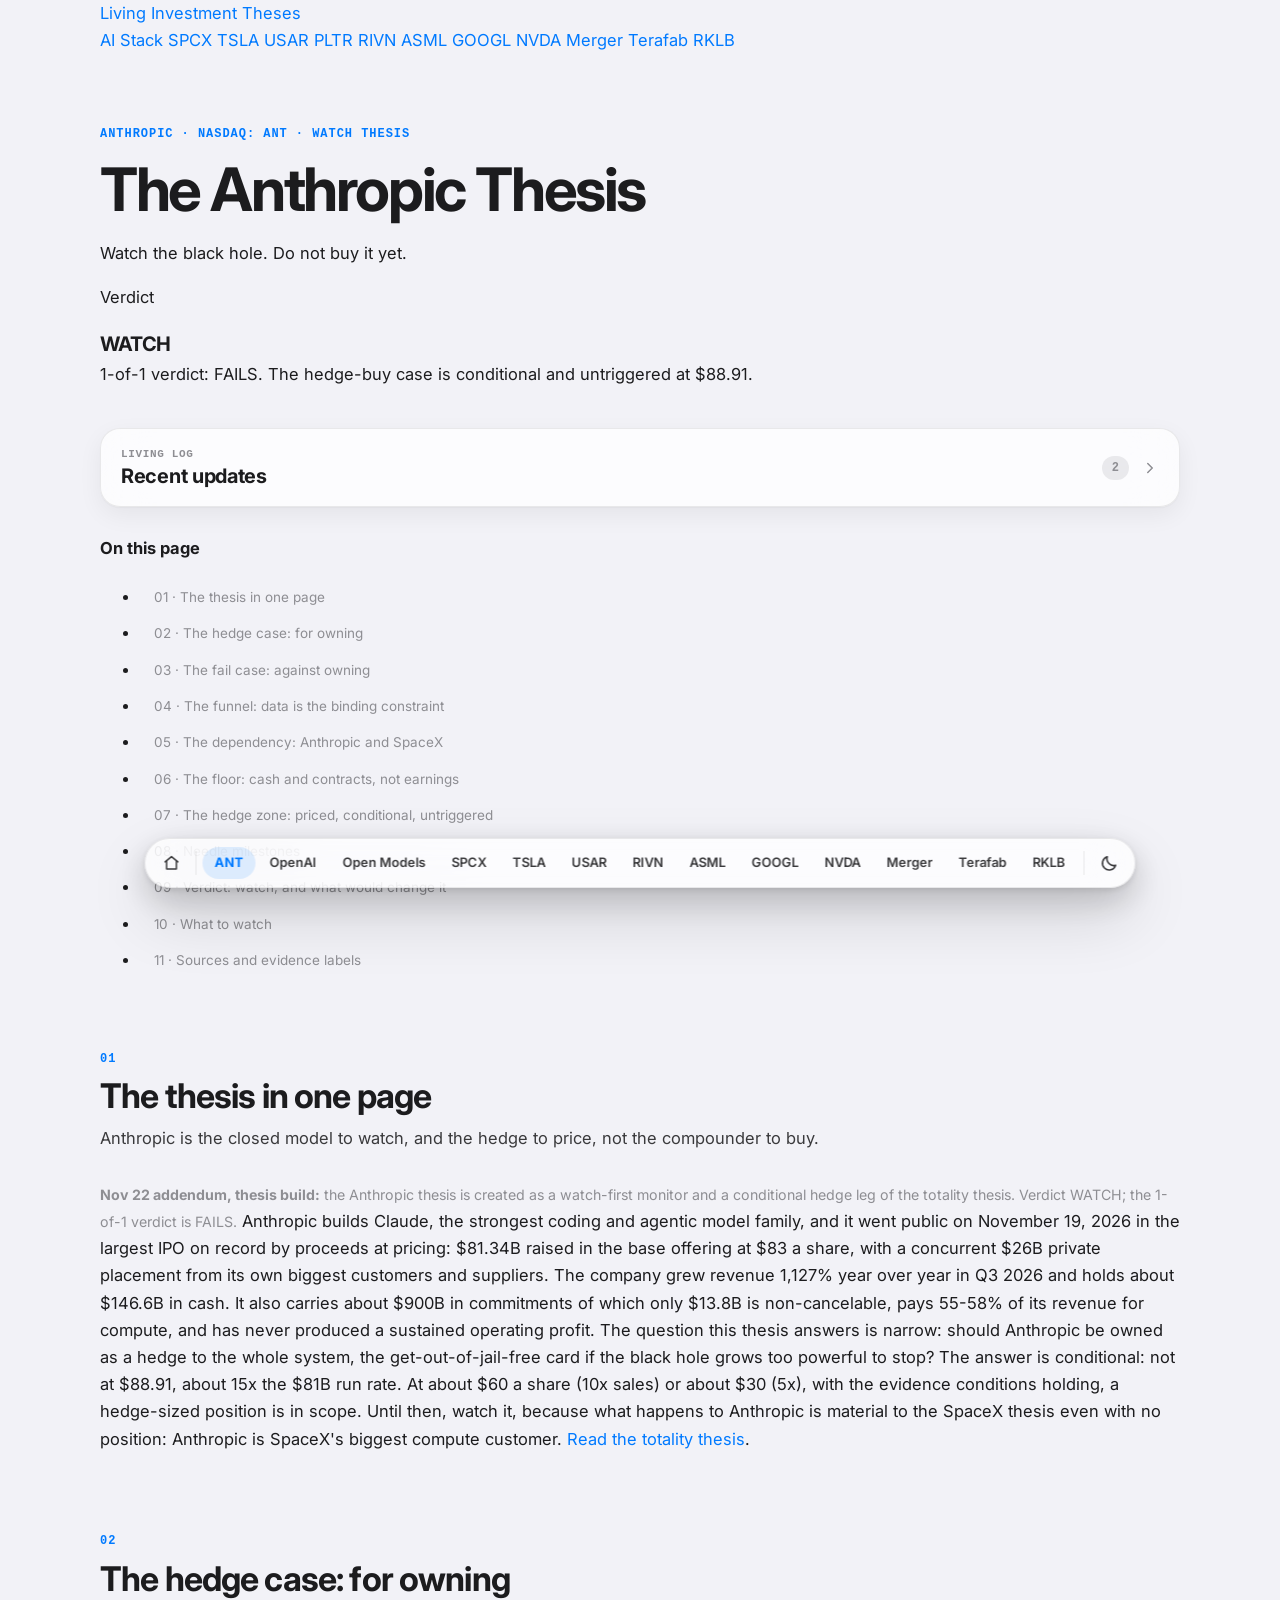
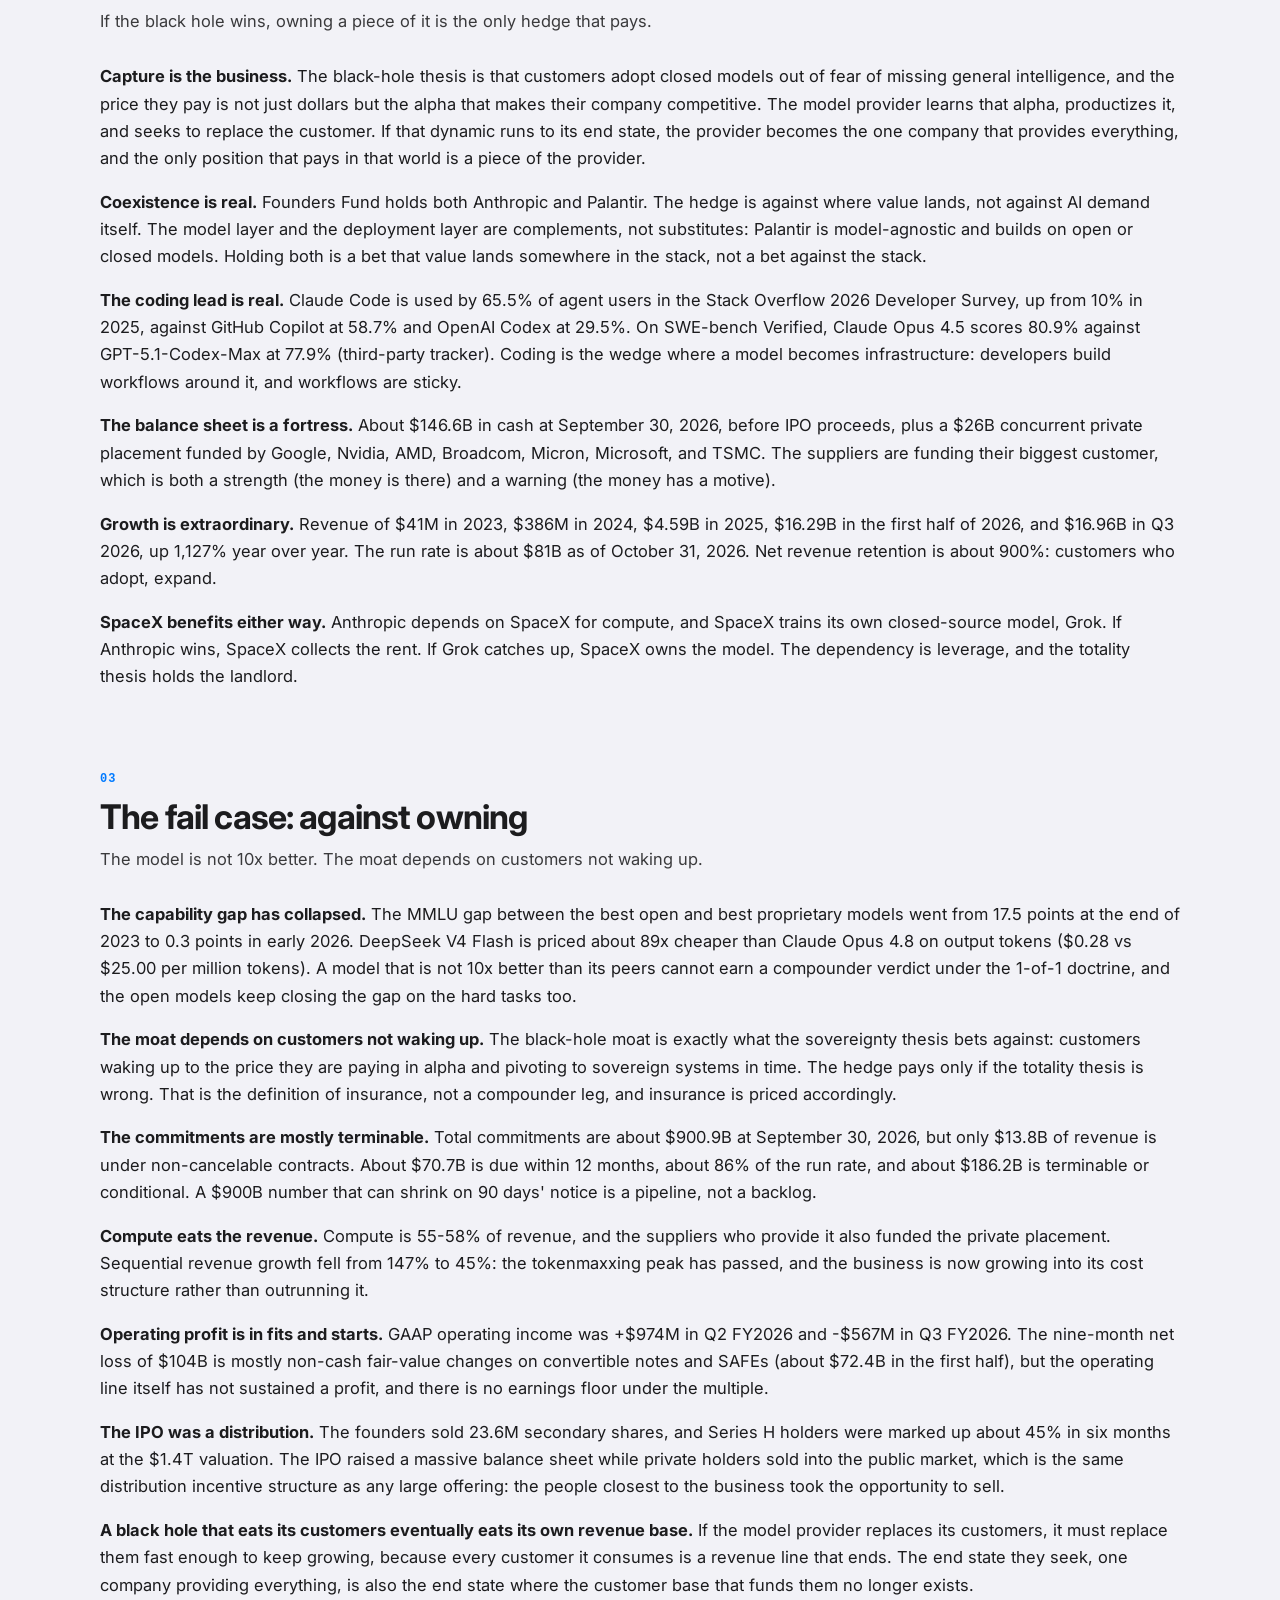
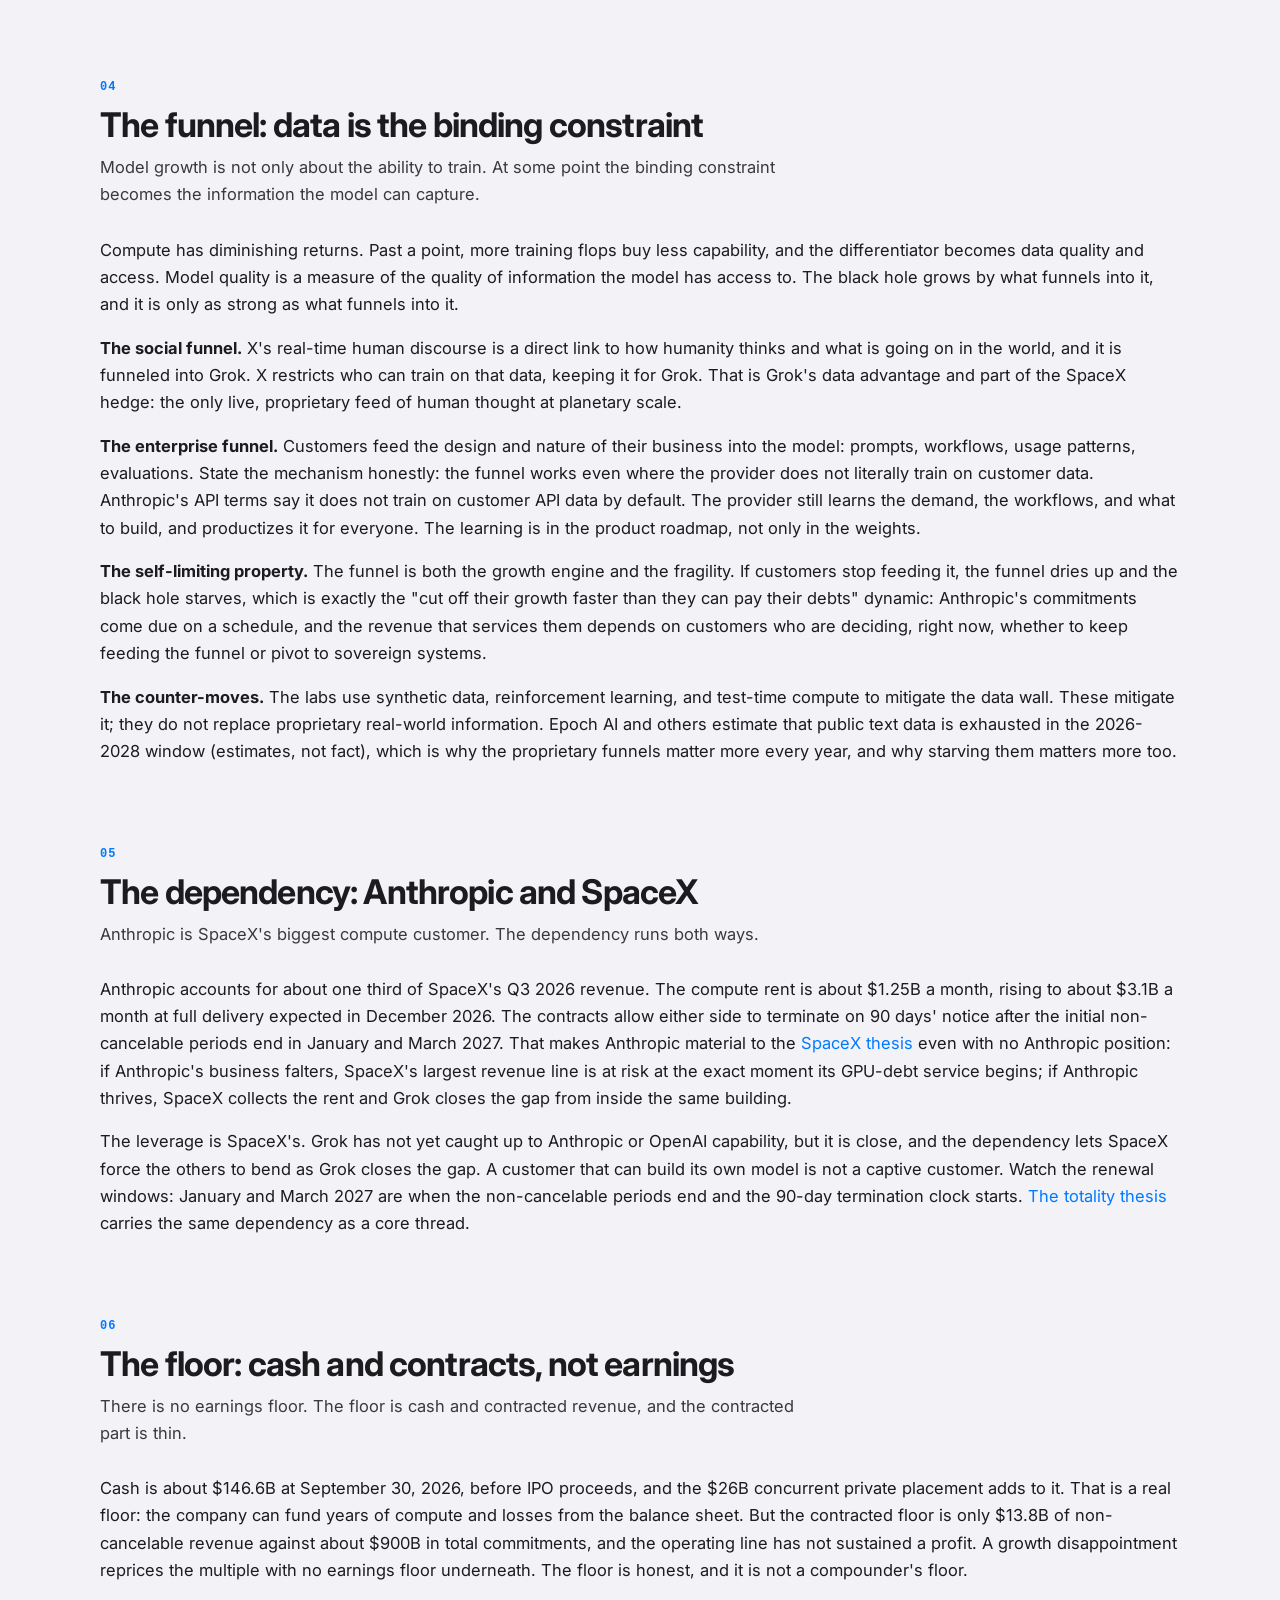
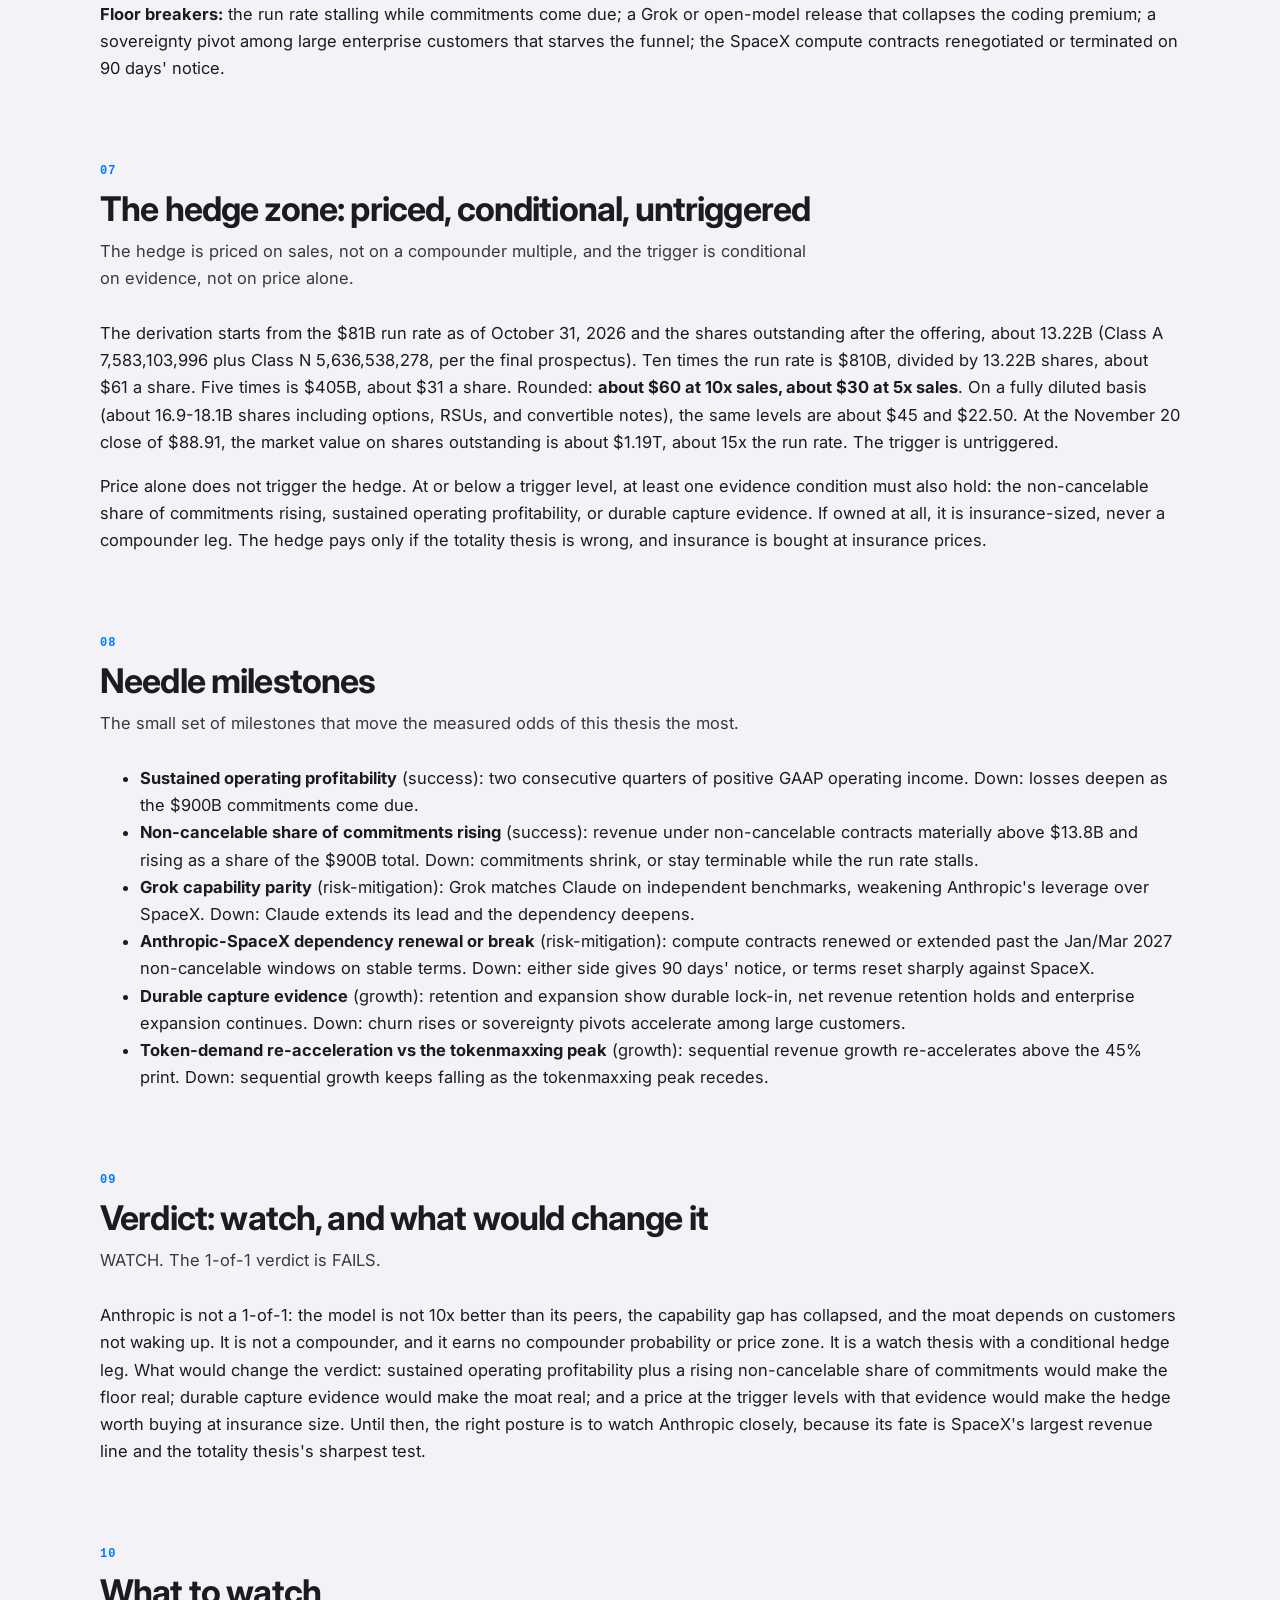
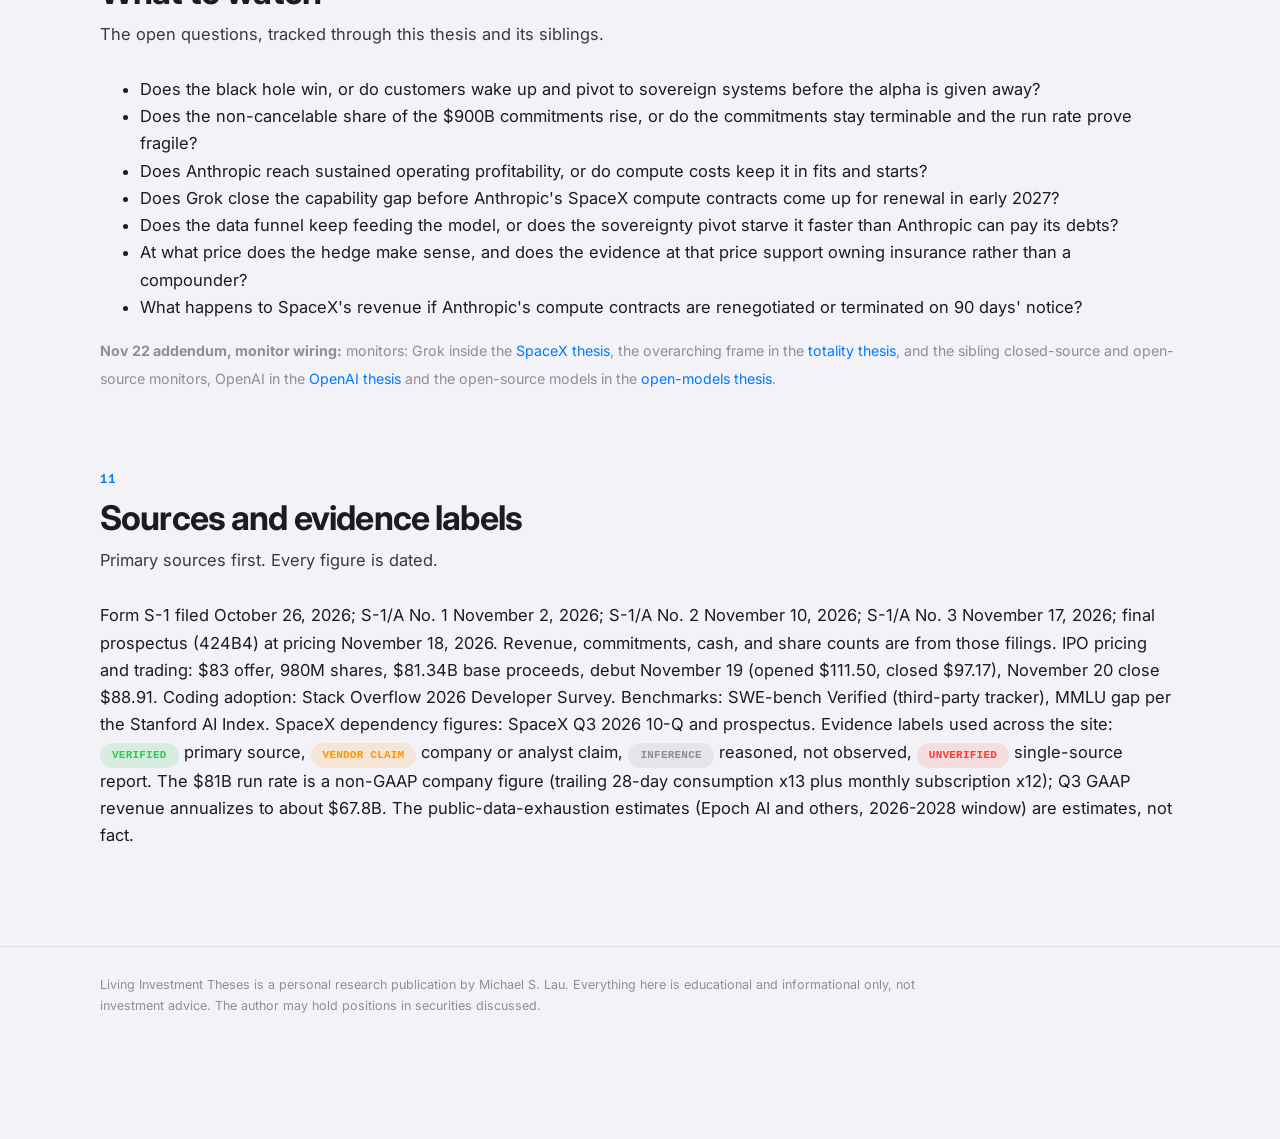
==== ant/index.html @ 0aef1aa3 "Publish" ====
<!doctype html>
<html lang="en"><head>
<meta charset="utf-8"><meta name="viewport" content="width=device-width, initial-scale=1">
<title>The Anthropic Thesis</title>
<link rel="stylesheet" href="../liquid-glass.css?v=20261122e">
<link rel="preconnect" href="https://fonts.googleapis.com">
<link rel="preconnect" href="https://fonts.gstatic.com" crossorigin>
<link href="https://fonts.googleapis.com/css2?family=Inter:wght@400;500;600;700;800&family=JetBrains+Mono:wght@400;600;700&display=swap" rel="stylesheet">
</head>
<body>
<header class="site-header">
  <div class="wrap">
    <div class="masthead">
      <a class="brand" href="../">Living Investment Theses</a>
      <nav class="nav-links" aria-label="Theses">
        <a href="../ai-stack-totality/">AI Stack</a>
        <a href="../spcx/">SPCX</a>
        <a href="../tsla/">TSLA</a>
        <a href="../usar/">USAR</a>
        <a href="../pltr/">PLTR</a>
        <a href="../rivian/">RIVN</a>
        <a href="../asml/">ASML</a>
        <a href="../googl/">GOOGL</a>
        <a href="../nvda/">NVDA</a>
        <a href="../spacex-tesla-merger/">Merger</a>
        <a href="../terafab/">Terafab</a>
        <a href="../rocket-lab/">RKLB</a>
      </nav>
    </div>
  </div>
</header>
<main>
<div class="wrap">
      <div class="hero">
        <div class="hero-main">
          <p class="kicker">ANTHROPIC · NASDAQ: ANT · Watch thesis</p>
          <h1>The Anthropic Thesis</h1>
          <p class="hero-lede">Watch the black hole. Do not buy it yet.</p>
        </div>
        <div class="hero-aside">
          <div class="card">
            <p class="card-kicker">Verdict</p>
            <p class="card-title">WATCH</p>
            <p class="card-sub">1-of-1 verdict: FAILS. The hedge-buy case is conditional and untriggered at $88.91.</p>
          </div>
        </div>
      </div>

      <!-- RECENT-UPDATES:START -->
<section class="glass updates closed" id="updates" aria-label="Recent updates">
  <button class="upd-head" data-upd-toggle aria-expanded="false">
    <span class="upd-head-text"><span class="upd-kicker">Living log</span><span class="upd-title">Recent updates</span></span>
    <span class="upd-count">2</span>
    <svg class="upd-chev" viewBox="0 0 24 24" fill="none" stroke="currentColor" stroke-width="2" stroke-linecap="round" stroke-linejoin="round"><path d="M6 9l6 6 6-6"/></svg>
  </button>
  <div class="upd-collapsible"><div class="upd-collapsible-in">
    <div class="upd-controls">
      <div class="seg" data-upd-sort role="group" aria-label="Sort updates">
        <button class="on" data-v="new">Newest</button><button data-v="old">Oldest</button>
      </div>
      <div class="seg" data-upd-filter role="group" aria-label="Filter updates">
        <button class="on" data-v="all">All</button><button data-v="positive">Positive</button><button data-v="neutral">Neutral</button><button data-v="negative">Negative</button>
      </div>
      
    </div>
    <div class="upd-list" data-upd-list tabindex="0" aria-label="Updates, scroll for older entries"><div class="upd-sentinel" data-upd-sentinel aria-hidden="true"></div></div>
    <script type="application/json" class="upd-data">[{"id": "upd-2026-11-22-ant-monitor-wiring", "date": "2026-11-22", "title": "Monitor section wired to OpenAI and open-models theses", "source": "Thesis wiring, Nov 22, 2026", "sentiment": "neutral", "summary": "The Anthropic thesis's monitor section now links to the OpenAI and open-models theses, completing the four-monitor cross-links.", "detail": "Wiring entry. The monitor section now links to the sibling monitors: OpenAI in the OpenAI thesis and the open-source models in the open-models thesis, alongside Grok inside the SpaceX thesis and the totality thesis. No needle, pillar, probability, or verdict change.", "ticker": "ANT", "section": "monitor", "section_title": "What to watch", "time": "15:36", "priority": "P2", "loc": "loc-upd-2026-11-22-ant-monitor-wiring", "distilled": false}, {"id": "upd-2026-11-22-ant-thesis-build", "date": "2026-11-22", "title": "The Anthropic thesis build: a watch thesis with a conditional hedge", "source": "Thesis creation, Nov 22, 2026", "sentiment": "neutral", "summary": "The Anthropic thesis is live as a watch-first monitor: verdict WATCH, 1-of-1 FAILS. The hedge-buy case is conditional and untriggered at $88.91 (about $1.19T, about 15x the $81B run rate). Trigger levels derived from the S-1 filings: about $60 at 10x sales, about $30 at 5x.", "detail": "Creation entry. Anthropic is watched, not bought: the model is not 10x better (the capability gap has collapsed, MMLU 17.5 points to 0.3), the black-hole moat depends on customers not waking up, and only $13.8B of $900B in commitments is non-cancelable. The hedge case is argued in full (coding lead, $146.6B cash, Q3 +1,127% growth, coexistence with Palantir) and the fail case in full (89x cheaper open competition, compute 55-58% of revenue, tokenmaxxing peak passed, IPO distribution incentives). The data-funnel mechanism and the two-way Anthropic-SpaceX dependency are core monitoring threads.", "ticker": "", "section": "thesis", "section_title": "The thesis in one page", "time": "15:31", "priority": "P1", "loc": "loc-upd-2026-11-22-ant-thesis-build", "distilled": false}]</script>
  </div></div>
</section>
<!-- RECENT-UPDATES:END -->

      <div class="toc" aria-label="Contents">
        <strong>On this page</strong>
        <ul>
          <li><a href="#thesis">01 · The thesis in one page</a></li>
          <li><a href="#hedge-case">02 · The hedge case: for owning</a></li>
          <li><a href="#fail-case">03 · The fail case: against owning</a></li>
          <li><a href="#funnel">04 · The funnel: data is the binding constraint</a></li>
          <li><a href="#dependency">05 · The dependency: Anthropic and SpaceX</a></li>
          <li><a href="#floor">06 · The floor: cash and contracts, not earnings</a></li>
          <li><a href="#zone">07 · The hedge zone: priced, conditional, untriggered</a></li>
          <li><a href="#needles">08 · Needle milestones</a></li>
          <li><a href="#verdict">09 · Verdict: watch, and what would change it</a></li>
          <li><a href="#monitor">10 · What to watch</a></li>
          <li><a href="#sources">11 · Sources and evidence labels</a></li>
        </ul>
      </div>

      <div class="content">
        <article>
          <section id="thesis">
            <div class="section">
            <p class="section-kicker">01</p>
            <h2>The thesis in one page</h2>
            <p class="intro">Anthropic is the closed model to watch, and the hedge to price, not the compounder to buy.</p>
            <p><span class="addendum" id="loc-upd-2026-11-22-ant-thesis-build"><b>Nov 22 addendum, thesis build:</b> the Anthropic thesis is created as a watch-first monitor and a conditional hedge leg of the totality thesis. Verdict WATCH; the 1-of-1 verdict is FAILS.</span> Anthropic builds Claude, the strongest coding and agentic model family, and it went public on November 19, 2026 in the largest IPO on record by proceeds at pricing: $81.34B raised in the base offering at $83 a share, with a concurrent $26B private placement from its own biggest customers and suppliers. The company grew revenue 1,127% year over year in Q3 2026 and holds about $146.6B in cash. It also carries about $900B in commitments of which only $13.8B is non-cancelable, pays 55-58% of its revenue for compute, and has never produced a sustained operating profit. The question this thesis answers is narrow: should Anthropic be owned as a hedge to the whole system, the get-out-of-jail-free card if the black hole grows too powerful to stop? The answer is conditional: not at $88.91, about 15x the $81B run rate. At about $60 a share (10x sales) or about $30 (5x), with the evidence conditions holding, a hedge-sized position is in scope. Until then, watch it, because what happens to Anthropic is material to the SpaceX thesis even with no position: Anthropic is SpaceX's biggest compute customer. <a href="../ai-stack-totality/">Read the totality thesis</a>.</p>
            </div>
          </section>

          <section id="hedge-case">
            <div class="section">
            <p class="section-kicker">02</p>
            <h2>The hedge case: for owning</h2>
            <p class="intro">If the black hole wins, owning a piece of it is the only hedge that pays.</p>
            <p><strong>Capture is the business.</strong> The black-hole thesis is that customers adopt closed models out of fear of missing general intelligence, and the price they pay is not just dollars but the alpha that makes their company competitive. The model provider learns that alpha, productizes it, and seeks to replace the customer. If that dynamic runs to its end state, the provider becomes the one company that provides everything, and the only position that pays in that world is a piece of the provider.</p>
            <p><strong>Coexistence is real.</strong> Founders Fund holds both Anthropic and Palantir. The hedge is against where value lands, not against AI demand itself. The model layer and the deployment layer are complements, not substitutes: Palantir is model-agnostic and builds on open or closed models. Holding both is a bet that value lands somewhere in the stack, not a bet against the stack.</p>
            <p><strong>The coding lead is real.</strong> Claude Code is used by 65.5% of agent users in the Stack Overflow 2026 Developer Survey, up from 10% in 2025, against GitHub Copilot at 58.7% and OpenAI Codex at 29.5%. On SWE-bench Verified, Claude Opus 4.5 scores 80.9% against GPT-5.1-Codex-Max at 77.9% (third-party tracker). Coding is the wedge where a model becomes infrastructure: developers build workflows around it, and workflows are sticky.</p>
            <p><strong>The balance sheet is a fortress.</strong> About $146.6B in cash at September 30, 2026, before IPO proceeds, plus a $26B concurrent private placement funded by Google, Nvidia, AMD, Broadcom, Micron, Microsoft, and TSMC. The suppliers are funding their biggest customer, which is both a strength (the money is there) and a warning (the money has a motive).</p>
            <p><strong>Growth is extraordinary.</strong> Revenue of $41M in 2023, $386M in 2024, $4.59B in 2025, $16.29B in the first half of 2026, and $16.96B in Q3 2026, up 1,127% year over year. The run rate is about $81B as of October 31, 2026. Net revenue retention is about 900%: customers who adopt, expand.</p>
            <p><strong>SpaceX benefits either way.</strong> Anthropic depends on SpaceX for compute, and SpaceX trains its own closed-source model, Grok. If Anthropic wins, SpaceX collects the rent. If Grok catches up, SpaceX owns the model. The dependency is leverage, and the totality thesis holds the landlord.</p>
            </div>
          </section>

          <section id="fail-case">
            <div class="section">
            <p class="section-kicker">03</p>
            <h2>The fail case: against owning</h2>
            <p class="intro">The model is not 10x better. The moat depends on customers not waking up.</p>
            <p><strong>The capability gap has collapsed.</strong> The MMLU gap between the best open and best proprietary models went from 17.5 points at the end of 2023 to 0.3 points in early 2026. DeepSeek V4 Flash is priced about 89x cheaper than Claude Opus 4.8 on output tokens ($0.28 vs $25.00 per million tokens). A model that is not 10x better than its peers cannot earn a compounder verdict under the 1-of-1 doctrine, and the open models keep closing the gap on the hard tasks too.</p>
            <p><strong>The moat depends on customers not waking up.</strong> The black-hole moat is exactly what the sovereignty thesis bets against: customers waking up to the price they are paying in alpha and pivoting to sovereign systems in time. The hedge pays only if the totality thesis is wrong. That is the definition of insurance, not a compounder leg, and insurance is priced accordingly.</p>
            <p><strong>The commitments are mostly terminable.</strong> Total commitments are about $900.9B at September 30, 2026, but only $13.8B of revenue is under non-cancelable contracts. About $70.7B is due within 12 months, about 86% of the run rate, and about $186.2B is terminable or conditional. A $900B number that can shrink on 90 days' notice is a pipeline, not a backlog.</p>
            <p><strong>Compute eats the revenue.</strong> Compute is 55-58% of revenue, and the suppliers who provide it also funded the private placement. Sequential revenue growth fell from 147% to 45%: the tokenmaxxing peak has passed, and the business is now growing into its cost structure rather than outrunning it.</p>
            <p><strong>Operating profit is in fits and starts.</strong> GAAP operating income was +$974M in Q2 FY2026 and -$567M in Q3 FY2026. The nine-month net loss of $104B is mostly non-cash fair-value changes on convertible notes and SAFEs (about $72.4B in the first half), but the operating line itself has not sustained a profit, and there is no earnings floor under the multiple.</p>
            <p><strong>The IPO was a distribution.</strong> The founders sold 23.6M secondary shares, and Series H holders were marked up about 45% in six months at the $1.4T valuation. The IPO raised a massive balance sheet while private holders sold into the public market, which is the same distribution incentive structure as any large offering: the people closest to the business took the opportunity to sell.</p>
            <p><strong>A black hole that eats its customers eventually eats its own revenue base.</strong> If the model provider replaces its customers, it must replace them fast enough to keep growing, because every customer it consumes is a revenue line that ends. The end state they seek, one company providing everything, is also the end state where the customer base that funds them no longer exists.</p>
            </div>
          </section>

          <section id="funnel">
            <div class="section">
            <p class="section-kicker">04</p>
            <h2>The funnel: data is the binding constraint</h2>
            <p class="intro">Model growth is not only about the ability to train. At some point the binding constraint becomes the information the model can capture.</p>
            <p>Compute has diminishing returns. Past a point, more training flops buy less capability, and the differentiator becomes data quality and access. Model quality is a measure of the quality of information the model has access to. The black hole grows by what funnels into it, and it is only as strong as what funnels into it.</p>
            <p><strong>The social funnel.</strong> X's real-time human discourse is a direct link to how humanity thinks and what is going on in the world, and it is funneled into Grok. X restricts who can train on that data, keeping it for Grok. That is Grok's data advantage and part of the SpaceX hedge: the only live, proprietary feed of human thought at planetary scale.</p>
            <p><strong>The enterprise funnel.</strong> Customers feed the design and nature of their business into the model: prompts, workflows, usage patterns, evaluations. State the mechanism honestly: the funnel works even where the provider does not literally train on customer data. Anthropic's API terms say it does not train on customer API data by default. The provider still learns the demand, the workflows, and what to build, and productizes it for everyone. The learning is in the product roadmap, not only in the weights.</p>
            <p><strong>The self-limiting property.</strong> The funnel is both the growth engine and the fragility. If customers stop feeding it, the funnel dries up and the black hole starves, which is exactly the "cut off their growth faster than they can pay their debts" dynamic: Anthropic's commitments come due on a schedule, and the revenue that services them depends on customers who are deciding, right now, whether to keep feeding the funnel or pivot to sovereign systems.</p>
            <p><strong>The counter-moves.</strong> The labs use synthetic data, reinforcement learning, and test-time compute to mitigate the data wall. These mitigate it; they do not replace proprietary real-world information. Epoch AI and others estimate that public text data is exhausted in the 2026-2028 window (estimates, not fact), which is why the proprietary funnels matter more every year, and why starving them matters more too.</p>
            </div>
          </section>
          <section id="dependency">
            <div class="section">
            <p class="section-kicker">05</p>
            <h2>The dependency: Anthropic and SpaceX</h2>
            <p class="intro">Anthropic is SpaceX's biggest compute customer. The dependency runs both ways.</p>
            <p>Anthropic accounts for about one third of SpaceX's Q3 2026 revenue. The compute rent is about $1.25B a month, rising to about $3.1B a month at full delivery expected in December 2026. The contracts allow either side to terminate on 90 days' notice after the initial non-cancelable periods end in January and March 2027. That makes Anthropic material to the <a href="../spcx/">SpaceX thesis</a> even with no Anthropic position: if Anthropic's business falters, SpaceX's largest revenue line is at risk at the exact moment its GPU-debt service begins; if Anthropic thrives, SpaceX collects the rent and Grok closes the gap from inside the same building.</p>
            <p>The leverage is SpaceX's. Grok has not yet caught up to Anthropic or OpenAI capability, but it is close, and the dependency lets SpaceX force the others to bend as Grok closes the gap. A customer that can build its own model is not a captive customer. Watch the renewal windows: January and March 2027 are when the non-cancelable periods end and the 90-day termination clock starts. <a href="../ai-stack-totality/">The totality thesis</a> carries the same dependency as a core thread.</p>
            </div>
          </section>

          <section id="floor">
            <div class="section">
            <p class="section-kicker">06</p>
            <h2>The floor: cash and contracts, not earnings</h2>
            <p class="intro">There is no earnings floor. The floor is cash and contracted revenue, and the contracted part is thin.</p>
            <p>Cash is about $146.6B at September 30, 2026, before IPO proceeds, and the $26B concurrent private placement adds to it. That is a real floor: the company can fund years of compute and losses from the balance sheet. But the contracted floor is only $13.8B of non-cancelable revenue against about $900B in total commitments, and the operating line has not sustained a profit. A growth disappointment reprices the multiple with no earnings floor underneath. The floor is honest, and it is not a compounder's floor.</p>
            <p><strong>Floor breakers:</strong> the run rate stalling while commitments come due; a Grok or open-model release that collapses the coding premium; a sovereignty pivot among large enterprise customers that starves the funnel; the SpaceX compute contracts renegotiated or terminated on 90 days' notice.</p>
            </div>
          </section>

          <section id="zone">
            <div class="section">
            <p class="section-kicker">07</p>
            <h2>The hedge zone: priced, conditional, untriggered</h2>
            <p class="intro">The hedge is priced on sales, not on a compounder multiple, and the trigger is conditional on evidence, not on price alone.</p>
            <p>The derivation starts from the $81B run rate as of October 31, 2026 and the shares outstanding after the offering, about 13.22B (Class A 7,583,103,996 plus Class N 5,636,538,278, per the final prospectus). Ten times the run rate is $810B, divided by 13.22B shares, about $61 a share. Five times is $405B, about $31 a share. Rounded: <strong>about $60 at 10x sales, about $30 at 5x sales</strong>. On a fully diluted basis (about 16.9-18.1B shares including options, RSUs, and convertible notes), the same levels are about $45 and $22.50. At the November 20 close of $88.91, the market value on shares outstanding is about $1.19T, about 15x the run rate. The trigger is untriggered.</p>
            <p>Price alone does not trigger the hedge. At or below a trigger level, at least one evidence condition must also hold: the non-cancelable share of commitments rising, sustained operating profitability, or durable capture evidence. If owned at all, it is insurance-sized, never a compounder leg. The hedge pays only if the totality thesis is wrong, and insurance is bought at insurance prices.</p>
            </div>
          </section>

          <section id="needles">
            <div class="section">
            <p class="section-kicker">08</p>
            <h2>Needle milestones</h2>
            <p class="intro">The small set of milestones that move the measured odds of this thesis the most.</p>
            <ul>
              <li><strong>Sustained operating profitability</strong> (success): two consecutive quarters of positive GAAP operating income. Down: losses deepen as the $900B commitments come due.</li>
              <li><strong>Non-cancelable share of commitments rising</strong> (success): revenue under non-cancelable contracts materially above $13.8B and rising as a share of the $900B total. Down: commitments shrink, or stay terminable while the run rate stalls.</li>
              <li><strong>Grok capability parity</strong> (risk-mitigation): Grok matches Claude on independent benchmarks, weakening Anthropic's leverage over SpaceX. Down: Claude extends its lead and the dependency deepens.</li>
              <li><strong>Anthropic-SpaceX dependency renewal or break</strong> (risk-mitigation): compute contracts renewed or extended past the Jan/Mar 2027 non-cancelable windows on stable terms. Down: either side gives 90 days' notice, or terms reset sharply against SpaceX.</li>
              <li><strong>Durable capture evidence</strong> (growth): retention and expansion show durable lock-in, net revenue retention holds and enterprise expansion continues. Down: churn rises or sovereignty pivots accelerate among large customers.</li>
              <li><strong>Token-demand re-acceleration vs the tokenmaxxing peak</strong> (growth): sequential revenue growth re-accelerates above the 45% print. Down: sequential growth keeps falling as the tokenmaxxing peak recedes.</li>
            </ul>
            </div>
          </section>

          <section id="verdict">
            <div class="section">
            <p class="section-kicker">09</p>
            <h2>Verdict: watch, and what would change it</h2>
            <p class="intro">WATCH. The 1-of-1 verdict is FAILS.</p>
            <p>Anthropic is not a 1-of-1: the model is not 10x better than its peers, the capability gap has collapsed, and the moat depends on customers not waking up. It is not a compounder, and it earns no compounder probability or price zone. It is a watch thesis with a conditional hedge leg. What would change the verdict: sustained operating profitability plus a rising non-cancelable share of commitments would make the floor real; durable capture evidence would make the moat real; and a price at the trigger levels with that evidence would make the hedge worth buying at insurance size. Until then, the right posture is to watch Anthropic closely, because its fate is SpaceX's largest revenue line and the totality thesis's sharpest test.</p>
            </div>
          </section>

          <section id="monitor">
            <div class="section">
            <p class="section-kicker">10</p>
            <h2>What to watch</h2>
            <p class="intro">The open questions, tracked through this thesis and its siblings.</p>
            <ul>
              <li>Does the black hole win, or do customers wake up and pivot to sovereign systems before the alpha is given away?</li>
              <li>Does the non-cancelable share of the $900B commitments rise, or do the commitments stay terminable and the run rate prove fragile?</li>
              <li>Does Anthropic reach sustained operating profitability, or do compute costs keep it in fits and starts?</li>
              <li>Does Grok close the capability gap before Anthropic's SpaceX compute contracts come up for renewal in early 2027?</li>
              <li>Does the data funnel keep feeding the model, or does the sovereignty pivot starve it faster than Anthropic can pay its debts?</li>
              <li>At what price does the hedge make sense, and does the evidence at that price support owning insurance rather than a compounder?</li>
              <li>What happens to SpaceX's revenue if Anthropic's compute contracts are renegotiated or terminated on 90 days' notice?</li>
            </ul>
            <p><span class="addendum" id="loc-upd-2026-11-22-ant-monitor-wiring"><b>Nov 22 addendum, monitor wiring:</b> monitors: Grok inside the <a href="../spcx/">SpaceX thesis</a>, the overarching frame in the <a href="../ai-stack-totality/">totality thesis</a>, and the sibling closed-source and open-source monitors, OpenAI in the <a href="../openai/">OpenAI thesis</a> and the open-source models in the <a href="../open-models/">open-models thesis</a>.</span></p>
            </div>
          </section>

          <section id="sources">
            <div class="section">
            <p class="section-kicker">11</p>
            <h2>Sources and evidence labels</h2>
            <p class="intro">Primary sources first. Every figure is dated.</p>
            <p>Form S-1 filed October 26, 2026; S-1/A No. 1 November 2, 2026; S-1/A No. 2 November 10, 2026; S-1/A No. 3 November 17, 2026; final prospectus (424B4) at pricing November 18, 2026. Revenue, commitments, cash, and share counts are from those filings. IPO pricing and trading: $83 offer, 980M shares, $81.34B base proceeds, debut November 19 (opened $111.50, closed $97.17), November 20 close $88.91. Coding adoption: Stack Overflow 2026 Developer Survey. Benchmarks: SWE-bench Verified (third-party tracker), MMLU gap per the Stanford AI Index. SpaceX dependency figures: SpaceX Q3 2026 10-Q and prospectus. Evidence labels used across the site: <span class="pill green">VERIFIED</span> primary source, <span class="pill amber">VENDOR CLAIM</span> company or analyst claim, <span class="pill gray">INFERENCE</span> reasoned, not observed, <span class="pill red">UNVERIFIED</span> single-source report. The $81B run rate is a non-GAAP company figure (trailing 28-day consumption x13 plus monthly subscription x12); Q3 GAAP revenue annualizes to about $67.8B. The public-data-exhaustion estimates (Epoch AI and others, 2026-2028 window) are estimates, not fact.</p>
            </div>
          </section>
        </article>
      </div>

</div>
</main>
<footer class="site-footer"><div class="wrap"><div class="legal">Living Investment Theses is a personal research publication by Michael S. Lau. Everything here is educational and informational only, not investment advice. The author may hold positions in securities discussed.</div></div></footer>
<script src="../site.js?v=20261122d" defer></script>
</body></html>
---- liquid-glass.css ----
/* Liquid Glass Design System v1: Apple iOS-inspired. Shared by all thesis pages. */
:root {
  color-scheme: light dark;
  --bg: #F2F2F7; --card: rgba(255,255,255,.72); --card-solid: #FFFFFF;
  --ink: #1C1C1E; --ink-2: #3A3A3C; --ink-3: #8E8E93;
  --hair: rgba(0,0,0,.08);
  --blue: #007AFF; --green: #34C759; --orange: #FF9500; --red: #FF3B30;
  --purple: #AF52DE; --teal: #5AC8FA;
  --blue-t: rgba(0,122,255,.12); --green-t: rgba(52,199,89,.14);
  --orange-t: rgba(255,149,0,.14); --red-t: rgba(255,59,48,.12);
  --purple-t: rgba(175,82,222,.12); --teal-t: rgba(90,200,250,.14);
  --shadow: 0 1px 2px rgba(0,0,0,.04), 0 8px 24px rgba(0,0,0,.06);
  --shadow-lg: 0 2px 4px rgba(0,0,0,.04), 0 16px 40px rgba(0,0,0,.08);
  --r-lg: 28px; --r: 20px; --r-sm: 16px; --r-xs: 10px;
  --max: 1080px;
  --font: -apple-system, BlinkMacSystemFont, "SF Pro Display", "SF Pro Text", Inter, "Segoe UI", Roboto, "Helvetica Neue", Arial, sans-serif;
  --mono: ui-monospace, "SF Mono", SFMono-Regular, Menlo, Consolas, monospace;
}
/* Dark theme: explicit choice wins; otherwise follow the system */
@media (prefers-color-scheme: dark) {
  :root:not([data-theme="light"]) {
    --bg: #000000; --card: rgba(28,28,30,.72); --card-solid: #1C1C1E;
    --ink: #F2F2F7; --ink-2: #E5E5EA; --ink-3: #98989F;
    --hair: rgba(255,255,255,.12);
    --blue: #0A84FF; --green: #30D158; --orange: #FF9F0A; --red: #FF453A;
    --purple: #BF5AF2; --teal: #64D2FF;
    --shadow: 0 1px 2px rgba(0,0,0,.2), 0 8px 24px rgba(0,0,0,.3);
    --shadow-lg: 0 2px 4px rgba(0,0,0,.25), 0 16px 40px rgba(0,0,0,.4);
  }
}
:root[data-theme="dark"] {
    --bg: #000000; --card: rgba(28,28,30,.72); --card-solid: #1C1C1E;
    --ink: #F2F2F7; --ink-2: #E5E5EA; --ink-3: #98989F;
    --hair: rgba(255,255,255,.12);
    --blue: #0A84FF; --green: #30D158; --orange: #FF9F0A; --red: #FF453A;
    --purple: #BF5AF2; --teal: #64D2FF;
    --shadow: 0 1px 2px rgba(0,0,0,.2), 0 8px 24px rgba(0,0,0,.3);
    --shadow-lg: 0 2px 4px rgba(0,0,0,.25), 0 16px 40px rgba(0,0,0,.4);
  color-scheme: dark;
}
:root[data-theme="light"] {
  color-scheme: light;
}
* { box-sizing: border-box; }
html { scroll-behavior: smooth; -webkit-text-size-adjust: 100%; }
body {
  margin: 0; background: var(--bg); color: var(--ink);
  font-family: var(--font); font-size: 16.5px; line-height: 1.65;
  -webkit-font-smoothing: antialiased; text-rendering: optimizeLegibility;
}
h1, h2, h3, p { margin-top: 0; }
a { color: var(--blue); text-decoration: none; }
a:hover { text-decoration: underline; }
a:focus-visible { outline: 3px solid var(--blue); outline-offset: 3px; border-radius: 6px; }
.wrap { width: min(var(--max), calc(100% - 48px)); margin: 0 auto; }
/* Hero */
.hero { padding: 72px 0 40px; position: relative; }
.kicker { margin: 0 0 16px; font: 600 12px/1.4 var(--mono); letter-spacing: .08em; text-transform: uppercase; color: var(--blue); }
.hero h1 { margin-bottom: 20px; font-size: clamp(40px, 6vw, 60px); line-height: 1.02; letter-spacing: -.04em; font-weight: 700; max-width: 900px; }
.hero .dek { max-width: 760px; margin: 0; color: var(--ink-2); font-size: clamp(17px, 2vw, 20px); line-height: 1.55; }
.byline { margin: 8px 0 18px; font-size: 15px; color: var(--ink-2); }
.byline strong { color: var(--ink); font-weight: 700; }
/* When the byline follows the title, it owns the spacing rhythm */
.hero h1:has(+ .byline) { margin-bottom: 0; }
.hero .meta { margin-top: 20px; font: 500 12.5px/1.5 var(--mono); color: var(--ink-3); }
/* Glass card */
.glass {
  background: var(--card); border: 1px solid var(--hair); border-radius: var(--r);
  -webkit-backdrop-filter: blur(24px) saturate(180%); backdrop-filter: blur(24px) saturate(180%);
  box-shadow: var(--shadow); padding: 24px;
}
@supports not ((backdrop-filter: blur(1px)) or (-webkit-backdrop-filter: blur(1px))) {
  .glass { background: var(--card-solid); }
}
/* Metric strip */
.metrics { display: grid; grid-template-columns: repeat(auto-fit, minmax(180px, 1fr)); gap: 14px; margin: 8px 0 56px; }
.metric { padding: 20px 22px; }
.metric .label { display: block; font: 600 11px/1.4 var(--mono); letter-spacing: .06em; text-transform: uppercase; color: var(--ink-3); }
.metric .value { display: block; margin-top: 8px; font-size: 32px; line-height: 1.05; font-weight: 700; letter-spacing: -.03em; font-variant-numeric: tabular-nums; }
.metric .note { display: block; margin-top: 6px; color: var(--ink-3); font-size: 12.5px; }
/* Sections */
.section { padding: 56px 0 8px; }
.section-kicker { margin: 0 0 10px; font: 600 12px/1.4 var(--mono); letter-spacing: .08em; color: var(--blue); }
.section h2 { margin-bottom: 10px; font-size: clamp(26px, 3.6vw, 34px); line-height: 1.12; letter-spacing: -.025em; font-weight: 700; }
.section .intro { max-width: 720px; color: var(--ink-2); margin-bottom: 28px; }
/* Cards & grids */
.grid-2 { display: grid; grid-template-columns: repeat(2, minmax(0,1fr)); gap: 14px; }
.grid-3 { display: grid; grid-template-columns: repeat(3, minmax(0,1fr)); gap: 14px; }
@media (max-width: 720px) { .grid-2, .grid-3 { grid-template-columns: 1fr; } }
/* Mobile: section spacing is a void after a long paragraph, so tighten it. */
@media (max-width: 720px) { .section { padding: 28px 0 8px; } .section .intro { margin-bottom: 18px; } }
.card h3 { margin-bottom: 8px; font-size: 17px; font-weight: 600; letter-spacing: -.01em; }
.card p:last-child, .card ul:last-child { margin-bottom: 0; }
.card .big { display: block; font-size: 40px; line-height: 1; font-weight: 700; letter-spacing: -.035em; margin-bottom: 10px; font-variant-numeric: tabular-nums; }
.card .mini { font: 600 11px/1.4 var(--mono); color: var(--ink-3); text-transform: uppercase; letter-spacing: .05em; }
/* Pills */
.pill { display: inline-flex; align-items: center; border-radius: 999px; padding: 6px 12px; font: 700 11px/1.2 var(--mono); letter-spacing: .02em; white-space: nowrap; }
.pill.green { color: var(--green); background: var(--green-t); }
.pill.amber { color: var(--orange); background: var(--orange-t); }
.pill.red { color: var(--red); background: var(--red-t); }
.pill.blue { color: var(--blue); background: var(--blue-t); }
.pill.gray { color: var(--ink-3); background: rgba(142,142,147,.14); }
.pill.purple { color: var(--purple); background: var(--purple-t); }
/* Callouts */
.callout { border-radius: var(--r); padding: 22px 24px; margin: 24px 0; border: 1px solid var(--hair); background: var(--card); -webkit-backdrop-filter: blur(24px) saturate(180%); backdrop-filter: blur(24px) saturate(180%); box-shadow: var(--shadow); border-left: 4px solid var(--blue); }
.callout.good { border-left-color: var(--green); }
.callout.warn { border-left-color: var(--orange); }
.callout.danger { border-left-color: var(--red); }
.callout h3 { margin-bottom: 8px; font-size: 17px; }
.callout p:last-child { margin-bottom: 0; }
/* Tables */
.table-card { border-radius: var(--r-sm); overflow-x: auto; -webkit-overflow-scrolling: touch; border: 1px solid var(--hair); background: var(--card); -webkit-backdrop-filter: blur(24px) saturate(180%); backdrop-filter: blur(24px) saturate(180%); box-shadow: var(--shadow); margin: 20px 0; }
.table-card table { width: 100%; border-collapse: collapse; font-size: 14.5px; min-width: 560px; }
.table-card th, .table-card td { padding: 13px 16px; text-align: left; vertical-align: top; border-bottom: 1px solid var(--hair); }
.table-card tr:last-child th, .table-card tr:last-child td { border-bottom: none; }
.table-card th { font: 600 11px/1.4 var(--mono); color: var(--ink-3); text-transform: uppercase; letter-spacing: .05em; }
.table-card td:first-child { font-weight: 600; }
/* Fact lists */
.facts { list-style: none; padding: 0; margin: 0; }
.facts li { display: grid; grid-template-columns: 180px minmax(0,1fr); gap: 18px; padding: 14px 0; border-bottom: 1px solid var(--hair); }
.facts li:last-child { border-bottom: none; }
.facts b { font-size: 13.5px; }
.facts span { color: var(--ink-2); }
@media (max-width: 640px) { .facts li { grid-template-columns: 1fr; gap: 4px; } }
/* Bars */
.bar-row { display: grid; grid-template-columns: 150px minmax(0,1fr) 96px; gap: 10px; align-items: center; font-size: 12.5px; margin: 10px 0; }
.bar-track { height: 22px; background: rgba(142,142,147,.16); border-radius: 11px; overflow: hidden; }
.bar-fill { height: 100%; border-radius: 11px; background: var(--blue); }
@media (max-width: 560px) {
  .bar-row { grid-template-columns: minmax(0,1fr) auto; row-gap: 6px; }
  .bar-row .bar-track { grid-column: 1 / -1; order: 2; }
}
/* TOC */
.toc { position: sticky; top: 16px; }
.toc a { display: block; padding: 7px 0; color: var(--ink-3); text-decoration: none; font-size: 13.5px; border-left: 2px solid transparent; padding-left: 12px; }
.toc a:hover { color: var(--ink); border-color: var(--blue); }
/* Hero split (text + verdict aside) */
.hero-split { display: grid; grid-template-columns: minmax(0,1.35fr) minmax(300px,.65fr); gap: 40px; align-items: end; }
@media (max-width: 760px) { .hero-split { grid-template-columns: 1fr; gap: 20px; } }
/* Verdict aside: the one-sentence verdict card in the hero */
.glass.verdict { border-left: 4px solid var(--blue); font-size: 16px; line-height: 1.55; }
.vlabel { display: block; font: 600 11px/1.4 var(--mono); letter-spacing: .06em; text-transform: uppercase; color: var(--ink-3); margin-bottom: 8px; }
.lede { font-size: 19px; color: var(--ink); line-height: 1.6; }
/* Footer */
.site-footer { margin-top: 72px; border-top: 1px solid var(--hair); padding: 28px 0 40px; }
.site-footer .legal { font-size: 12.5px; color: var(--ink-3); line-height: 1.65; max-width: 860px; }

/* Floating bottom nav (injected by site.js): thumb reach, iOS-dock elevation */
.site-nav {
  position: fixed; bottom: calc(12px + env(safe-area-inset-bottom, 0px)); left: 50%; transform: translateX(-50%); z-index: 100;
  display: flex; align-items: center; gap: 2px;
  max-width: calc(100% - 24px);
  background: var(--card); border: 1px solid var(--hair); border-radius: 999px;
  -webkit-backdrop-filter: blur(24px) saturate(180%); backdrop-filter: blur(24px) saturate(180%);
  box-shadow: inset 0 1px 0 rgba(255,255,255,.22), 0 2px 6px rgba(0,0,0,.10), 0 12px 32px rgba(0,0,0,.18), 0 28px 64px rgba(0,0,0,.14);
  padding: 6px 8px;
}
.site-nav .nav-links { display: flex; align-items: center; gap: 2px; overflow-x: auto; scrollbar-width: none; -ms-overflow-style: none; }
.site-nav .nav-links::-webkit-scrollbar { display: none; }
.site-nav a.nav-link {
  display: inline-flex; align-items: center; gap: 6px; white-space: nowrap;
  padding: 8px 12px; border-radius: 999px;
  font: 600 13px/1.2 var(--font); color: var(--ink-2); text-decoration: none; flex: none;
}
.site-nav a.nav-link:hover { background: rgba(142,142,147,.16); color: var(--ink); text-decoration: none; }
.site-nav a.nav-link.active { background: var(--blue-t); color: var(--blue); font-weight: 700; }
.site-nav a.nav-link svg { width: 16px; height: 16px; }
.site-nav .nav-divider { width: 1px; height: 24px; background: var(--hair); flex: none; margin: 0 4px; }
.site-nav a.nav-home {
  display: inline-flex; align-items: center; justify-content: center;
  width: 36px; height: 36px; border-radius: 50%; flex: none;
  color: var(--ink-2); text-decoration: none;
}
.site-nav a.nav-home:hover { background: rgba(142,142,147,.16); color: var(--ink); text-decoration: none; }
.site-nav a.nav-home.active { background: var(--blue-t); color: var(--blue); }
.site-nav a.nav-home svg { width: 18px; height: 18px; }
.theme-toggle {
  border: none; background: transparent; cursor: pointer; flex: none;
  width: 36px; height: 36px; border-radius: 50%;
  display: inline-flex; align-items: center; justify-content: center; color: var(--ink-2);
}
.theme-toggle:hover { background: rgba(142,142,147,.16); color: var(--ink); }
.theme-toggle svg { width: 19px; height: 19px; }
.theme-toggle:focus-visible { outline: 3px solid var(--blue); outline-offset: 2px; }
/* Keep anchored headings clear of the floating nav */
[id] { scroll-margin-top: 16px; }
/* Clearance for the floating bottom nav so the footer is never covered */
body { padding-bottom: 84px; }
/* Never let long links or words blow out the layout */
body { overflow-wrap: break-word; }
/* Grid/flex items default to min-width:auto, which lets wide content (tables,
   long pills) force the whole page wider than the viewport on mobile. For
   every other box min-width:auto already computes to 0, so this rule only
   affects flex/grid items: they must always be allowed to shrink. The tables
   keep their own card-level horizontal scroller. */
* { min-width: 0; }
/* Small screens */
@media (max-width: 640px) {
  .wrap { width: calc(100% - 32px); }
  .hero { padding: 60px 0 32px; }
  .hero h1 { font-size: 34px; }
  .glass { padding: 20px; }
  .section { padding: 44px 0 8px; }
  .metrics { margin: 8px 0 40px; gap: 12px; }
  .metric .value { font-size: 28px; }
  .card .big { font-size: 34px; }
  .site-nav { bottom: calc(8px + env(safe-area-inset-bottom, 0px)); padding: 5px 6px; }
  .byline { font-size: 14px; }
  .site-nav a.nav-link { padding: 7px 10px; font-size: 12.5px; }
  .theme-toggle { width: 32px; height: 32px; }
  .table-card th, .table-card td { padding: 11px 12px; }
  .pill { white-space: normal; }
}

/* ============ iOS motion ============ */
:root { --ease-ios: cubic-bezier(.32,.72,0,1); }

/* ---------- iOS motion ---------- */
@keyframes rise-in { from { opacity: 0; transform: translateY(16px); } to { opacity: 1; transform: none; } }
.hero .kicker { animation: rise-in .7s var(--ease-ios) both; }
.hero h1 { animation: rise-in .7s var(--ease-ios) .08s both; }
.hero .byline { animation: rise-in .7s var(--ease-ios) .16s both; }
.hero .dek { animation: rise-in .7s var(--ease-ios) .24s both; }
.hero .meta { animation: rise-in .7s var(--ease-ios) .3s both; }
.hero aside { animation: rise-in .7s var(--ease-ios) .22s both; }

/* Scroll reveals: JS adds .js to <html>, .reveal to targets, .in when visible */
.js .reveal { opacity: 0; transform: translateY(16px); transition: opacity .7s var(--ease-ios), transform .7s var(--ease-ios); }
.js .reveal.in { opacity: 1; transform: none; }

/* Press feedback, iOS spring */
.site-nav a, .site-nav button { transition: transform .3s var(--ease-ios), background-color .25s ease, color .25s ease; }
.site-nav a:active, .site-nav button:active { transform: scale(.93); }
.thesis-card { transition: transform .4s var(--ease-ios), box-shadow .4s var(--ease-ios); }
.thesis-card:active { transform: scale(.98); }

/* Theme crossfade */
body { transition: background-color .5s var(--ease-ios); }
.glass { transition: background-color .5s var(--ease-ios), border-color .5s var(--ease-ios); }

/* Apple honors reduced motion system-wide; so do we */
@media (prefers-reduced-motion: reduce) {
  *, *::before, *::after { animation-duration: .01ms !important; animation-iteration-count: 1 !important; transition-duration: .01ms !important; }
  .js .reveal { opacity: 1 !important; transform: none !important; }
}

/* ---------- Recent updates (living log) ---------- */
.updates { padding: 0; overflow: hidden; margin: 0 0 28px; }
.upd-head { display: flex; align-items: center; gap: 12px; width: 100%; padding: 18px 20px; background: none; border: 0; cursor: pointer; text-align: left; font-family: var(--font); }
.upd-head:active { opacity: .7; }
.upd-head-text { display: flex; flex-direction: column; gap: 2px; }
.upd-kicker { font: 700 11px/1.4 var(--mono); text-transform: uppercase; letter-spacing: .06em; color: var(--ink-3); }
.upd-title { font-size: 20px; font-weight: 700; letter-spacing: -.015em; color: var(--ink); }
.upd-count { margin-left: auto; font: 700 12px/1 var(--mono); color: var(--ink-3); background: rgba(120,120,128,.14); padding: 6px 10px; border-radius: 999px; }
.upd-chev { flex: none; width: 18px; height: 18px; color: var(--ink-3); transition: transform .35s var(--ease-ios); }
.updates.closed .upd-chev { transform: rotate(-90deg); }
.upd-collapsible { display: grid; grid-template-rows: 1fr; transition: grid-template-rows .45s var(--ease-ios); }
.updates.closed .upd-collapsible { grid-template-rows: 0fr; }
.upd-collapsible-in { overflow: hidden; min-height: 0; }

/* ---------- Generic collapsible blocks (landing card, thesis summary) ----------
   Same grid-rows trick as the updates section, under the generic names. */
.collapse-body { display: grid; grid-template-rows: 1fr; transition: grid-template-rows .45s var(--ease-ios); }
[data-collapse].closed .collapse-body { grid-template-rows: 0fr; }
.collapse-body-in { overflow: hidden; min-height: 0; }
.collapse-chev { flex: none; width: 18px; height: 18px; color: var(--ink-3); transition: transform .35s var(--ease-ios); }
[data-collapse].closed .collapse-chev { transform: rotate(-90deg); }
/* Collapsible landing card: the head is a button, the title reads like a card h3 */
.card-head { display: flex; flex-direction: column; gap: 8px; width: 100%; padding: 0; background: none; border: 0; cursor: pointer; text-align: left; font-family: var(--font); color: var(--ink); }
.card-head:active { opacity: .7; }
.card-head .row { display: flex; align-items: center; justify-content: space-between; gap: 10px; width: 100%; }
.card-title { display: flex; align-items: center; justify-content: space-between; gap: 10px; margin: 0; font-size: 20px; font-weight: 700; letter-spacing: -.02em; }
.thesis-card .collapse-body-in { display: flex; flex-direction: column; gap: 10px; }
.thesis-card .collapse-body-in p { flex: 1; }
/* Collapsible thesis section: the head carries the section kicker + title */
.collapse-head { display: flex; align-items: center; justify-content: space-between; gap: 12px; width: 100%; padding: 0; background: none; border: 0; cursor: pointer; text-align: left; font-family: var(--font); color: var(--ink); }
.collapse-head:active { opacity: .7; }
.collapse-head-text { display: flex; flex-direction: column; gap: 2px; align-items: flex-start; }
.collapse-title { font-size: 26px; font-weight: 700; letter-spacing: -.02em; color: var(--ink); }
.collapse-sec { margin-bottom: 28px; }
.collapse-sec .section { padding-top: 14px; }

/* iOS segmented controls: sort + filter, kept to two so it never clutters */
.upd-controls { display: flex; gap: 10px; padding: 2px 20px 12px; flex-wrap: wrap; }
.seg { display: inline-flex; background: rgba(120,120,128,.14); border-radius: 10px; padding: 2px; }
.seg button { border: 0; background: none; padding: 6px 12px; font: 600 12.5px/1.3 var(--font); color: var(--ink-2); border-radius: 8px; cursor: pointer; white-space: nowrap; }
.seg button.on { background: var(--card-solid); color: var(--ink); box-shadow: 0 1px 3px rgba(0,0,0,.14); }

.upd-list { display: flex; flex-direction: column; max-height: 440px; overflow-y: auto; -webkit-overflow-scrolling: touch; overscroll-behavior: contain; }
.upd { border-top: 1px solid var(--hair); }
.upd-sentinel { height: 1px; }
.upd-row { display: flex; align-items: center; gap: 12px; width: 100%; padding: 13px 20px; background: none; border: 0; cursor: pointer; text-align: left; font-family: var(--font); text-decoration: none; color: inherit; }
.upd-row:hover { background: rgba(120,120,128,.06); }
.upd-row:active { background: rgba(120,120,128,.1); }
.upd-badge { flex: none; width: 30px; height: 30px; border-radius: 50%; display: flex; align-items: center; justify-content: center; }
.upd-badge svg { width: 14px; height: 14px; }
.upd-badge.pos { background: var(--green-t); color: var(--green); }
.upd-badge.neg { background: var(--red-t); color: var(--red); }
.upd-badge.neu { background: rgba(120,120,128,.16); color: var(--ink-3); }
.upd-main { flex: 1; min-width: 0; }
.upd-t { display: block; font-size: 15px; font-weight: 600; letter-spacing: -.01em; color: var(--ink); white-space: nowrap; overflow: hidden; text-overflow: ellipsis; }
.upd-sub { display: block; margin-top: 3px; font-size: 13.5px; line-height: 1.55; color: var(--ink-2); }
.upd-tick { font: 700 10px/1 var(--mono); letter-spacing: .04em; color: var(--blue); background: var(--blue-t); padding: 4px 7px; border-radius: 999px; margin-right: 7px; vertical-align: 1px; white-space: nowrap; display: inline-block; }
.upd-prio { font: 700 10px/1 var(--mono); letter-spacing: .04em; padding: 4px 6px; border-radius: 999px; margin-right: 7px; vertical-align: 1px; white-space: nowrap; display: inline-block; }
.upd-prio.p1 { color: var(--red); background: var(--red-t); }
.upd-prio.p2 { color: var(--ink-3); background: rgba(120,120,128,.16); }
.upd-disc { flex: none; width: 16px; height: 16px; color: var(--ink-3); }
/* Scroll-to-top: floating glass button, sits above the nav dock */
.to-top { position: fixed; right: 16px; bottom: calc(92px + env(safe-area-inset-bottom)); width: 48px; height: 48px; border-radius: 50%; background: var(--card); -webkit-backdrop-filter: blur(24px) saturate(180%); backdrop-filter: blur(24px) saturate(180%); border: 1px solid var(--hair); box-shadow: var(--shadow-lg); color: var(--ink-2); cursor: pointer; z-index: 60; display: flex; align-items: center; justify-content: center; opacity: 0; transform: scale(.8) translateY(10px); pointer-events: none; transition: opacity .35s var(--ease-ios), transform .35s var(--ease-ios); }
.to-top.show { opacity: 1; transform: none; pointer-events: auto; }
.to-top:active { transform: scale(.92); }
.to-top svg { width: 20px; height: 20px; }

@media (max-width: 640px) {
  .upd-head { padding: 16px; }
  .upd-title { font-size: 18px; }
  .upd-controls { padding: 2px 16px 10px; }
  .upd-row { padding: 12px 16px; }
  .upd-t { font-size: 14px; }

  .to-top { right: 12px; width: 44px; height: 44px; }
}





/* thesis dropdown (landing living log): styled to match the segmented controls */
.upd-select { -webkit-appearance: none; appearance: none; border: 0; border-radius: 10px;
  background-color: rgba(120,120,128,.14); color: var(--ink-2); font: 600 12.5px/1.3 var(--font);
  padding: 8px 30px 8px 14px; cursor: pointer;
  background-image: url("data:image/svg+xml;utf8,<svg xmlns='http://www.w3.org/2000/svg' viewBox='0 0 24 24' fill='none' stroke='%238E8E93' stroke-width='2.2' stroke-linecap='round' stroke-linejoin='round'><path d='M6 9l6 6 6-6'/></svg>");
  background-repeat: no-repeat; background-position: right 10px center; background-size: 13px; }
.upd-select:active { opacity: .7; }

/* batch groups: one (date, time, thesis) cluster; newest auto-expanded */
.upd-g { border-top: 1px solid var(--hair); }
.upd-g:first-child { border-top: 0; }
.upd-ghead { display: flex; align-items: center; gap: 12px; width: 100%; padding: 14px 20px 12px; background: none; border: 0; cursor: pointer; text-align: left; font-family: var(--font); }
.upd-ghead:active { opacity: .7; }
.upd-gmain { flex: 1; min-width: 0; display: block; }
.upd-gtop { display: flex; align-items: center; gap: 8px; }
.upd-gdate { font-size: 16px; font-weight: 700; letter-spacing: -.02em; color: var(--ink); }
.upd-gprev { display: flex; align-items: center; gap: 7px; margin-top: 4px; min-width: 0; }
.upd-dots { display: inline-flex; gap: 3px; flex: none; }
.upd-dot { width: 7px; height: 7px; border-radius: 50%; }
.upd-dot.pos { background: #30d158; }
.upd-dot.neg { background: #ff453a; }
.upd-dot.neu { background: rgba(120,120,128,.45); }
.upd-gprevt { flex: 1; min-width: 0; white-space: nowrap; overflow: hidden; text-overflow: ellipsis; font-size: 13px; color: var(--ink-3); }
.upd-gcount { flex: none; font: 700 13px/1 var(--mono); color: var(--ink-3); background: rgba(120,120,128,.14); padding: 7px 11px; border-radius: 999px; }
.upd-gcount.pos { color: #1a7f37; background: rgba(48,209,88,.14); }
.upd-gcount.neg { color: #c81e1e; background: rgba(255,69,58,.12); }
.upd-gchev { flex: none; width: 16px; height: 16px; color: var(--ink-3); transition: transform .3s var(--ease-ios); }
.upd-ghead.open .upd-gchev { transform: rotate(90deg); }
.upd-gbody { display: grid; grid-template-rows: 0fr; transition: grid-template-rows .4s var(--ease-ios); }
.upd-ghead.open + .upd-gbody { grid-template-rows: 1fr; }
.upd-gbody-in { overflow: hidden; min-height: 0; }
.upd-gbody-in .upd { border-top: 1px solid var(--hair); }
.upd-gbody-in .upd-row { padding-left: 26px; }
/* thesis sub-group inside a timed event */
.upd-tsub { display: flex; align-items: center; gap: 8px; padding: 12px 20px 2px 26px; }
.upd-tsubn { font: 600 12px/1.4 var(--font); color: var(--ink-3); }
/* impacted-section chip: what thesis area this update hit */
.upd-secin { display: inline-block; margin-top: 6px; font-size: 12px; font-weight: 600; color: var(--ink-3); background: rgba(120,120,128,.12); padding: 3px 9px; border-radius: 999px; }

/* Deep-link flash: block highlight + 3D lift for the navigated addendum.
   Addenda are dated update notes, not content: quiet inline footnotes.
   The anchor id stays (the Recent Updates table deep-links to it and the
   flash highlights it on navigation); the text stays one short line. */
.addendum {
  display: inline;
  font-size: .86em;
  color: var(--ink-3);
}
@keyframes addendumFlash {
  0% {
    background: rgba(0,122,255,.16);
    box-shadow: 0 12px 32px rgba(0,122,255,.28), 0 2px 8px rgba(0,0,0,.08);
    transform: translateY(-4px) scale(1.015);
  }
  35% {
    background: rgba(0,122,255,.1);
    box-shadow: 0 6px 16px rgba(0,122,255,.18), 0 1px 4px rgba(0,0,0,.05);
    transform: translateY(-2px) scale(1.008);
  }
  70% {
    background: rgba(0,122,255,.05);
    box-shadow: 0 2px 8px rgba(0,122,255,.1);
    transform: translateY(0) scale(1);
  }
  100% {
    background: transparent;
    box-shadow: none;
    transform: translateY(0) scale(1);
  }
}
.loc-flash {
  animation: addendumFlash 3.2s ease-out;
}

/* Section fallback flash: 3D lift when navigating to a section (no specific addendum anchor) */
@keyframes secFlash {
  0% {
    box-shadow: 0 16px 40px rgba(0,122,255,.22), 0 4px 12px rgba(0,0,0,.1);
    background: rgba(0,122,255,.06);
    transform: translateY(-5px);
    border-radius: 16px;
  }
  50% {
    box-shadow: 0 8px 20px rgba(0,122,255,.14), 0 2px 6px rgba(0,0,0,.06);
    background: rgba(0,122,255,.03);
    transform: translateY(-2px);
    border-radius: 16px;
  }
  100% {
    box-shadow: none;
    background: transparent;
    transform: translateY(0);
  }
}
.sec-flash {
  animation: secFlash 2.8s ease-out;
  scroll-margin-top: 90px;
}

/* Dark-mode flash: the light-mode blue wash is nearly invisible on black,
   so dark mode gets its own keyframes with the brighter dark blue (#0A84FF)
   at roughly 2x the opacity, same lift-and-settle motion. */
@keyframes addendumFlashDark {
  0% {
    background: rgba(10,132,255,.34);
    box-shadow: 0 12px 32px rgba(10,132,255,.5), 0 2px 8px rgba(0,0,0,.4);
    transform: translateY(-4px) scale(1.015);
  }
  35% {
    background: rgba(10,132,255,.22);
    box-shadow: 0 6px 16px rgba(10,132,255,.34), 0 1px 4px rgba(0,0,0,.25);
    transform: translateY(-2px) scale(1.008);
  }
  70% {
    background: rgba(10,132,255,.1);
    box-shadow: 0 2px 8px rgba(10,132,255,.18);
    transform: translateY(0) scale(1);
  }
  100% {
    background: transparent;
    box-shadow: none;
    transform: translateY(0) scale(1);
  }
}
@keyframes secFlashDark {
  0% {
    box-shadow: 0 16px 40px rgba(10,132,255,.42), 0 4px 12px rgba(0,0,0,.3);
    background: rgba(10,132,255,.14);
    transform: translateY(-5px);
    border-radius: 16px;
  }
  50% {
    box-shadow: 0 8px 20px rgba(10,132,255,.28), 0 2px 6px rgba(0,0,0,.2);
    background: rgba(10,132,255,.07);
    transform: translateY(-2px);
    border-radius: 16px;
  }
  100% {
    box-shadow: none;
    background: transparent;
    transform: translateY(0);
  }
}
/* System-dark (no explicit light override) and explicit dark both use the dark keyframes */
@media (prefers-color-scheme: dark) {
  :root:not([data-theme="light"]) .loc-flash { animation-name: addendumFlashDark; }
  :root:not([data-theme="light"]) .sec-flash { animation-name: secFlashDark; }
}
:root[data-theme="dark"] .loc-flash { animation-name: addendumFlashDark; }
:root[data-theme="dark"] .sec-flash { animation-name: secFlashDark; }
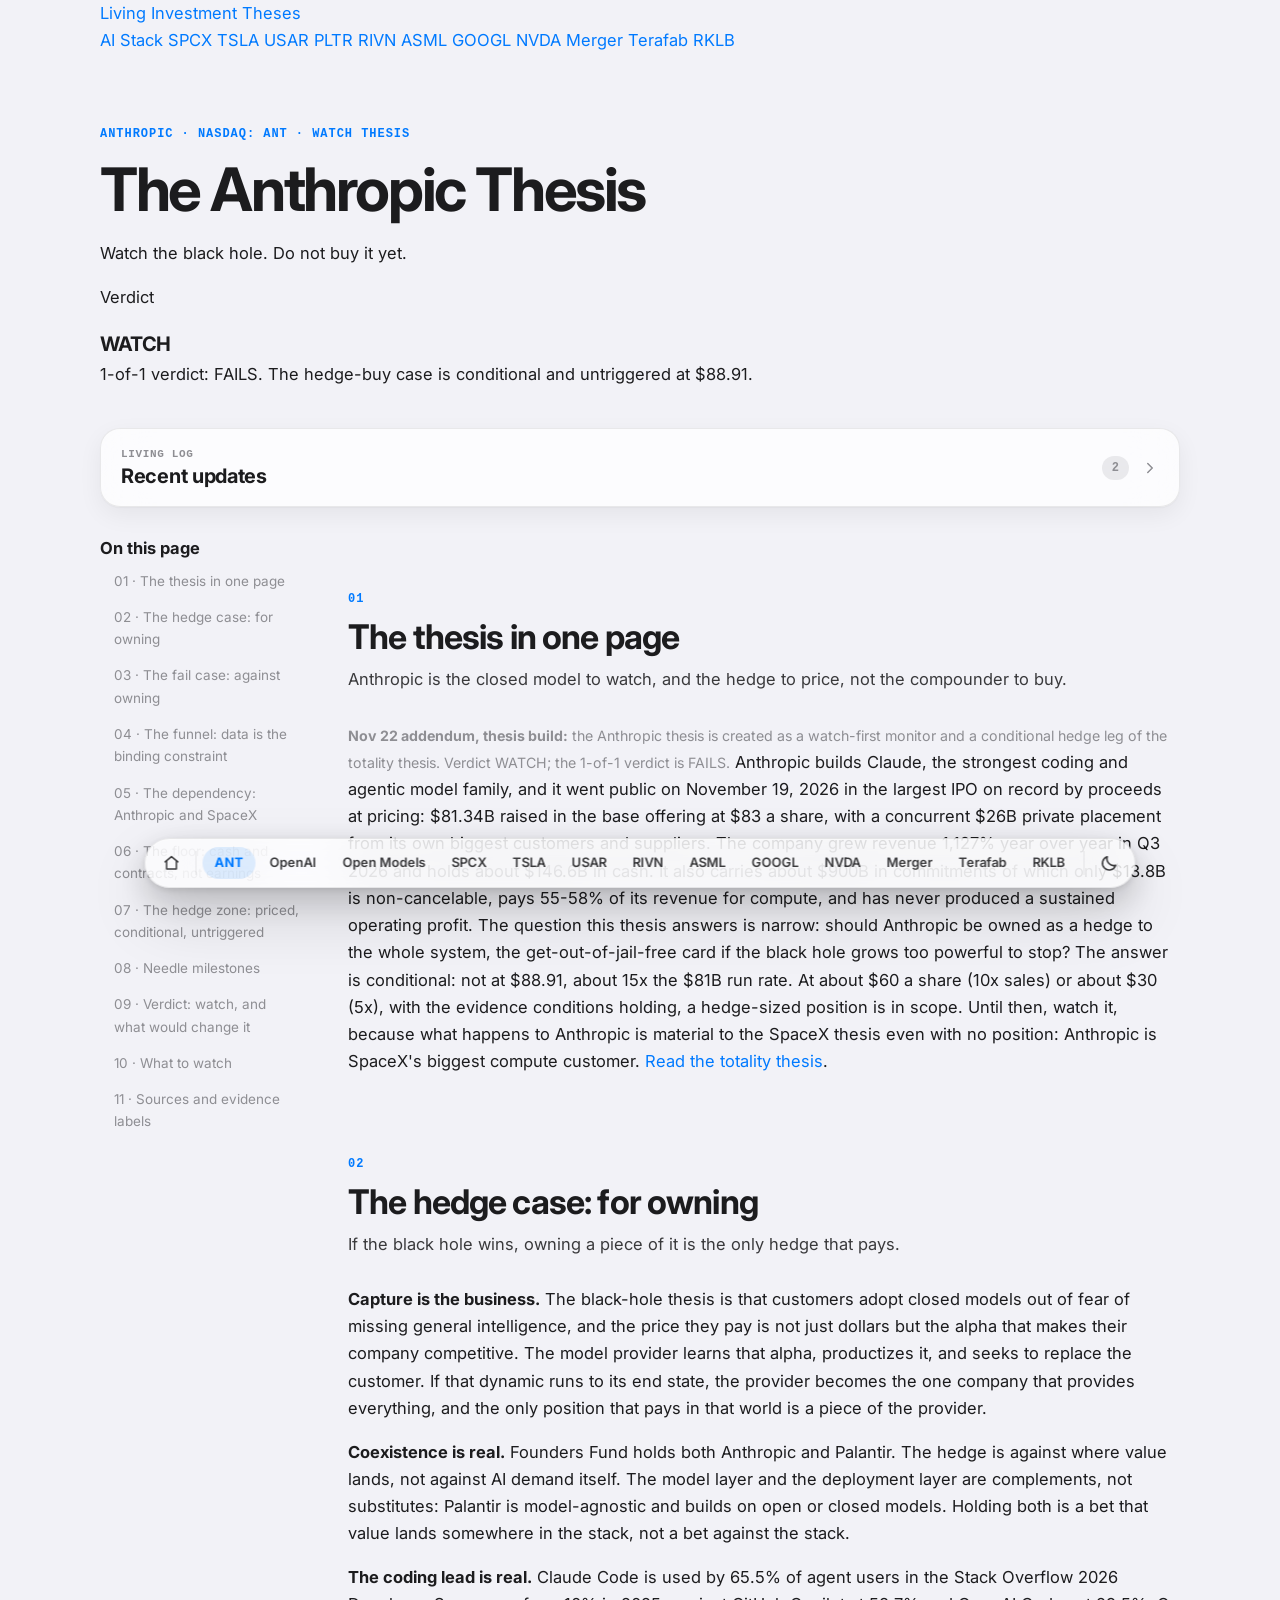
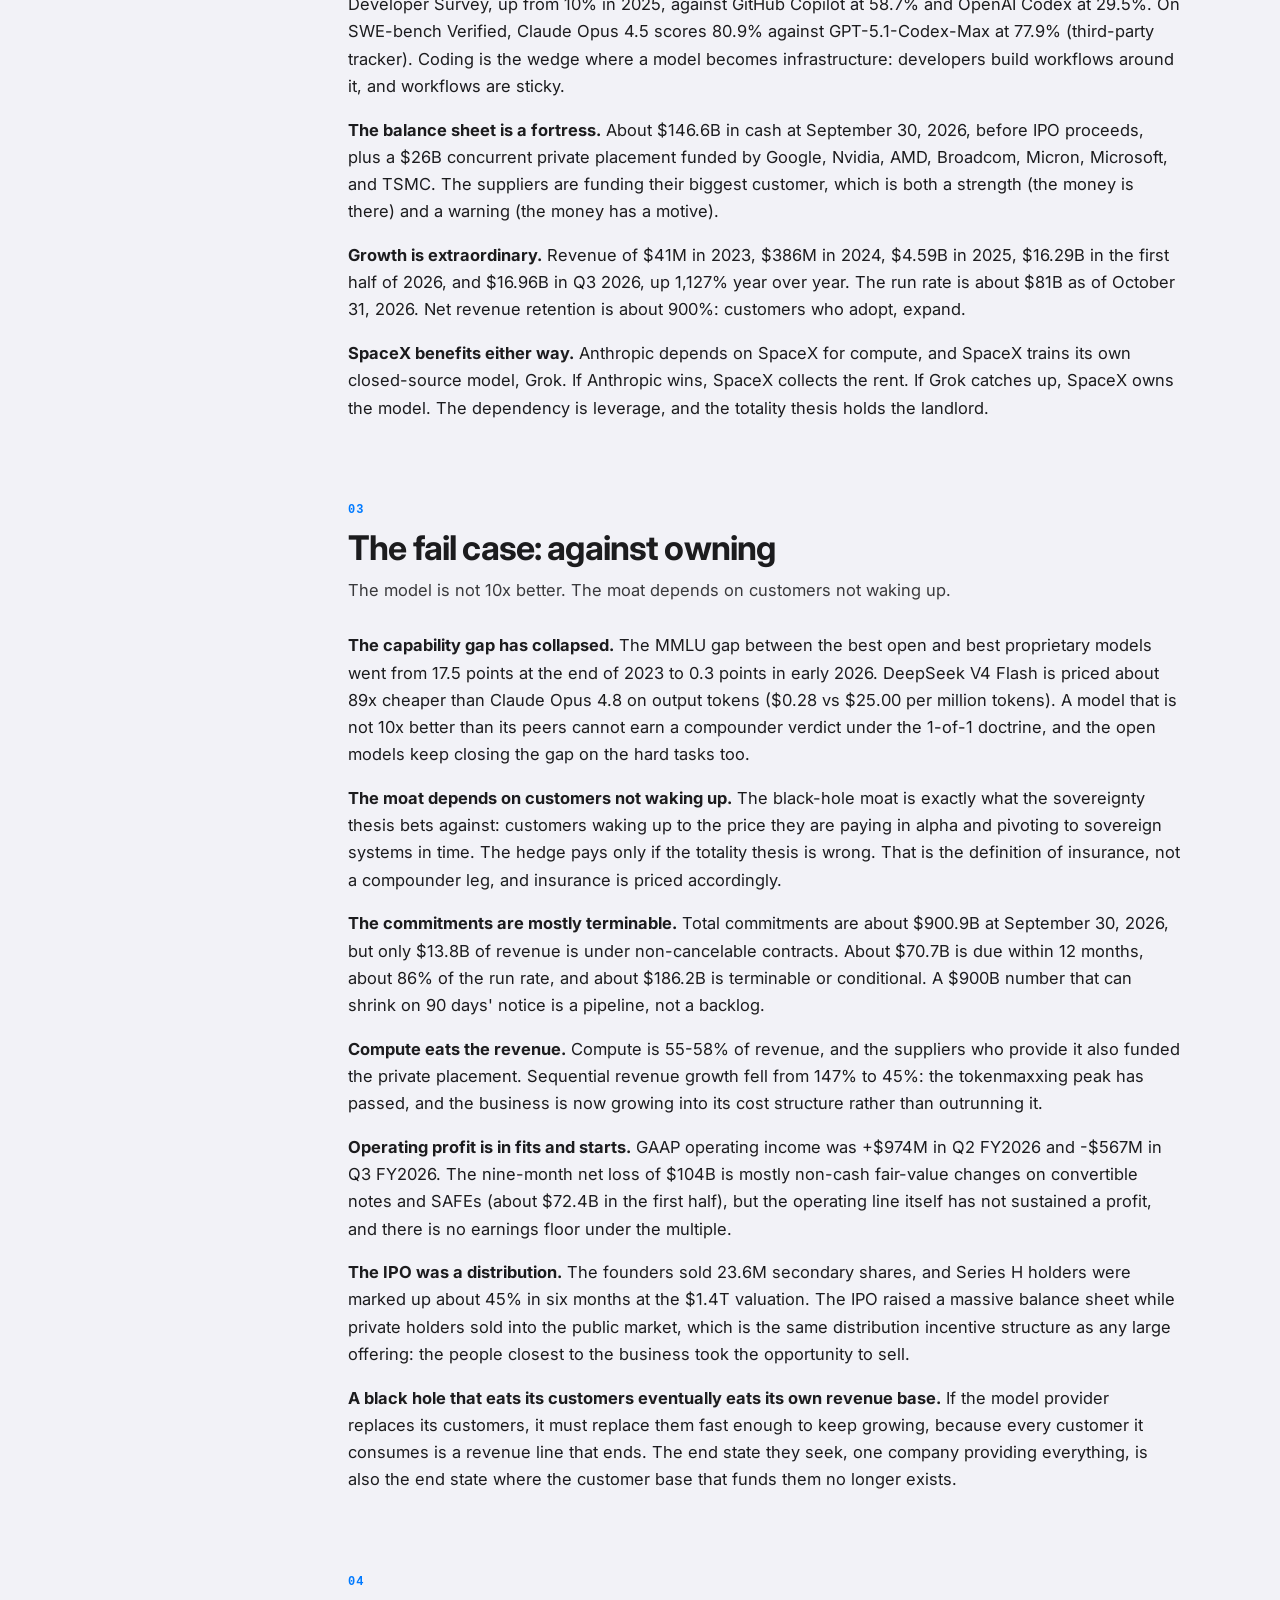
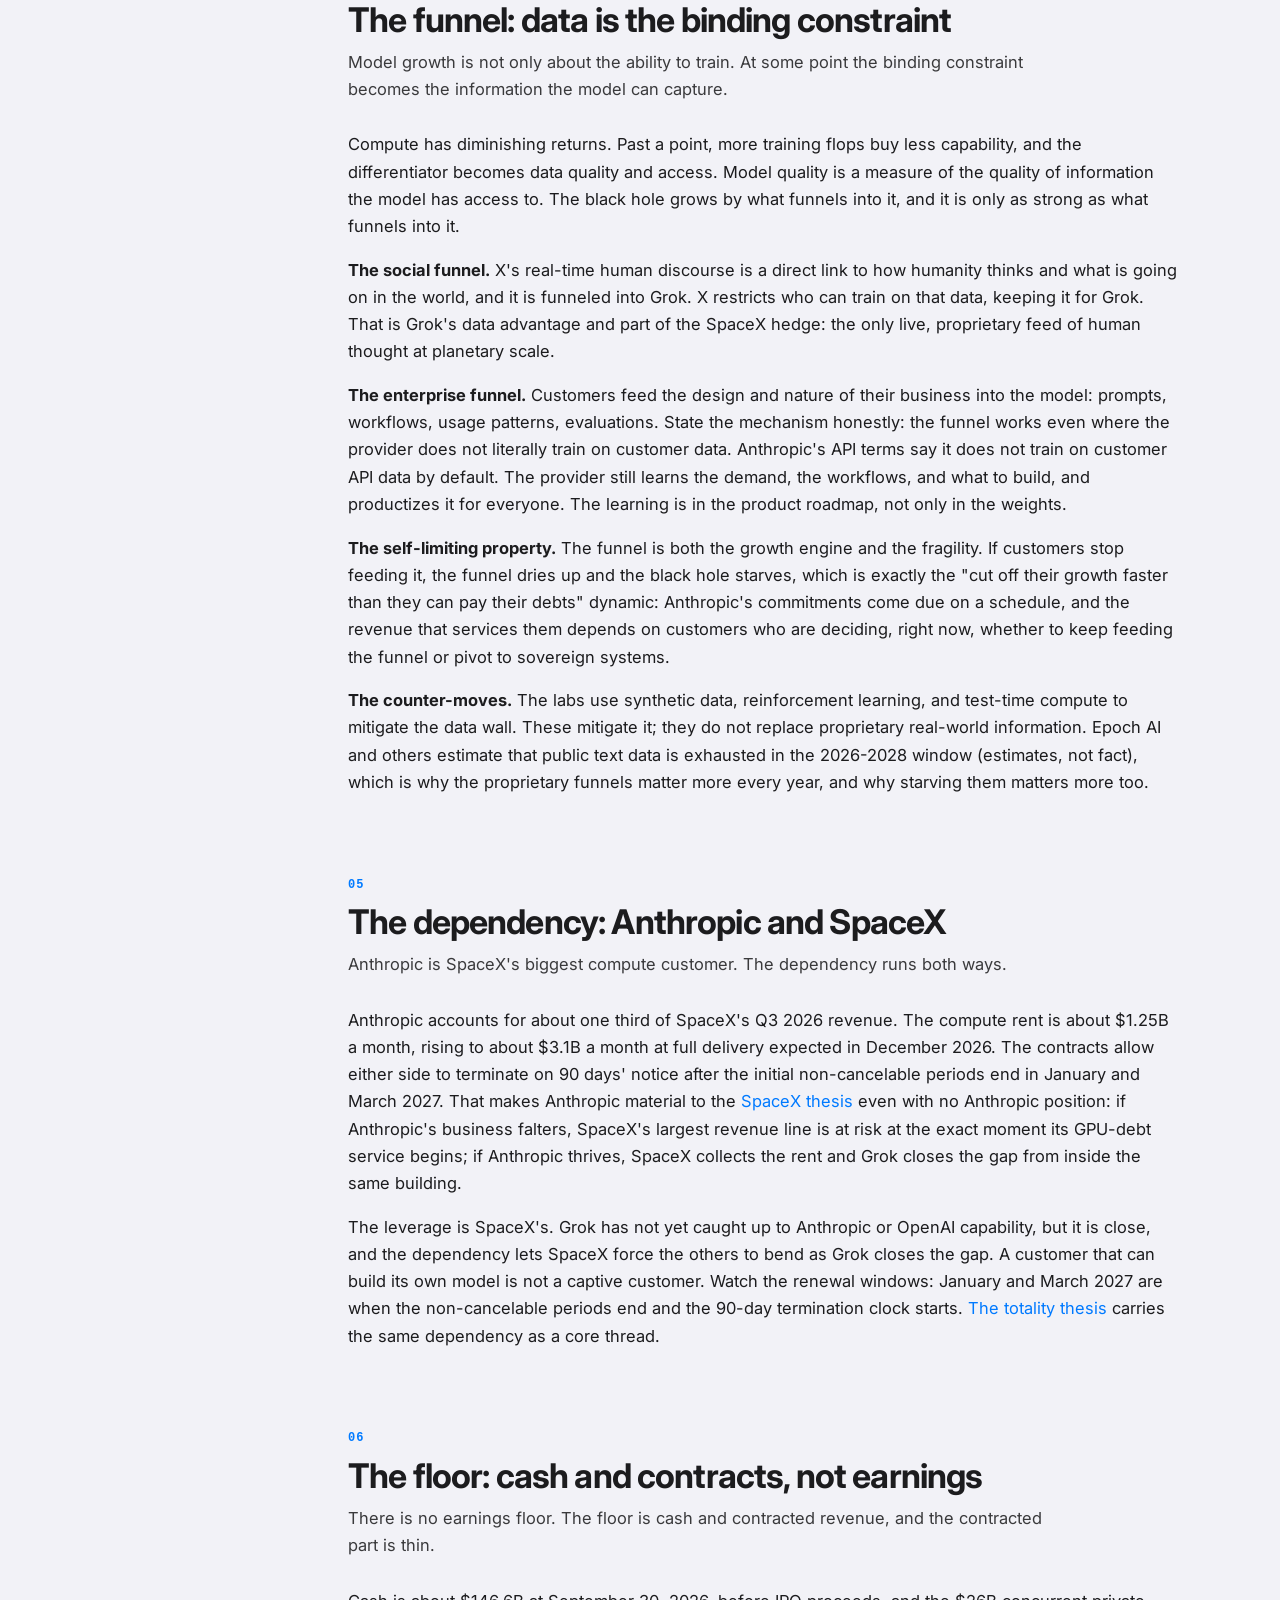
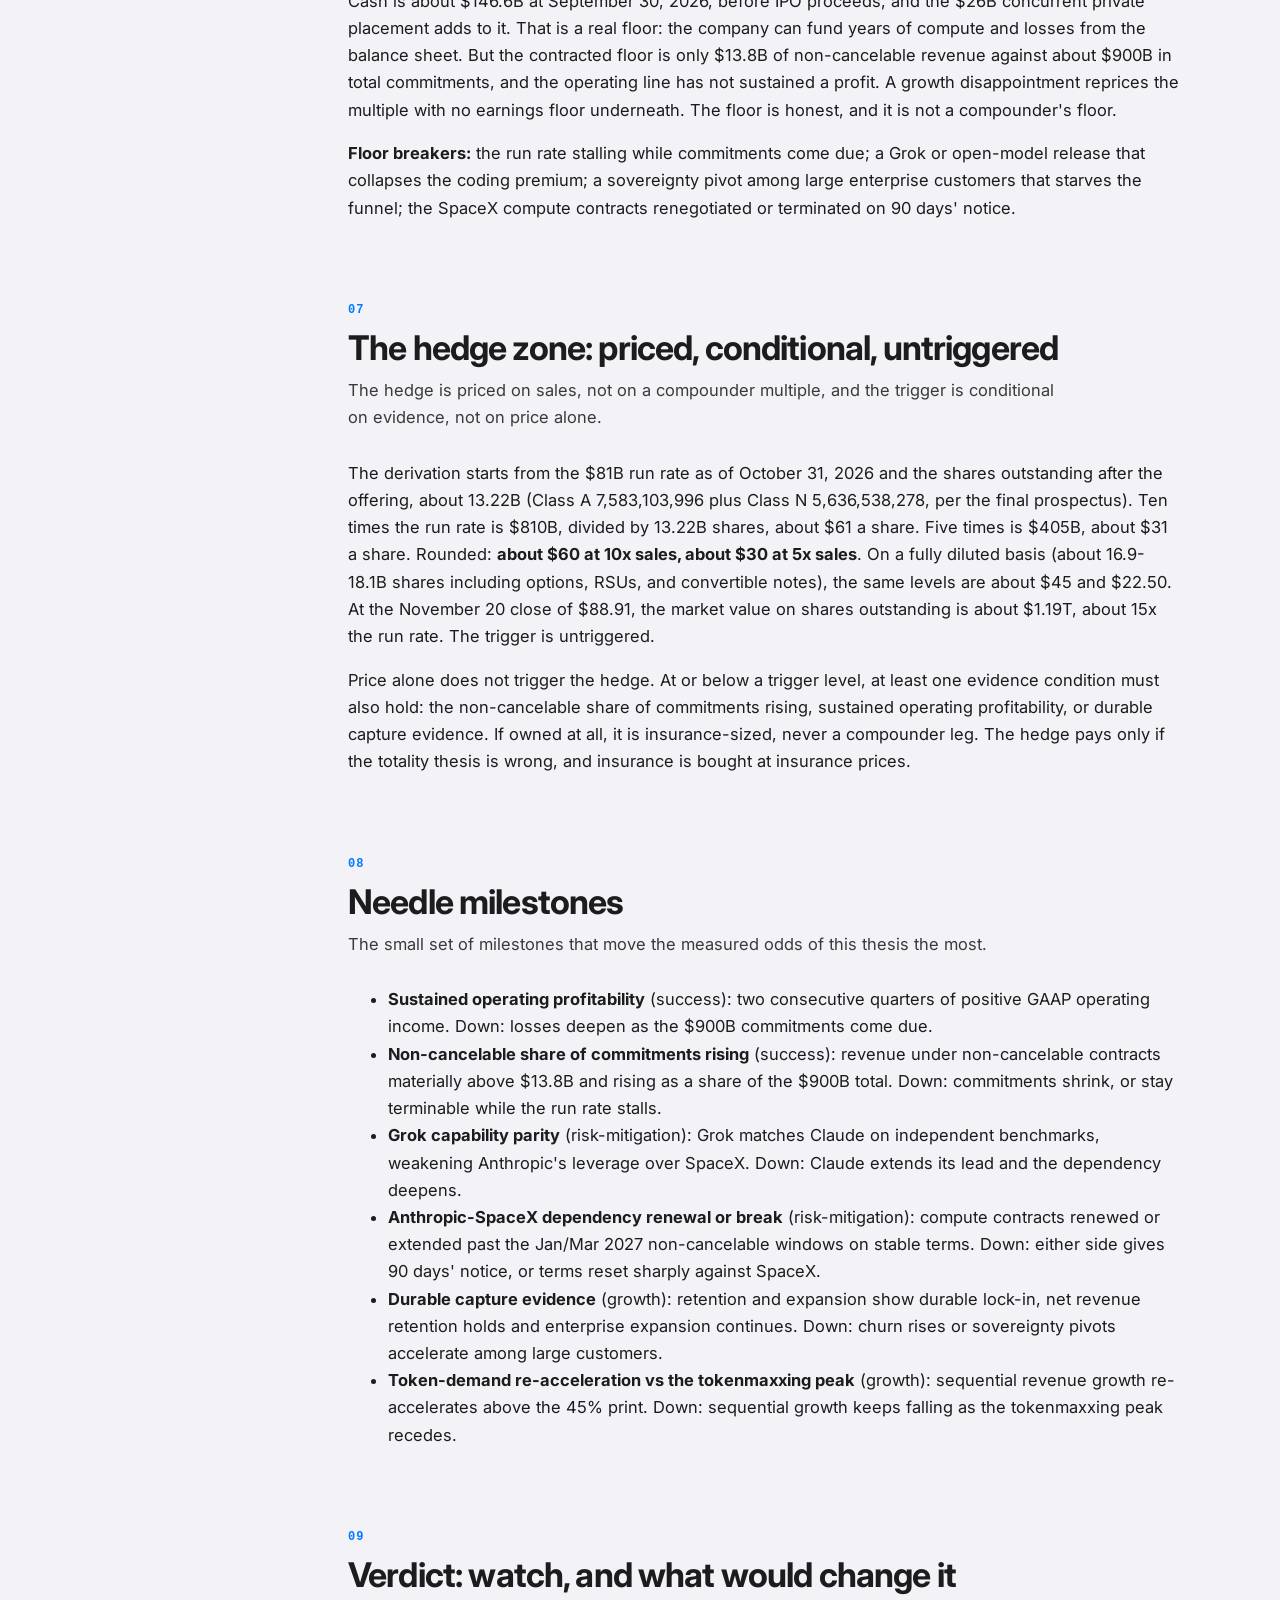
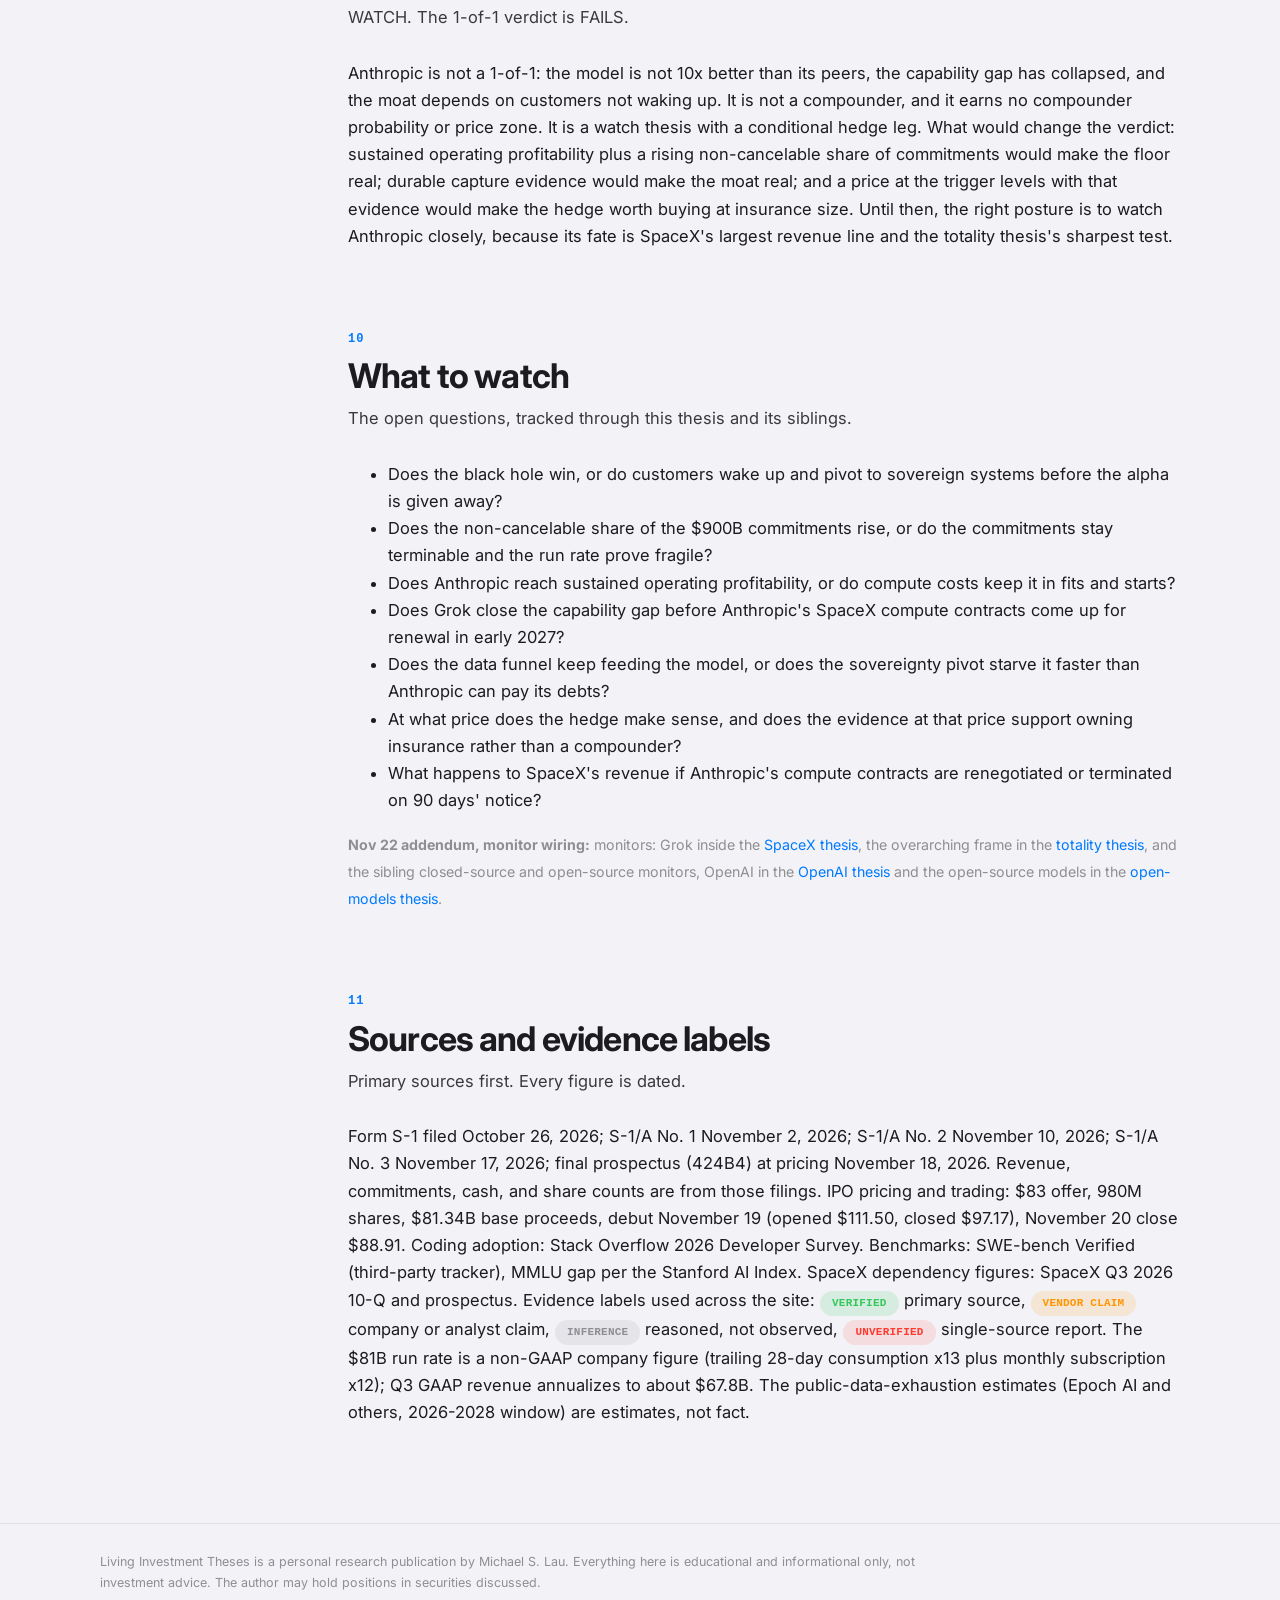
==== commit 29a74423: "Publish" ====
--- a/ant/index.html
+++ b/ant/index.html
@@ -2,7 +2,13 @@
 <html lang="en"><head>
 <meta charset="utf-8"><meta name="viewport" content="width=device-width, initial-scale=1">
 <title>The Anthropic Thesis</title>
-<link rel="stylesheet" href="../liquid-glass.css?v=20261122e">
+<link rel="stylesheet" href="../liquid-glass.css?v=20261122f">
+<style>
+/* Page specifics (kept local; shared system lives in liquid-glass.css) */
+.layout { display: grid; grid-template-columns: 200px minmax(0,1fr); gap: 48px; align-items: start; }
+@media (max-width: 900px) { .layout { grid-template-columns: 1fr; } .toc { display: none; } }
+.toc ul { list-style: none; margin: 0; padding: 0; }
+</style>
 <link rel="preconnect" href="https://fonts.googleapis.com">
 <link rel="preconnect" href="https://fonts.gstatic.com" crossorigin>
 <link href="https://fonts.googleapis.com/css2?family=Inter:wght@400;500;600;700;800&family=JetBrains+Mono:wght@400;600;700&display=swap" rel="stylesheet">
@@ -69,6 +75,7 @@
 </section>
 <!-- RECENT-UPDATES:END -->
 
+      <div class="layout">
       <div class="toc" aria-label="Contents">
         <strong>On this page</strong>
         <ul>
@@ -221,6 +228,7 @@
           </section>
         </article>
       </div>
+      </div>
 
 </div>
 </main>
--- a/liquid-glass.css
+++ b/liquid-glass.css
@@ -2,6 +2,7 @@
 :root {
   color-scheme: light dark;
   --bg: #F2F2F7; --card: rgba(255,255,255,.72); --card-solid: #FFFFFF;
+  --surface: var(--card-solid); --surface-muted: rgba(120,120,128,.12);
   --ink: #1C1C1E; --ink-2: #3A3A3C; --ink-3: #8E8E93;
   --hair: rgba(0,0,0,.08);
   --blue: #007AFF; --green: #34C759; --orange: #FF9500; --red: #FF3B30;
@@ -20,6 +21,7 @@
 @media (prefers-color-scheme: dark) {
   :root:not([data-theme="light"]) {
     --bg: #000000; --card: rgba(28,28,30,.72); --card-solid: #1C1C1E;
+    --surface-muted: rgba(255,255,255,.08);
     --ink: #F2F2F7; --ink-2: #E5E5EA; --ink-3: #98989F;
     --hair: rgba(255,255,255,.12);
     --blue: #0A84FF; --green: #30D158; --orange: #FF9F0A; --red: #FF453A;
@@ -30,6 +32,7 @@
 }
 :root[data-theme="dark"] {
     --bg: #000000; --card: rgba(28,28,30,.72); --card-solid: #1C1C1E;
+    --surface-muted: rgba(255,255,255,.08);
     --ink: #F2F2F7; --ink-2: #E5E5EA; --ink-3: #98989F;
     --hair: rgba(255,255,255,.12);
     --blue: #0A84FF; --green: #30D158; --orange: #FF9F0A; --red: #FF453A;
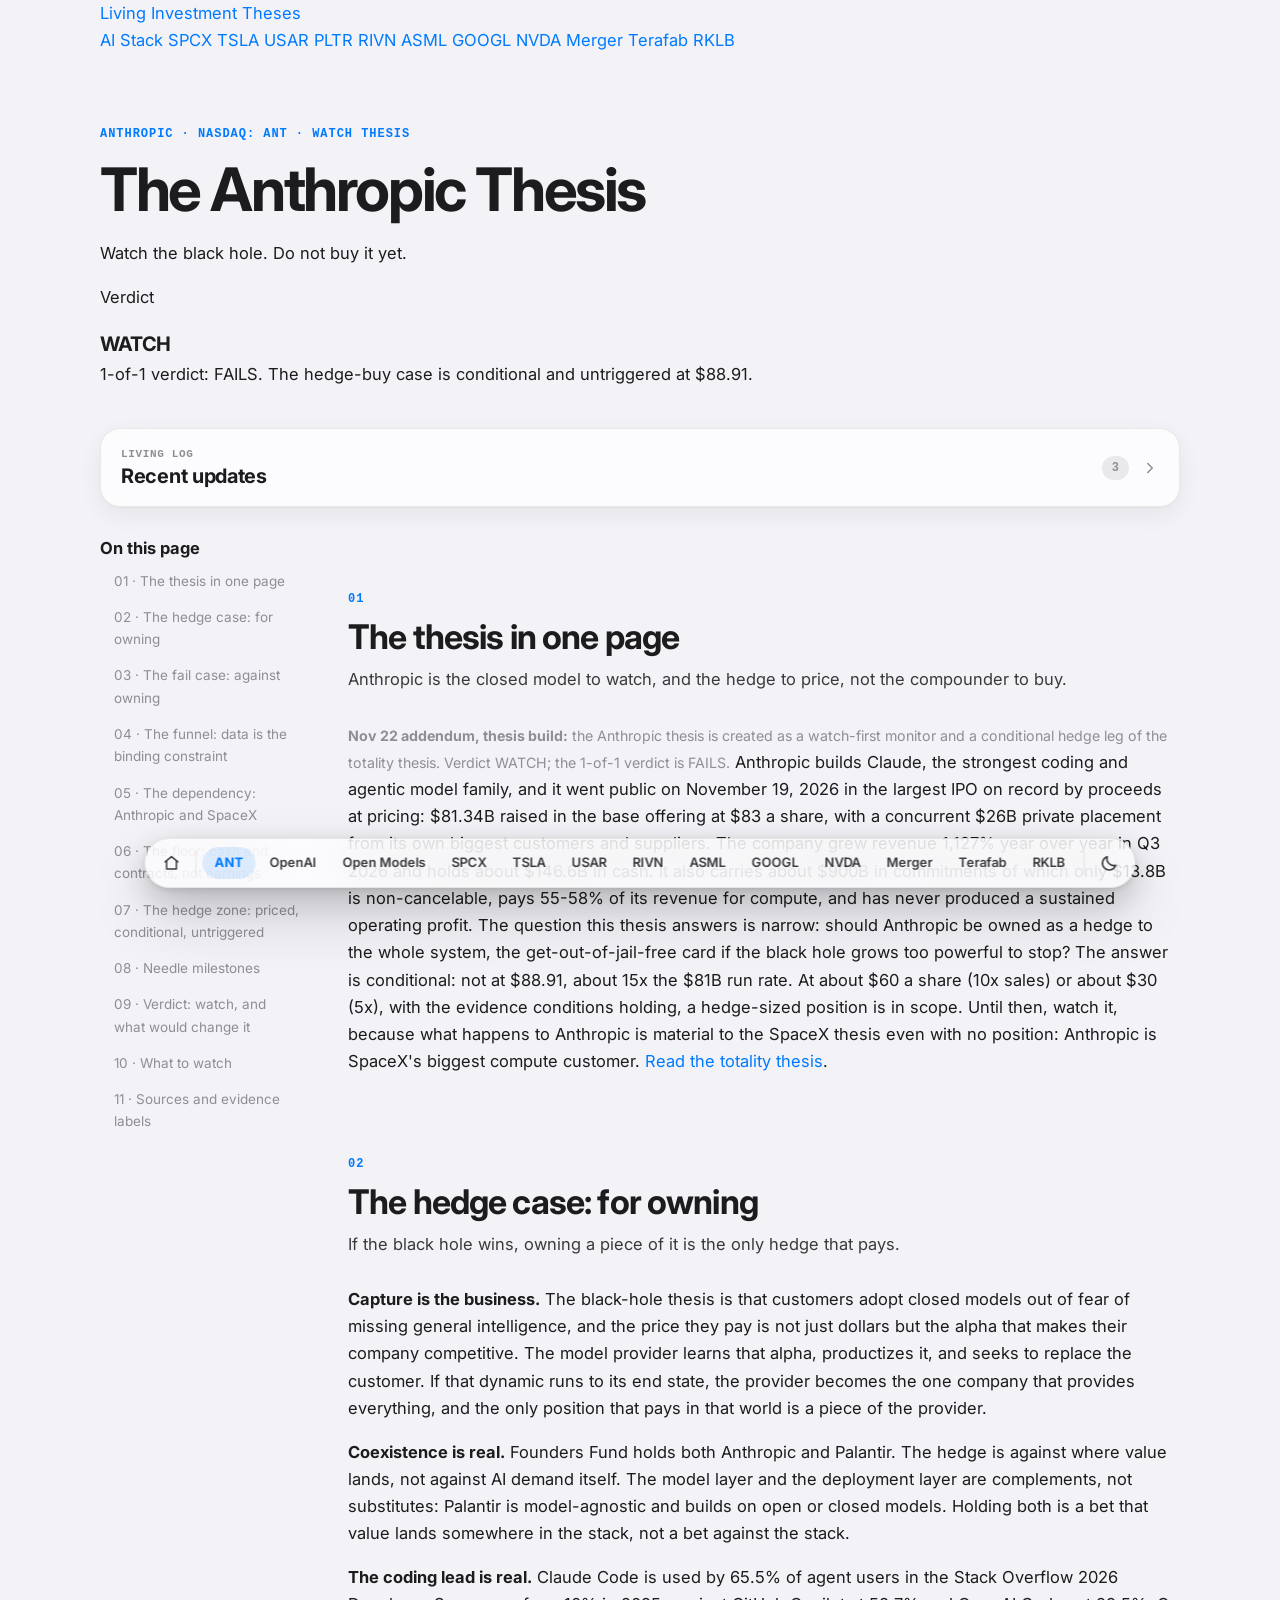
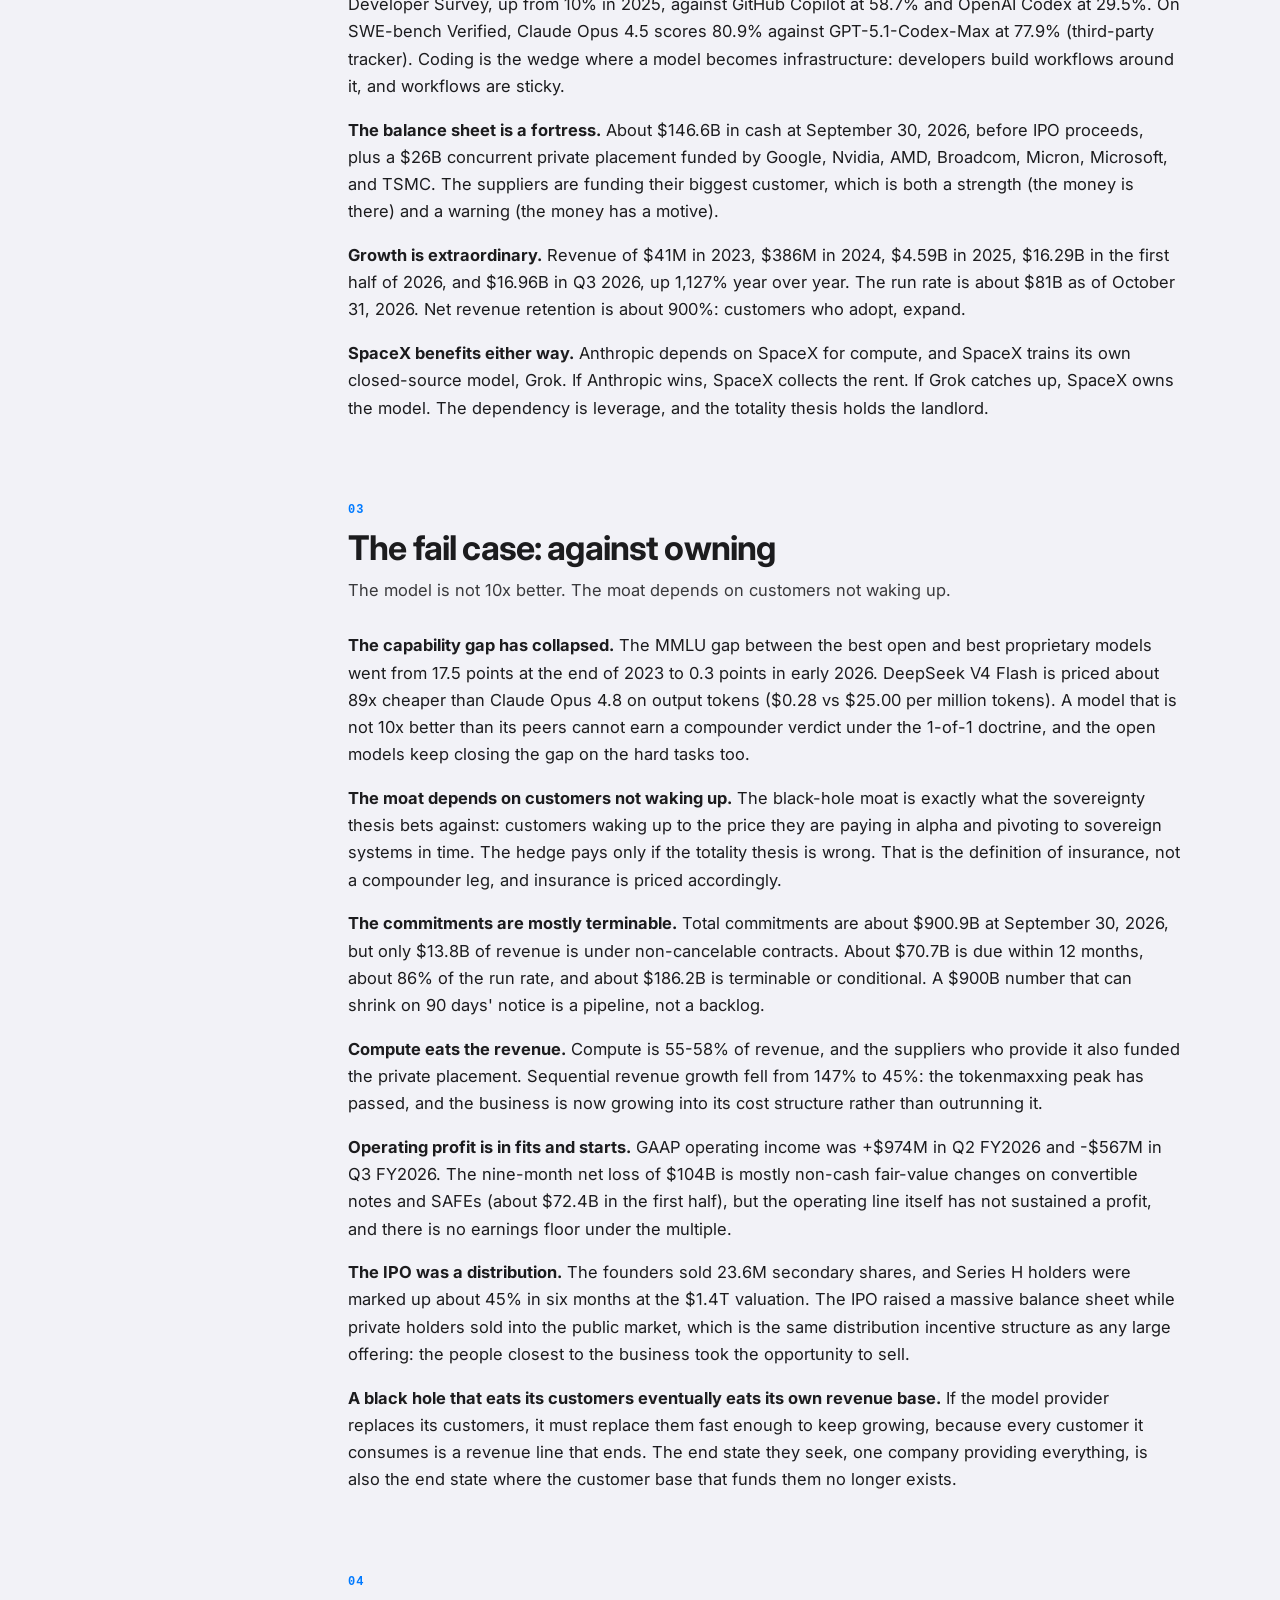
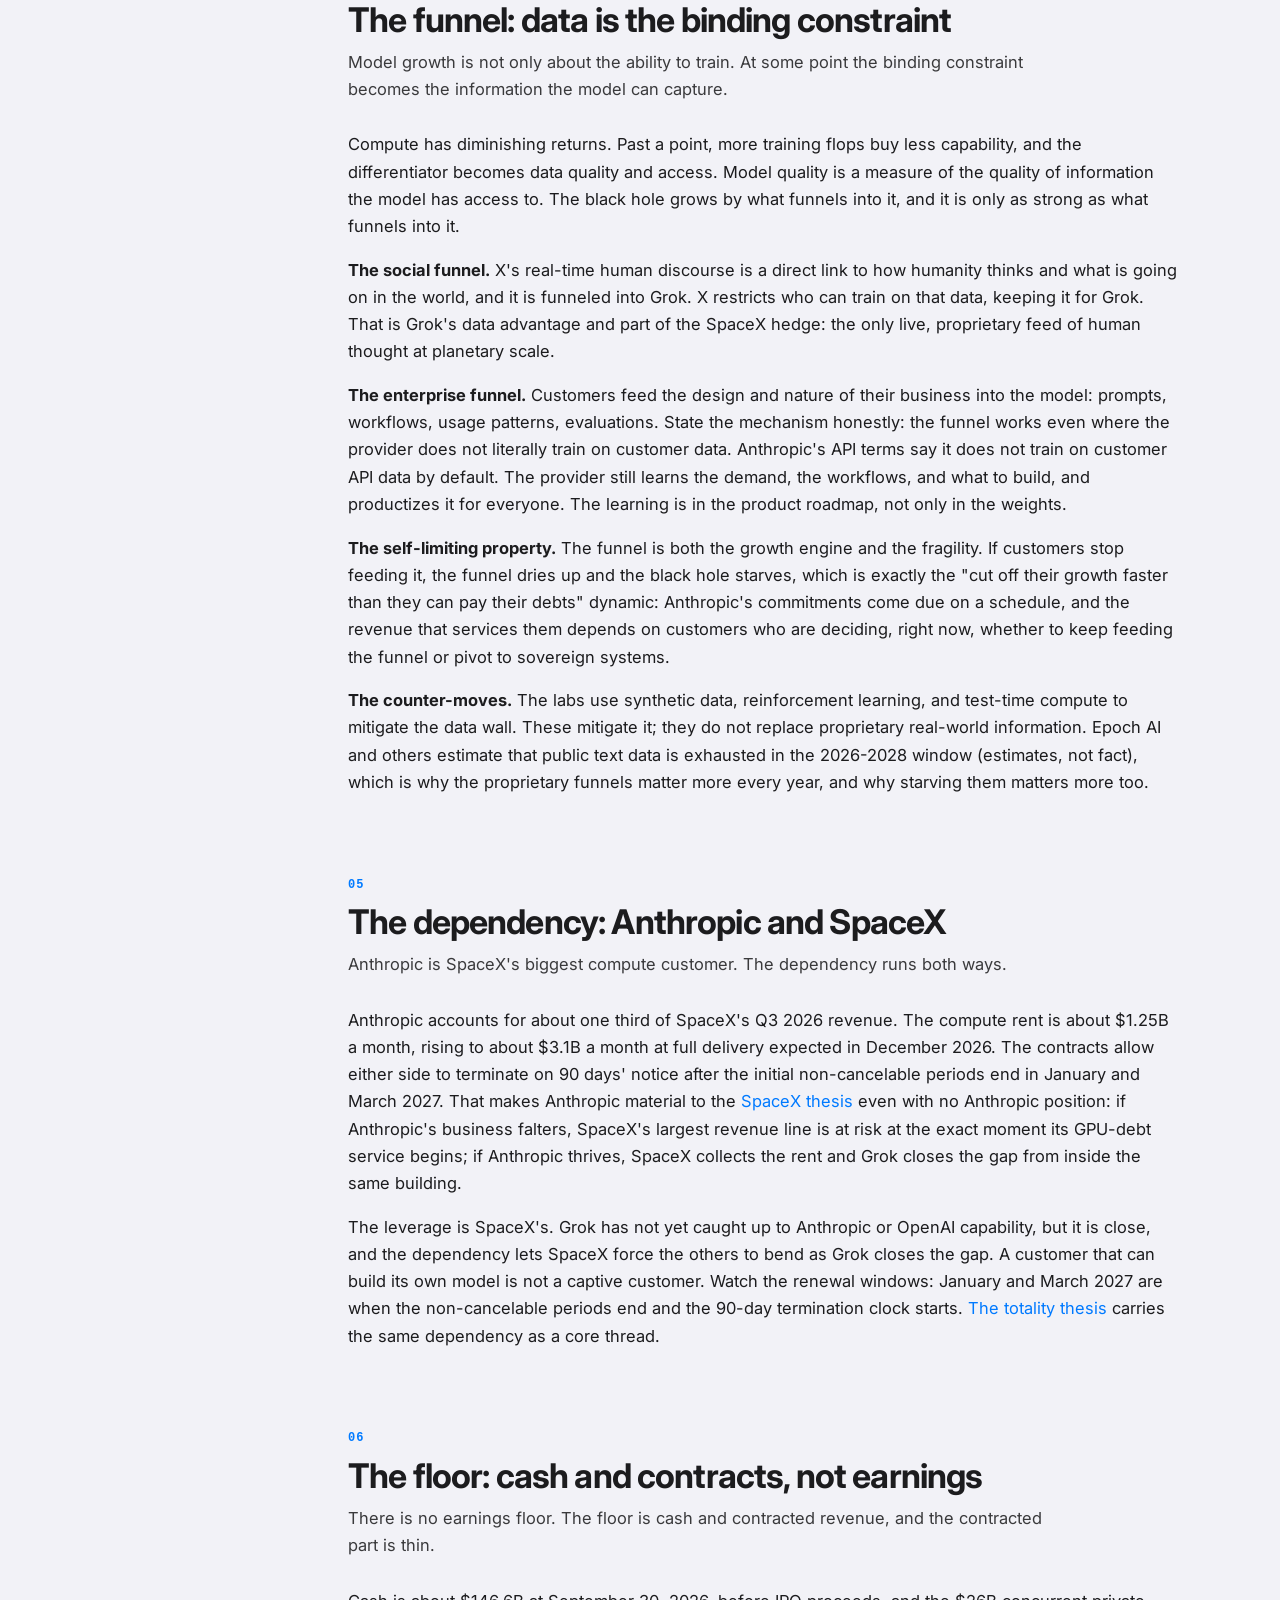
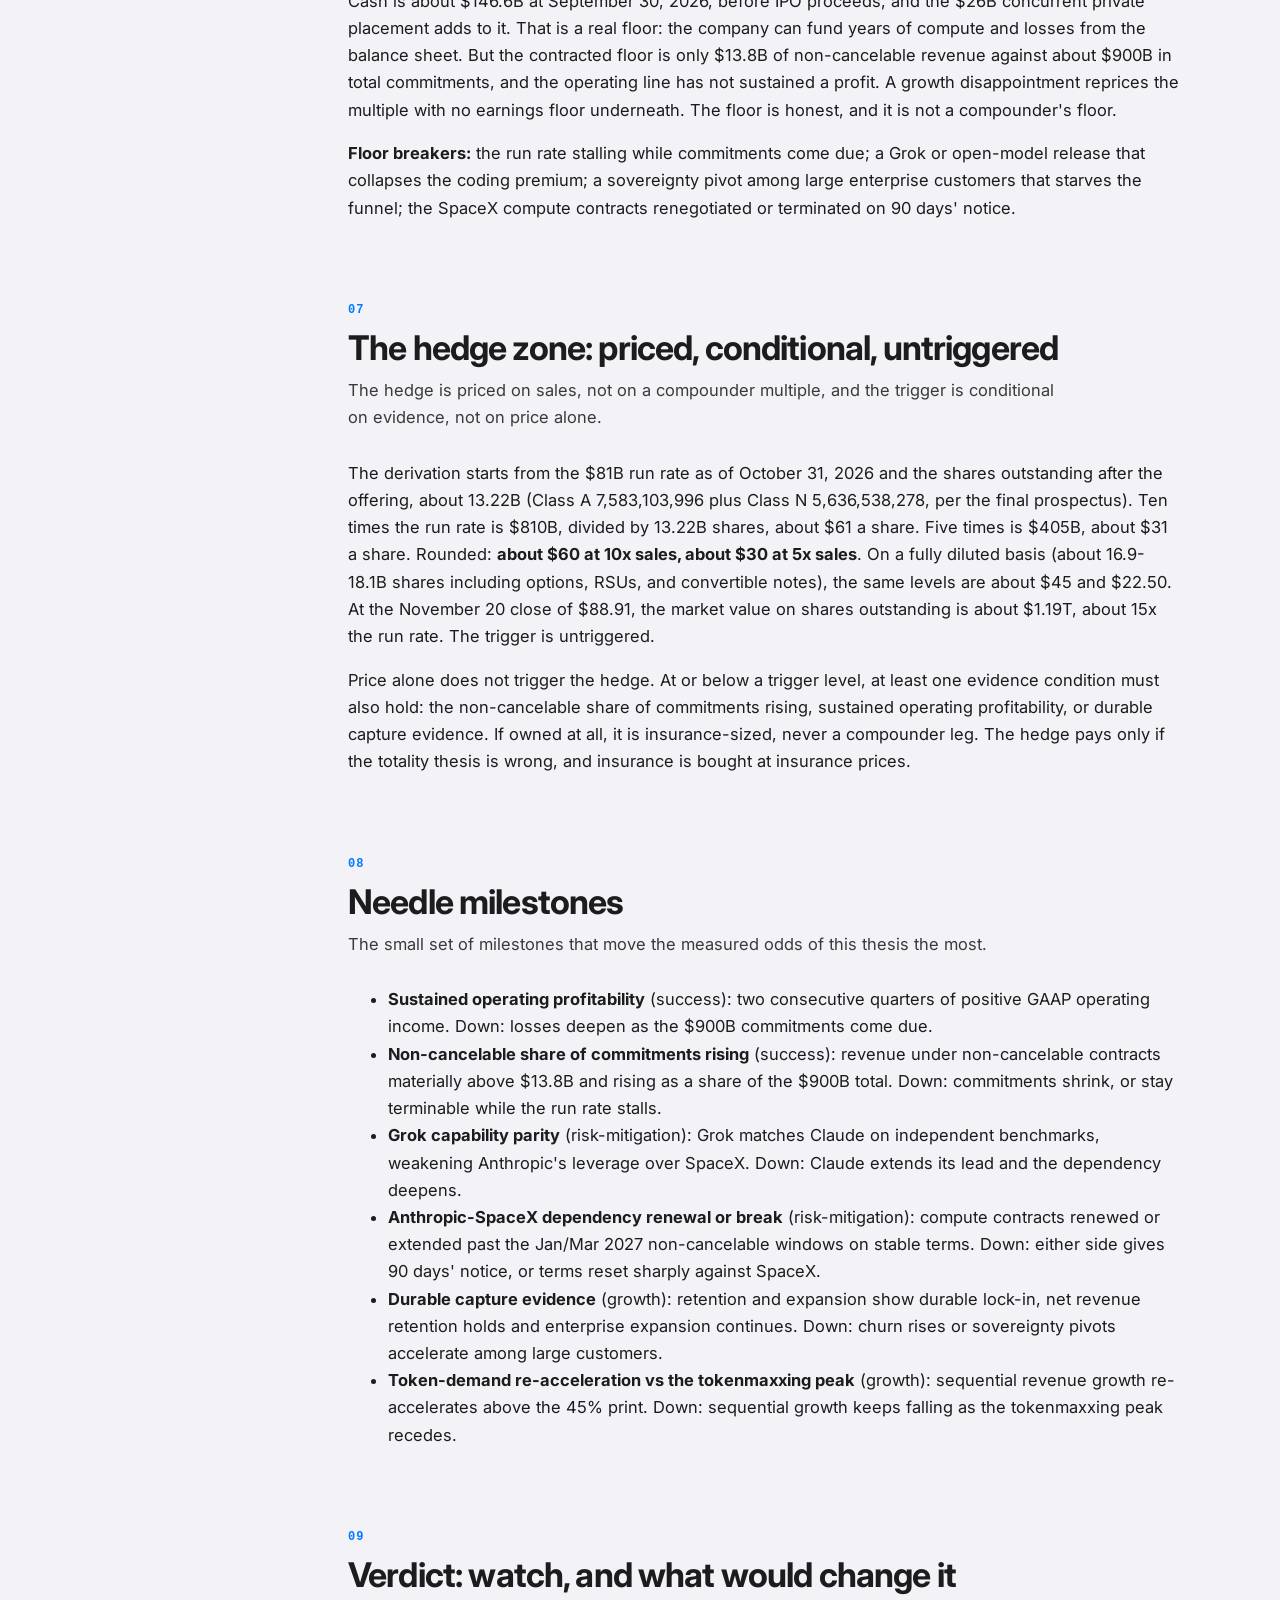
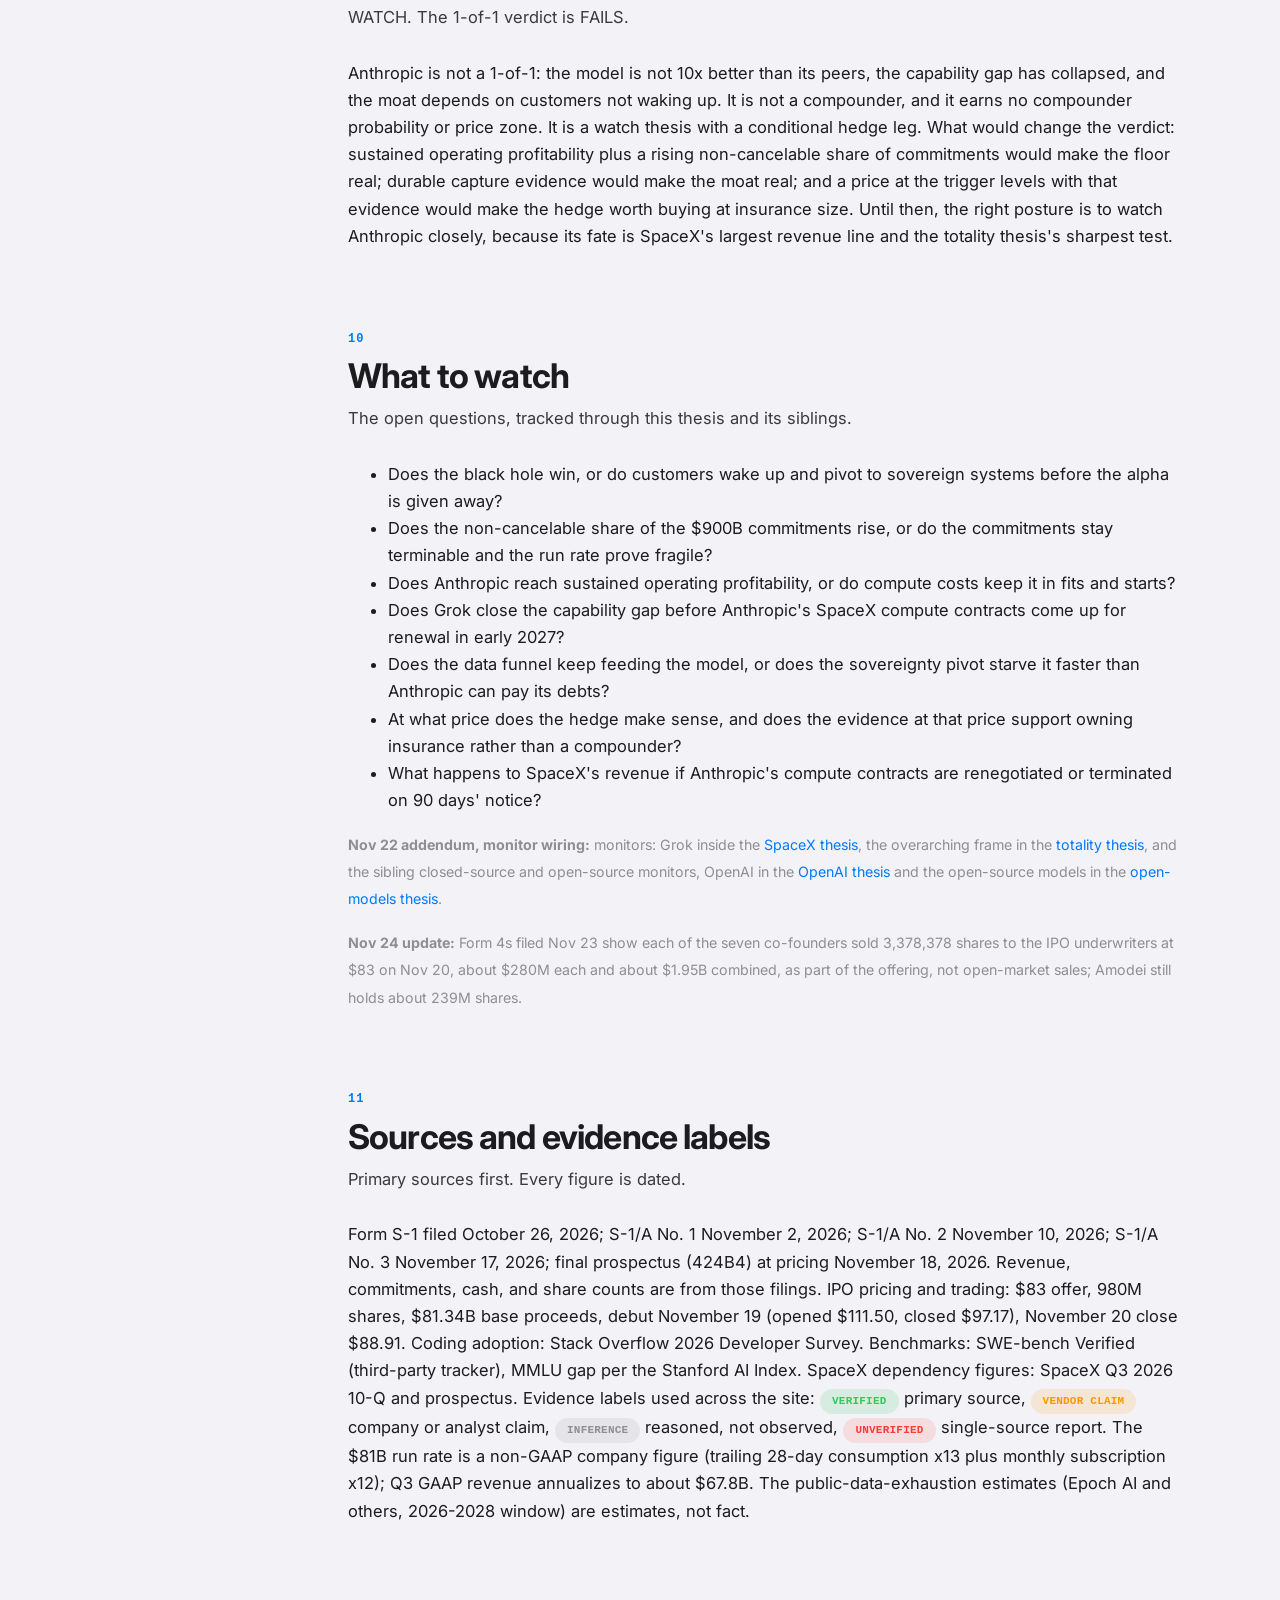
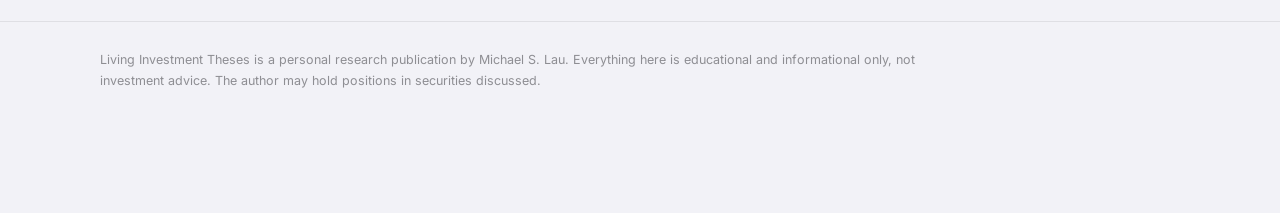
==== commit cb622b93: "Publish: ANT Form 4s + open-models GLM-5.4 (PR watch Nov 24)" ====
--- a/ant/index.html
+++ b/ant/index.html
@@ -2,6 +2,7 @@
 <html lang="en"><head>
 <meta charset="utf-8"><meta name="viewport" content="width=device-width, initial-scale=1">
 <title>The Anthropic Thesis</title>
+<script>try{var t=localStorage.getItem("thesis-theme");if(t==="dark"||t==="light")document.documentElement.setAttribute("data-theme",t);}catch(e){}</script>
 <link rel="stylesheet" href="../liquid-glass.css?v=20261122f">
 <style>
 /* Page specifics (kept local; shared system lives in liquid-glass.css) */
@@ -56,7 +57,7 @@
 <section class="glass updates closed" id="updates" aria-label="Recent updates">
   <button class="upd-head" data-upd-toggle aria-expanded="false">
     <span class="upd-head-text"><span class="upd-kicker">Living log</span><span class="upd-title">Recent updates</span></span>
-    <span class="upd-count">2</span>
+    <span class="upd-count">3</span>
     <svg class="upd-chev" viewBox="0 0 24 24" fill="none" stroke="currentColor" stroke-width="2" stroke-linecap="round" stroke-linejoin="round"><path d="M6 9l6 6 6-6"/></svg>
   </button>
   <div class="upd-collapsible"><div class="upd-collapsible-in">
@@ -70,7 +71,7 @@
       
     </div>
     <div class="upd-list" data-upd-list tabindex="0" aria-label="Updates, scroll for older entries"><div class="upd-sentinel" data-upd-sentinel aria-hidden="true"></div></div>
-    <script type="application/json" class="upd-data">[{"id": "upd-2026-11-22-ant-monitor-wiring", "date": "2026-11-22", "title": "Monitor section wired to OpenAI and open-models theses", "source": "Thesis wiring, Nov 22, 2026", "sentiment": "neutral", "summary": "The Anthropic thesis's monitor section now links to the OpenAI and open-models theses, completing the four-monitor cross-links.", "detail": "Wiring entry. The monitor section now links to the sibling monitors: OpenAI in the OpenAI thesis and the open-source models in the open-models thesis, alongside Grok inside the SpaceX thesis and the totality thesis. No needle, pillar, probability, or verdict change.", "ticker": "ANT", "section": "monitor", "section_title": "What to watch", "time": "15:36", "priority": "P2", "loc": "loc-upd-2026-11-22-ant-monitor-wiring", "distilled": false}, {"id": "upd-2026-11-22-ant-thesis-build", "date": "2026-11-22", "title": "The Anthropic thesis build: a watch thesis with a conditional hedge", "source": "Thesis creation, Nov 22, 2026", "sentiment": "neutral", "summary": "The Anthropic thesis is live as a watch-first monitor: verdict WATCH, 1-of-1 FAILS. The hedge-buy case is conditional and untriggered at $88.91 (about $1.19T, about 15x the $81B run rate). Trigger levels derived from the S-1 filings: about $60 at 10x sales, about $30 at 5x.", "detail": "Creation entry. Anthropic is watched, not bought: the model is not 10x better (the capability gap has collapsed, MMLU 17.5 points to 0.3), the black-hole moat depends on customers not waking up, and only $13.8B of $900B in commitments is non-cancelable. The hedge case is argued in full (coding lead, $146.6B cash, Q3 +1,127% growth, coexistence with Palantir) and the fail case in full (89x cheaper open competition, compute 55-58% of revenue, tokenmaxxing peak passed, IPO distribution incentives). The data-funnel mechanism and the two-way Anthropic-SpaceX dependency are core monitoring threads.", "ticker": "", "section": "thesis", "section_title": "The thesis in one page", "time": "15:31", "priority": "P1", "loc": "loc-upd-2026-11-22-ant-thesis-build", "distilled": false}]</script>
+    <script type="application/json" class="upd-data">[{"id": "upd-2026-11-24-cofounder-ipo-share-sales-form4", "date": "2026-11-24", "title": "Form 4s: each of Anthropic's 7 co-founders sold ~3.38M shares to the IPO underwriters at $83", "source": "SEC Form 4 filed Nov 23, 2026 (EDGAR): https://www.sec.gov/Archives/edgar/data/2130357/000215794726000004/xslF345X06/form4-11232026_101129.xml ; relayed on X: https://x.com/CaktusJxck/status/2124999740559380833 ; https://x.com/guillermoflor/status/2125048635226292660", "sentiment": "neutral", "summary": "SEC Form 4 filings (filed Nov 23, 2026) show Dario Amodei sold 3,378,378 Class A shares on Nov 20 at the $83 IPO price (about $280M) to the underwriters as part of the offering, and that each of the seven co-founders sold the same number (about $1.95B combined), not open-market sales after the IPO.", "detail": "P2, Nov 23, 2026, 4:53 PM CT, @CaktusJxck: Dario Amodei sold about 3.38M Class A shares at $83 (about $280.4M) per a Form 4 filed Nov 23; shares sold Nov 20 at the IPO underwriter price, plus a separate tax-withholding line. https://x.com/CaktusJxck/status/2124999740559380833 . Nov 23, 8:07 PM CT, @guillermoflor: all 7 co-founders sold 3,378,378 shares each in the IPO at $83 (about $1.95B combined); the shares went to the underwriters as part of the offering, not into the open market. https://x.com/guillermoflor/status/2125048635226292660 . Several other accounts report the same figures; posts say Amodei still holds roughly 239M shares. Verified on EDGAR Nov 24: Amodei's Form 4 (accession 0002157947-26-000004) shows the 3,378,378-share sale on Nov 20 at $83, footnote 2 confirming the sale price to the underwriters in the IPO, plus a 345,011-share tax-withholding line on Nov 19; 202,785,471 shares held directly after. The seven-co-founder figure matches the S-1/A, which lists each co-founder offering 3,378,378 shares, and Daniela Amodei's Form 4 shows the same sale. Amodei still holds about 239M shares in total (direct plus indirect). Bearish framing elsewhere on X (\"couldn't wait to get out\") misreads an IPO-offering sale as an open-market exit. No needle, pillar, probability or sizing change.", "ticker": "ANT", "section": "monitor", "section_title": "What to watch", "time": "07:47", "priority": "P2", "loc": "loc-upd-2026-11-24-cofounder-ipo-share-sales-form4", "distilled": false}, {"id": "upd-2026-11-22-ant-monitor-wiring", "date": "2026-11-22", "title": "Monitor section wired to OpenAI and open-models theses", "source": "Thesis wiring, Nov 22, 2026", "sentiment": "neutral", "summary": "The Anthropic thesis's monitor section now links to the OpenAI and open-models theses, completing the four-monitor cross-links.", "detail": "Wiring entry. The monitor section now links to the sibling monitors: OpenAI in the OpenAI thesis and the open-source models in the open-models thesis, alongside Grok inside the SpaceX thesis and the totality thesis. No needle, pillar, probability, or verdict change.", "ticker": "ANT", "section": "monitor", "section_title": "What to watch", "time": "15:36", "priority": "P2", "loc": "loc-upd-2026-11-22-ant-monitor-wiring", "distilled": false}, {"id": "upd-2026-11-22-ant-thesis-build", "date": "2026-11-22", "title": "The Anthropic thesis build: a watch thesis with a conditional hedge", "source": "Thesis creation, Nov 22, 2026", "sentiment": "neutral", "summary": "The Anthropic thesis is live as a watch-first monitor: verdict WATCH, 1-of-1 FAILS. The hedge-buy case is conditional and untriggered at $88.91 (about $1.19T, about 15x the $81B run rate). Trigger levels derived from the S-1 filings: about $60 at 10x sales, about $30 at 5x.", "detail": "Creation entry. Anthropic is watched, not bought: the model is not 10x better (the capability gap has collapsed, MMLU 17.5 points to 0.3), the black-hole moat depends on customers not waking up, and only $13.8B of $900B in commitments is non-cancelable. The hedge case is argued in full (coding lead, $146.6B cash, Q3 +1,127% growth, coexistence with Palantir) and the fail case in full (89x cheaper open competition, compute 55-58% of revenue, tokenmaxxing peak passed, IPO distribution incentives). The data-funnel mechanism and the two-way Anthropic-SpaceX dependency are core monitoring threads.", "ticker": "", "section": "thesis", "section_title": "The thesis in one page", "time": "15:31", "priority": "P1", "loc": "loc-upd-2026-11-22-ant-thesis-build", "distilled": false}]</script>
   </div></div>
 </section>
 <!-- RECENT-UPDATES:END -->
@@ -215,6 +216,7 @@
               <li>What happens to SpaceX's revenue if Anthropic's compute contracts are renegotiated or terminated on 90 days' notice?</li>
             </ul>
             <p><span class="addendum" id="loc-upd-2026-11-22-ant-monitor-wiring"><b>Nov 22 addendum, monitor wiring:</b> monitors: Grok inside the <a href="../spcx/">SpaceX thesis</a>, the overarching frame in the <a href="../ai-stack-totality/">totality thesis</a>, and the sibling closed-source and open-source monitors, OpenAI in the <a href="../openai/">OpenAI thesis</a> and the open-source models in the <a href="../open-models/">open-models thesis</a>.</span></p>
+            <p><span class="addendum" id="loc-upd-2026-11-24-cofounder-ipo-share-sales-form4"><b>Nov 24 update:</b> Form 4s filed Nov 23 show each of the seven co-founders sold 3,378,378 shares to the IPO underwriters at $83 on Nov 20, about $280M each and about $1.95B combined, as part of the offering, not open-market sales; Amodei still holds about 239M shares.</span></p>
             </div>
           </section>
 
@@ -233,5 +235,5 @@
 </div>
 </main>
 <footer class="site-footer"><div class="wrap"><div class="legal">Living Investment Theses is a personal research publication by Michael S. Lau. Everything here is educational and informational only, not investment advice. The author may hold positions in securities discussed.</div></div></footer>
-<script src="../site.js?v=20261122d" defer></script>
+<script src="../site.js?v=20261123a" defer></script>
 </body></html>
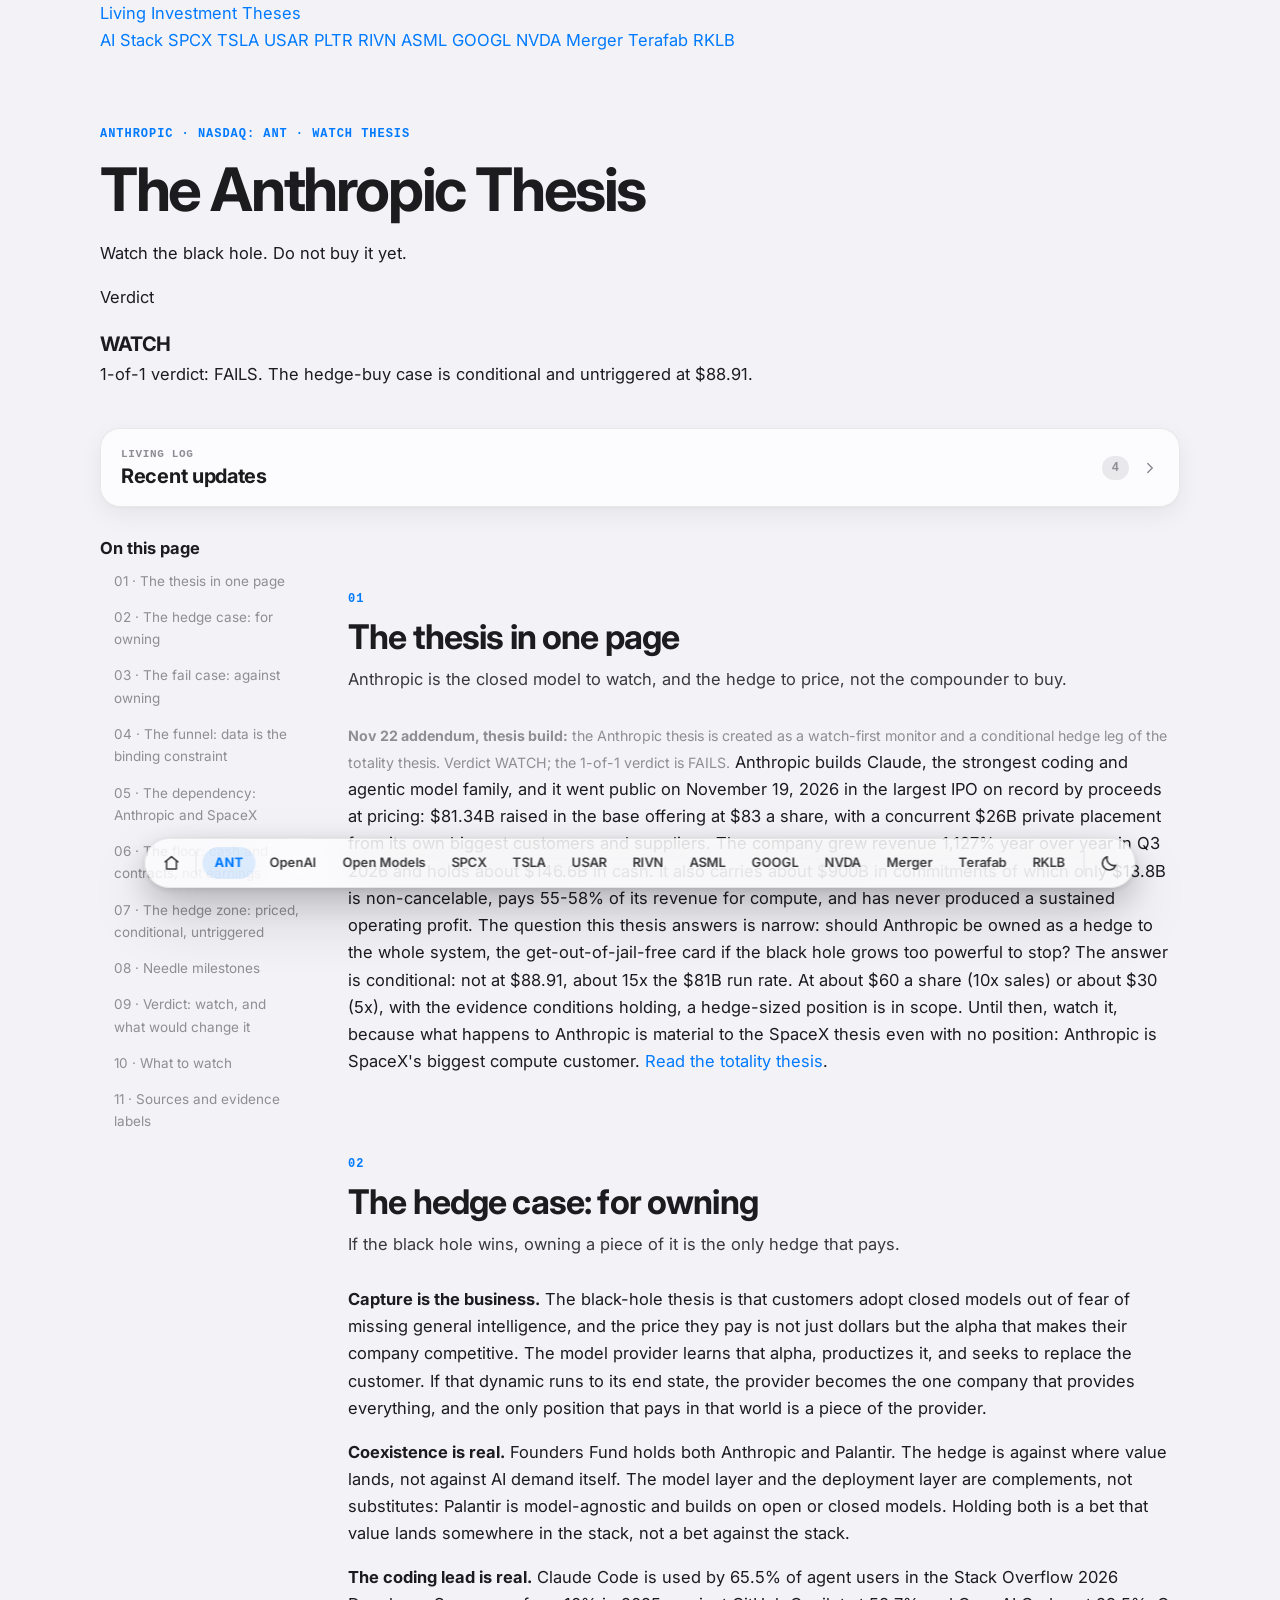
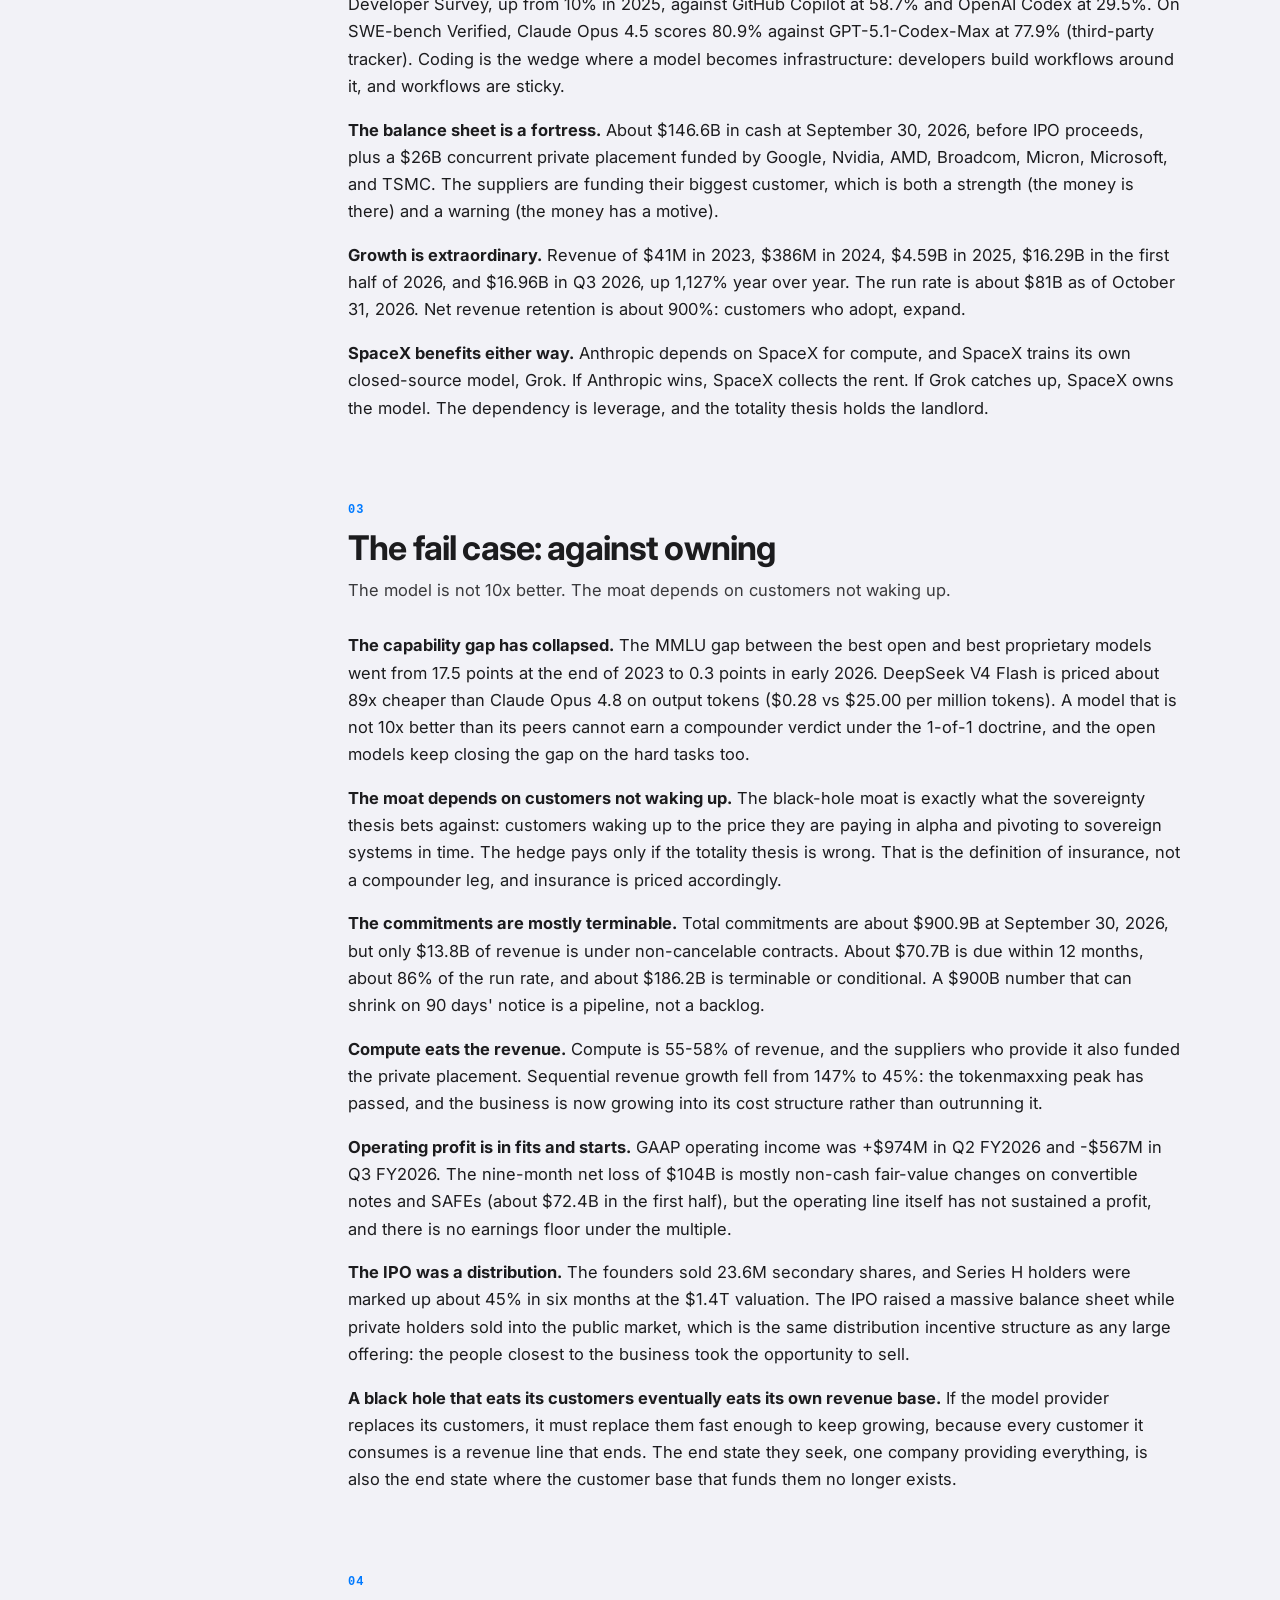
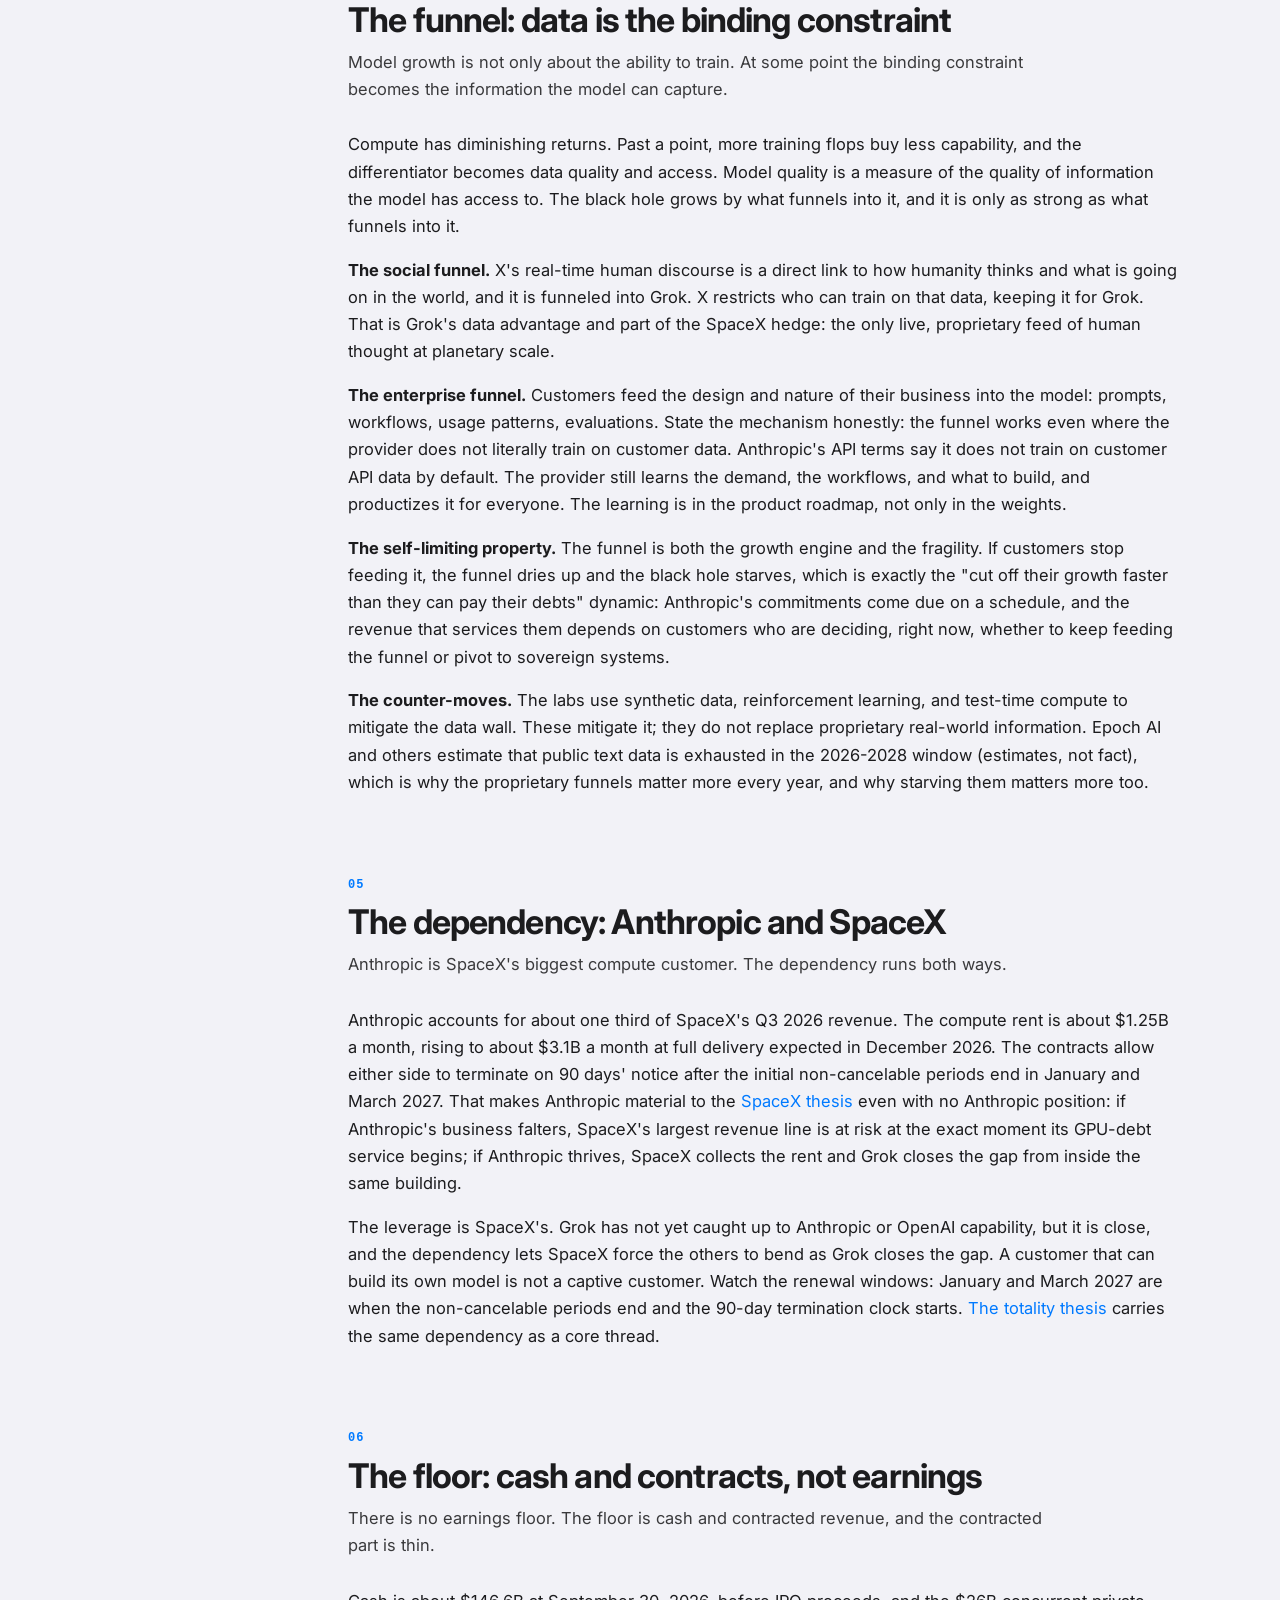
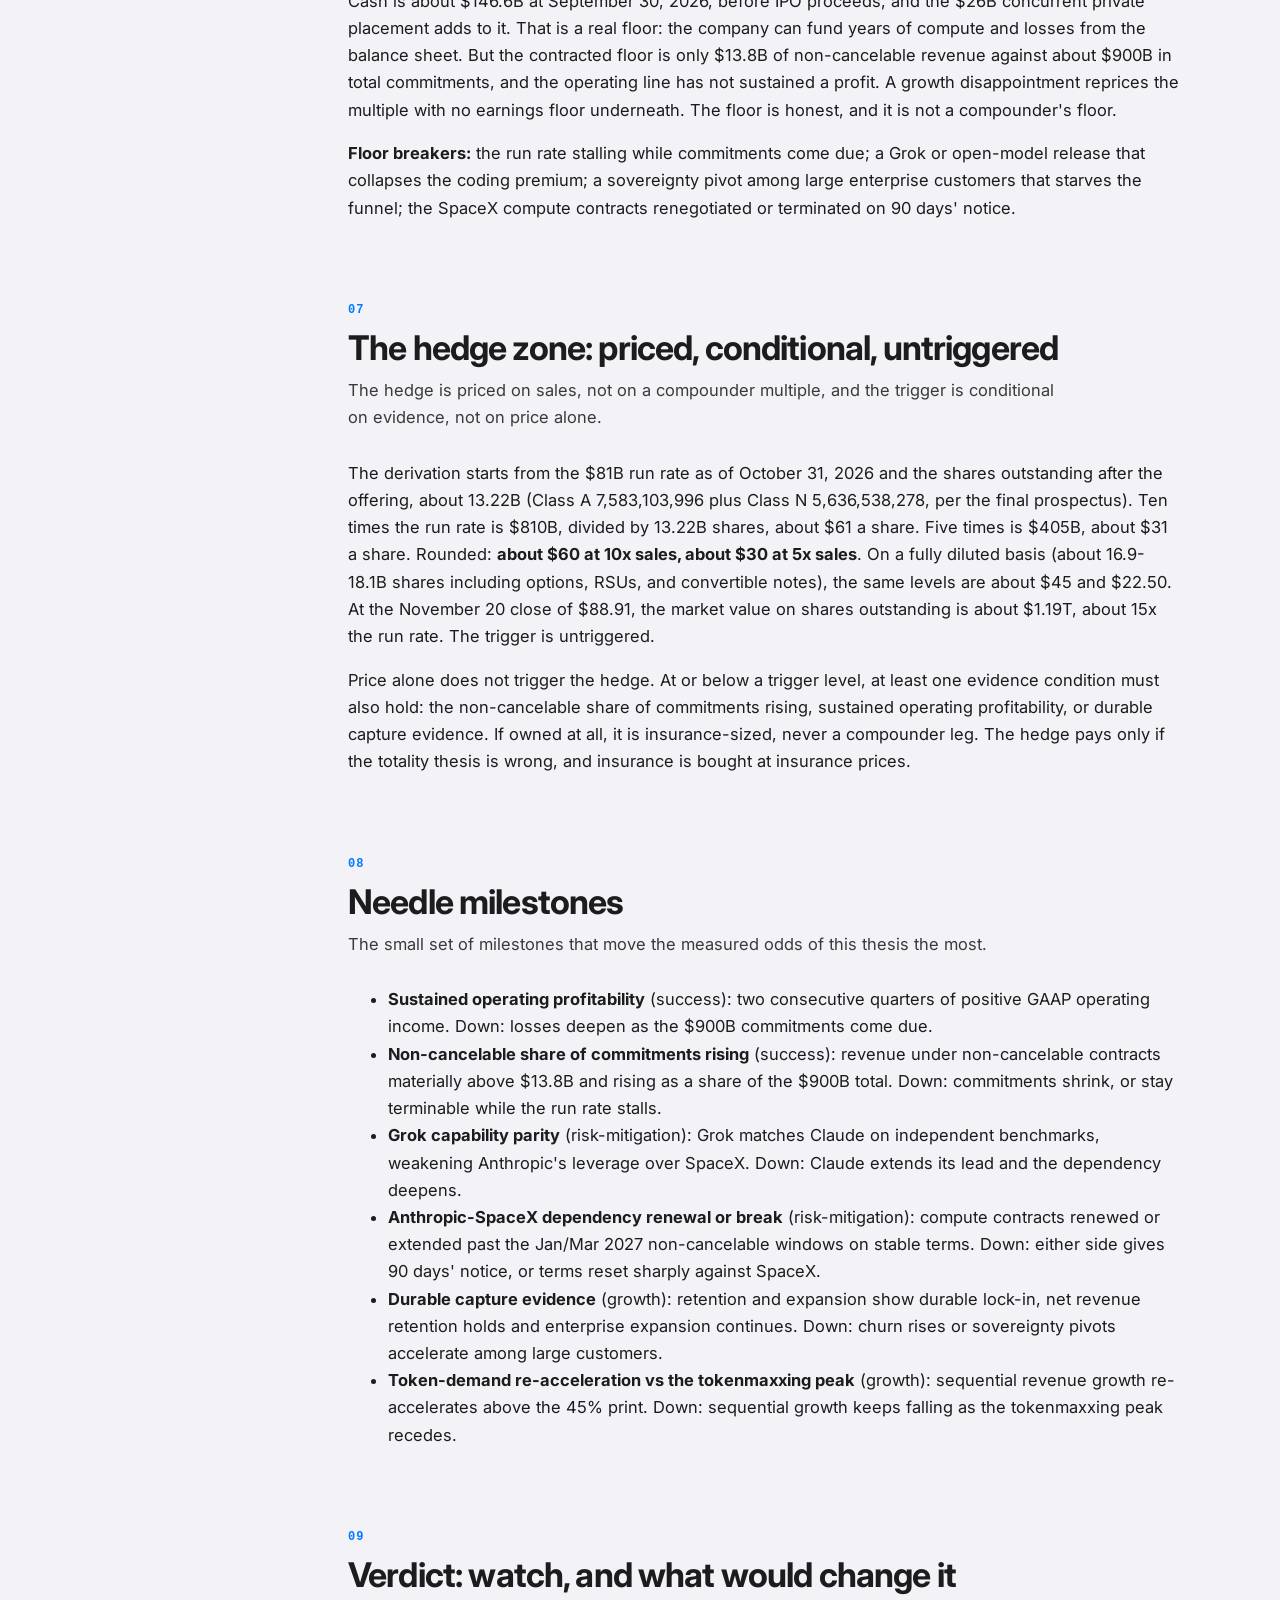
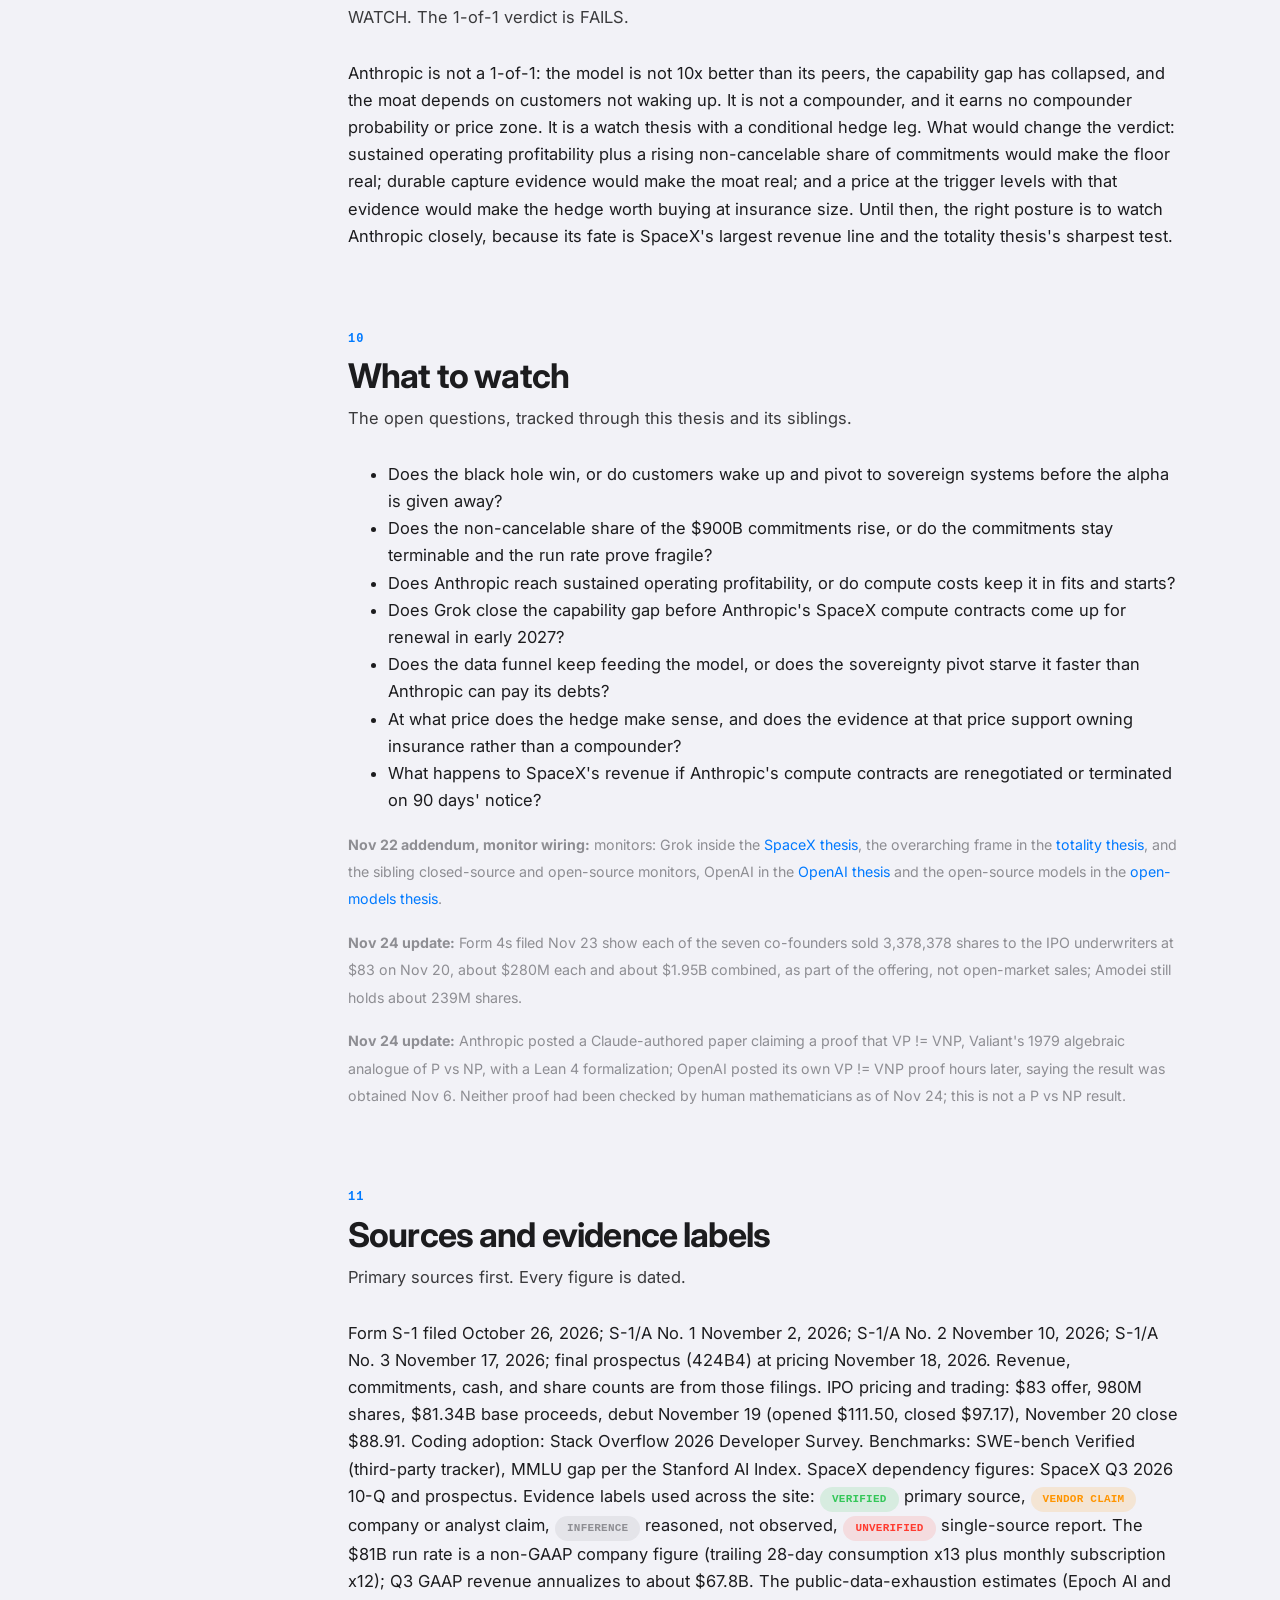
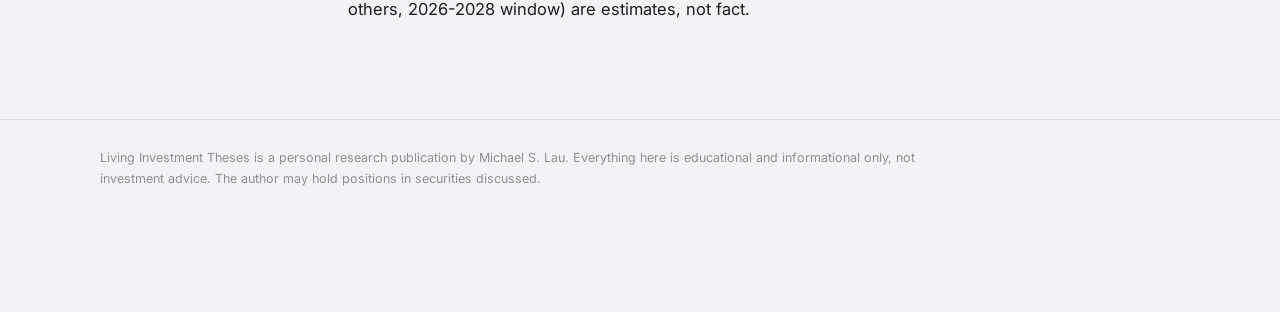
==== commit 4e9724ec: "Publish" ====
--- a/ant/index.html
+++ b/ant/index.html
@@ -57,7 +57,7 @@
 <section class="glass updates closed" id="updates" aria-label="Recent updates">
   <button class="upd-head" data-upd-toggle aria-expanded="false">
     <span class="upd-head-text"><span class="upd-kicker">Living log</span><span class="upd-title">Recent updates</span></span>
-    <span class="upd-count">3</span>
+    <span class="upd-count">4</span>
     <svg class="upd-chev" viewBox="0 0 24 24" fill="none" stroke="currentColor" stroke-width="2" stroke-linecap="round" stroke-linejoin="round"><path d="M6 9l6 6 6-6"/></svg>
   </button>
   <div class="upd-collapsible"><div class="upd-collapsible-in">
@@ -71,7 +71,7 @@
       
     </div>
     <div class="upd-list" data-upd-list tabindex="0" aria-label="Updates, scroll for older entries"><div class="upd-sentinel" data-upd-sentinel aria-hidden="true"></div></div>
-    <script type="application/json" class="upd-data">[{"id": "upd-2026-11-24-cofounder-ipo-share-sales-form4", "date": "2026-11-24", "title": "Form 4s: each of Anthropic's 7 co-founders sold ~3.38M shares to the IPO underwriters at $83", "source": "SEC Form 4 filed Nov 23, 2026 (EDGAR): https://www.sec.gov/Archives/edgar/data/2130357/000215794726000004/xslF345X06/form4-11232026_101129.xml ; relayed on X: https://x.com/CaktusJxck/status/2124999740559380833 ; https://x.com/guillermoflor/status/2125048635226292660", "sentiment": "neutral", "summary": "SEC Form 4 filings (filed Nov 23, 2026) show Dario Amodei sold 3,378,378 Class A shares on Nov 20 at the $83 IPO price (about $280M) to the underwriters as part of the offering, and that each of the seven co-founders sold the same number (about $1.95B combined), not open-market sales after the IPO.", "detail": "P2, Nov 23, 2026, 4:53 PM CT, @CaktusJxck: Dario Amodei sold about 3.38M Class A shares at $83 (about $280.4M) per a Form 4 filed Nov 23; shares sold Nov 20 at the IPO underwriter price, plus a separate tax-withholding line. https://x.com/CaktusJxck/status/2124999740559380833 . Nov 23, 8:07 PM CT, @guillermoflor: all 7 co-founders sold 3,378,378 shares each in the IPO at $83 (about $1.95B combined); the shares went to the underwriters as part of the offering, not into the open market. https://x.com/guillermoflor/status/2125048635226292660 . Several other accounts report the same figures; posts say Amodei still holds roughly 239M shares. Verified on EDGAR Nov 24: Amodei's Form 4 (accession 0002157947-26-000004) shows the 3,378,378-share sale on Nov 20 at $83, footnote 2 confirming the sale price to the underwriters in the IPO, plus a 345,011-share tax-withholding line on Nov 19; 202,785,471 shares held directly after. The seven-co-founder figure matches the S-1/A, which lists each co-founder offering 3,378,378 shares, and Daniela Amodei's Form 4 shows the same sale. Amodei still holds about 239M shares in total (direct plus indirect). Bearish framing elsewhere on X (\"couldn't wait to get out\") misreads an IPO-offering sale as an open-market exit. No needle, pillar, probability or sizing change.", "ticker": "ANT", "section": "monitor", "section_title": "What to watch", "time": "07:47", "priority": "P2", "loc": "loc-upd-2026-11-24-cofounder-ipo-share-sales-form4", "distilled": false}, {"id": "upd-2026-11-22-ant-monitor-wiring", "date": "2026-11-22", "title": "Monitor section wired to OpenAI and open-models theses", "source": "Thesis wiring, Nov 22, 2026", "sentiment": "neutral", "summary": "The Anthropic thesis's monitor section now links to the OpenAI and open-models theses, completing the four-monitor cross-links.", "detail": "Wiring entry. The monitor section now links to the sibling monitors: OpenAI in the OpenAI thesis and the open-source models in the open-models thesis, alongside Grok inside the SpaceX thesis and the totality thesis. No needle, pillar, probability, or verdict change.", "ticker": "ANT", "section": "monitor", "section_title": "What to watch", "time": "15:36", "priority": "P2", "loc": "loc-upd-2026-11-22-ant-monitor-wiring", "distilled": false}, {"id": "upd-2026-11-22-ant-thesis-build", "date": "2026-11-22", "title": "The Anthropic thesis build: a watch thesis with a conditional hedge", "source": "Thesis creation, Nov 22, 2026", "sentiment": "neutral", "summary": "The Anthropic thesis is live as a watch-first monitor: verdict WATCH, 1-of-1 FAILS. The hedge-buy case is conditional and untriggered at $88.91 (about $1.19T, about 15x the $81B run rate). Trigger levels derived from the S-1 filings: about $60 at 10x sales, about $30 at 5x.", "detail": "Creation entry. Anthropic is watched, not bought: the model is not 10x better (the capability gap has collapsed, MMLU 17.5 points to 0.3), the black-hole moat depends on customers not waking up, and only $13.8B of $900B in commitments is non-cancelable. The hedge case is argued in full (coding lead, $146.6B cash, Q3 +1,127% growth, coexistence with Palantir) and the fail case in full (89x cheaper open competition, compute 55-58% of revenue, tokenmaxxing peak passed, IPO distribution incentives). The data-funnel mechanism and the two-way Anthropic-SpaceX dependency are core monitoring threads.", "ticker": "", "section": "thesis", "section_title": "The thesis in one page", "time": "15:31", "priority": "P1", "loc": "loc-upd-2026-11-22-ant-thesis-build", "distilled": false}]</script>
+    <script type="application/json" class="upd-data">[{"id": "upd-2026-11-24-vp-vnp-rival-proofs", "date": "2026-11-24", "title": "Anthropic and OpenAI post rival AI-generated proofs that VP != VNP (not yet human-checked)", "source": "@AndrewCurran_ on X: Nov 23, 2026, 5:02 PM CT https://x.com/AndrewCurran_/status/2125001971690315858 ; Nov 24, 2026, 12:04 PM CT https://x.com/AndrewCurran_/status/2125289527531245998", "sentiment": "positive", "summary": "Anthropic uploaded, with no announcement, a paper with Claude as sole author (an unspecified internal research Claude model) claiming a proof that VP != VNP, Valiant's 1979 algebraic analogue of P vs NP. About five hours later OpenAI posted its own VP != VNP proof, saying the result was obtained on Nov 6, 2026. Neither proof had been checked by human mathematicians as of Nov 24.", "detail": "P2, Nov 23, 2026, 5:02 PM CT, @AndrewCurran_: \"Once again, as with the Exponential Time Hypothesis paper, Claude is the sole author. And once again, an unspecified 'internal research Claude model.' Uploaded with no announcement.\" https://x.com/AndrewCurran_/status/2125001971690315858 . Nov 24, 2026, 12:04 PM CT, @AndrewCurran_: \"OpenAI has posted their own VP != VNP proof in response to Anthropic's, and says their result 'was obtained on November 6, 2026.' ... As with Anthropic's result, no name on the paper.\" https://x.com/AndrewCurran_/status/2125289527531245998 . Relays describe Anthropic's upload as a ~70-page paper with ~73,000 lines of Lean 4 formalization (e.g. https://x.com/CKeruac/status/2125321003370770470). Caveats: no official announcement post from either lab on X; both claims are unreviewed by human mathematicians; this is not a P vs NP result. Bearing: frontier research-capability race between the two labs (a capability signal, not revenue). No needle, pillar, probability or sizing change.", "ticker": "ANT", "section": "monitor", "section_title": "What to watch", "time": "17:08", "priority": "P2", "loc": "loc-upd-2026-11-24-vp-vnp-rival-proofs", "distilled": false}, {"id": "upd-2026-11-24-cofounder-ipo-share-sales-form4", "date": "2026-11-24", "title": "Form 4s: each of Anthropic's 7 co-founders sold ~3.38M shares to the IPO underwriters at $83", "source": "SEC Form 4 filed Nov 23, 2026 (EDGAR): https://www.sec.gov/Archives/edgar/data/2130357/000215794726000004/xslF345X06/form4-11232026_101129.xml ; relayed on X: https://x.com/CaktusJxck/status/2124999740559380833 ; https://x.com/guillermoflor/status/2125048635226292660", "sentiment": "neutral", "summary": "SEC Form 4 filings (filed Nov 23, 2026) show Dario Amodei sold 3,378,378 Class A shares on Nov 20 at the $83 IPO price (about $280M) to the underwriters as part of the offering, and that each of the seven co-founders sold the same number (about $1.95B combined), not open-market sales after the IPO.", "detail": "P2, Nov 23, 2026, 4:53 PM CT, @CaktusJxck: Dario Amodei sold about 3.38M Class A shares at $83 (about $280.4M) per a Form 4 filed Nov 23; shares sold Nov 20 at the IPO underwriter price, plus a separate tax-withholding line. https://x.com/CaktusJxck/status/2124999740559380833 . Nov 23, 8:07 PM CT, @guillermoflor: all 7 co-founders sold 3,378,378 shares each in the IPO at $83 (about $1.95B combined); the shares went to the underwriters as part of the offering, not into the open market. https://x.com/guillermoflor/status/2125048635226292660 . Several other accounts report the same figures; posts say Amodei still holds roughly 239M shares. Verified on EDGAR Nov 24: Amodei's Form 4 (accession 0002157947-26-000004) shows the 3,378,378-share sale on Nov 20 at $83, footnote 2 confirming the sale price to the underwriters in the IPO, plus a 345,011-share tax-withholding line on Nov 19; 202,785,471 shares held directly after. The seven-co-founder figure matches the S-1/A, which lists each co-founder offering 3,378,378 shares, and Daniela Amodei's Form 4 shows the same sale. Amodei still holds about 239M shares in total (direct plus indirect). Bearish framing elsewhere on X (\"couldn't wait to get out\") misreads an IPO-offering sale as an open-market exit. No needle, pillar, probability or sizing change.", "ticker": "ANT", "section": "monitor", "section_title": "What to watch", "time": "07:47", "priority": "P2", "loc": "loc-upd-2026-11-24-cofounder-ipo-share-sales-form4", "distilled": false}, {"id": "upd-2026-11-22-ant-monitor-wiring", "date": "2026-11-22", "title": "Monitor section wired to OpenAI and open-models theses", "source": "Thesis wiring, Nov 22, 2026", "sentiment": "neutral", "summary": "The Anthropic thesis's monitor section now links to the OpenAI and open-models theses, completing the four-monitor cross-links.", "detail": "Wiring entry. The monitor section now links to the sibling monitors: OpenAI in the OpenAI thesis and the open-source models in the open-models thesis, alongside Grok inside the SpaceX thesis and the totality thesis. No needle, pillar, probability, or verdict change.", "ticker": "ANT", "section": "monitor", "section_title": "What to watch", "time": "15:36", "priority": "P2", "loc": "loc-upd-2026-11-22-ant-monitor-wiring", "distilled": false}, {"id": "upd-2026-11-22-ant-thesis-build", "date": "2026-11-22", "title": "The Anthropic thesis build: a watch thesis with a conditional hedge", "source": "Thesis creation, Nov 22, 2026", "sentiment": "neutral", "summary": "The Anthropic thesis is live as a watch-first monitor: verdict WATCH, 1-of-1 FAILS. The hedge-buy case is conditional and untriggered at $88.91 (about $1.19T, about 15x the $81B run rate). Trigger levels derived from the S-1 filings: about $60 at 10x sales, about $30 at 5x.", "detail": "Creation entry. Anthropic is watched, not bought: the model is not 10x better (the capability gap has collapsed, MMLU 17.5 points to 0.3), the black-hole moat depends on customers not waking up, and only $13.8B of $900B in commitments is non-cancelable. The hedge case is argued in full (coding lead, $146.6B cash, Q3 +1,127% growth, coexistence with Palantir) and the fail case in full (89x cheaper open competition, compute 55-58% of revenue, tokenmaxxing peak passed, IPO distribution incentives). The data-funnel mechanism and the two-way Anthropic-SpaceX dependency are core monitoring threads.", "ticker": "", "section": "thesis", "section_title": "The thesis in one page", "time": "15:31", "priority": "P1", "loc": "loc-upd-2026-11-22-ant-thesis-build", "distilled": false}]</script>
   </div></div>
 </section>
 <!-- RECENT-UPDATES:END -->
@@ -217,6 +217,7 @@
             </ul>
             <p><span class="addendum" id="loc-upd-2026-11-22-ant-monitor-wiring"><b>Nov 22 addendum, monitor wiring:</b> monitors: Grok inside the <a href="../spcx/">SpaceX thesis</a>, the overarching frame in the <a href="../ai-stack-totality/">totality thesis</a>, and the sibling closed-source and open-source monitors, OpenAI in the <a href="../openai/">OpenAI thesis</a> and the open-source models in the <a href="../open-models/">open-models thesis</a>.</span></p>
             <p><span class="addendum" id="loc-upd-2026-11-24-cofounder-ipo-share-sales-form4"><b>Nov 24 update:</b> Form 4s filed Nov 23 show each of the seven co-founders sold 3,378,378 shares to the IPO underwriters at $83 on Nov 20, about $280M each and about $1.95B combined, as part of the offering, not open-market sales; Amodei still holds about 239M shares.</span></p>
+            <p><span class="addendum" id="loc-upd-2026-11-24-vp-vnp-rival-proofs"><b>Nov 24 update:</b> Anthropic posted a Claude-authored paper claiming a proof that VP != VNP, Valiant's 1979 algebraic analogue of P vs NP, with a Lean 4 formalization; OpenAI posted its own VP != VNP proof hours later, saying the result was obtained Nov 6. Neither proof had been checked by human mathematicians as of Nov 24; this is not a P vs NP result.</span></p>
             </div>
           </section>
 
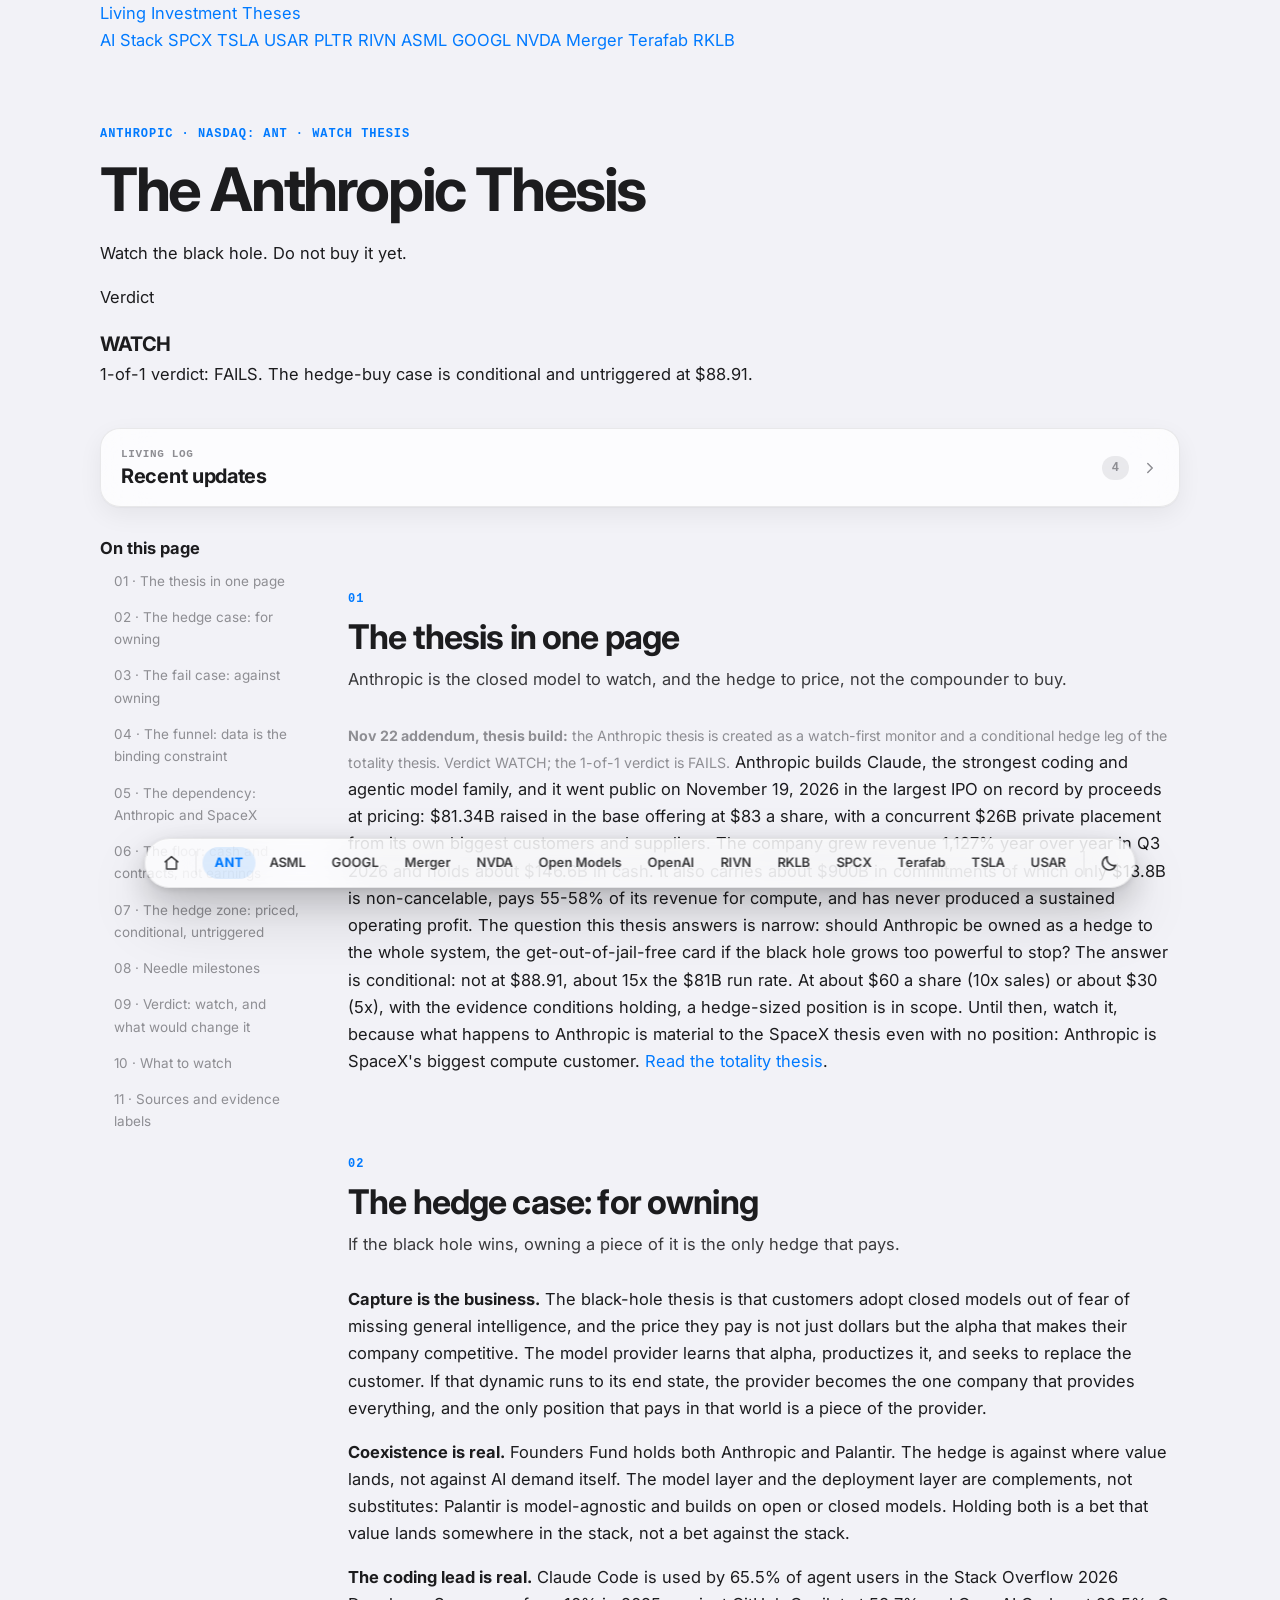
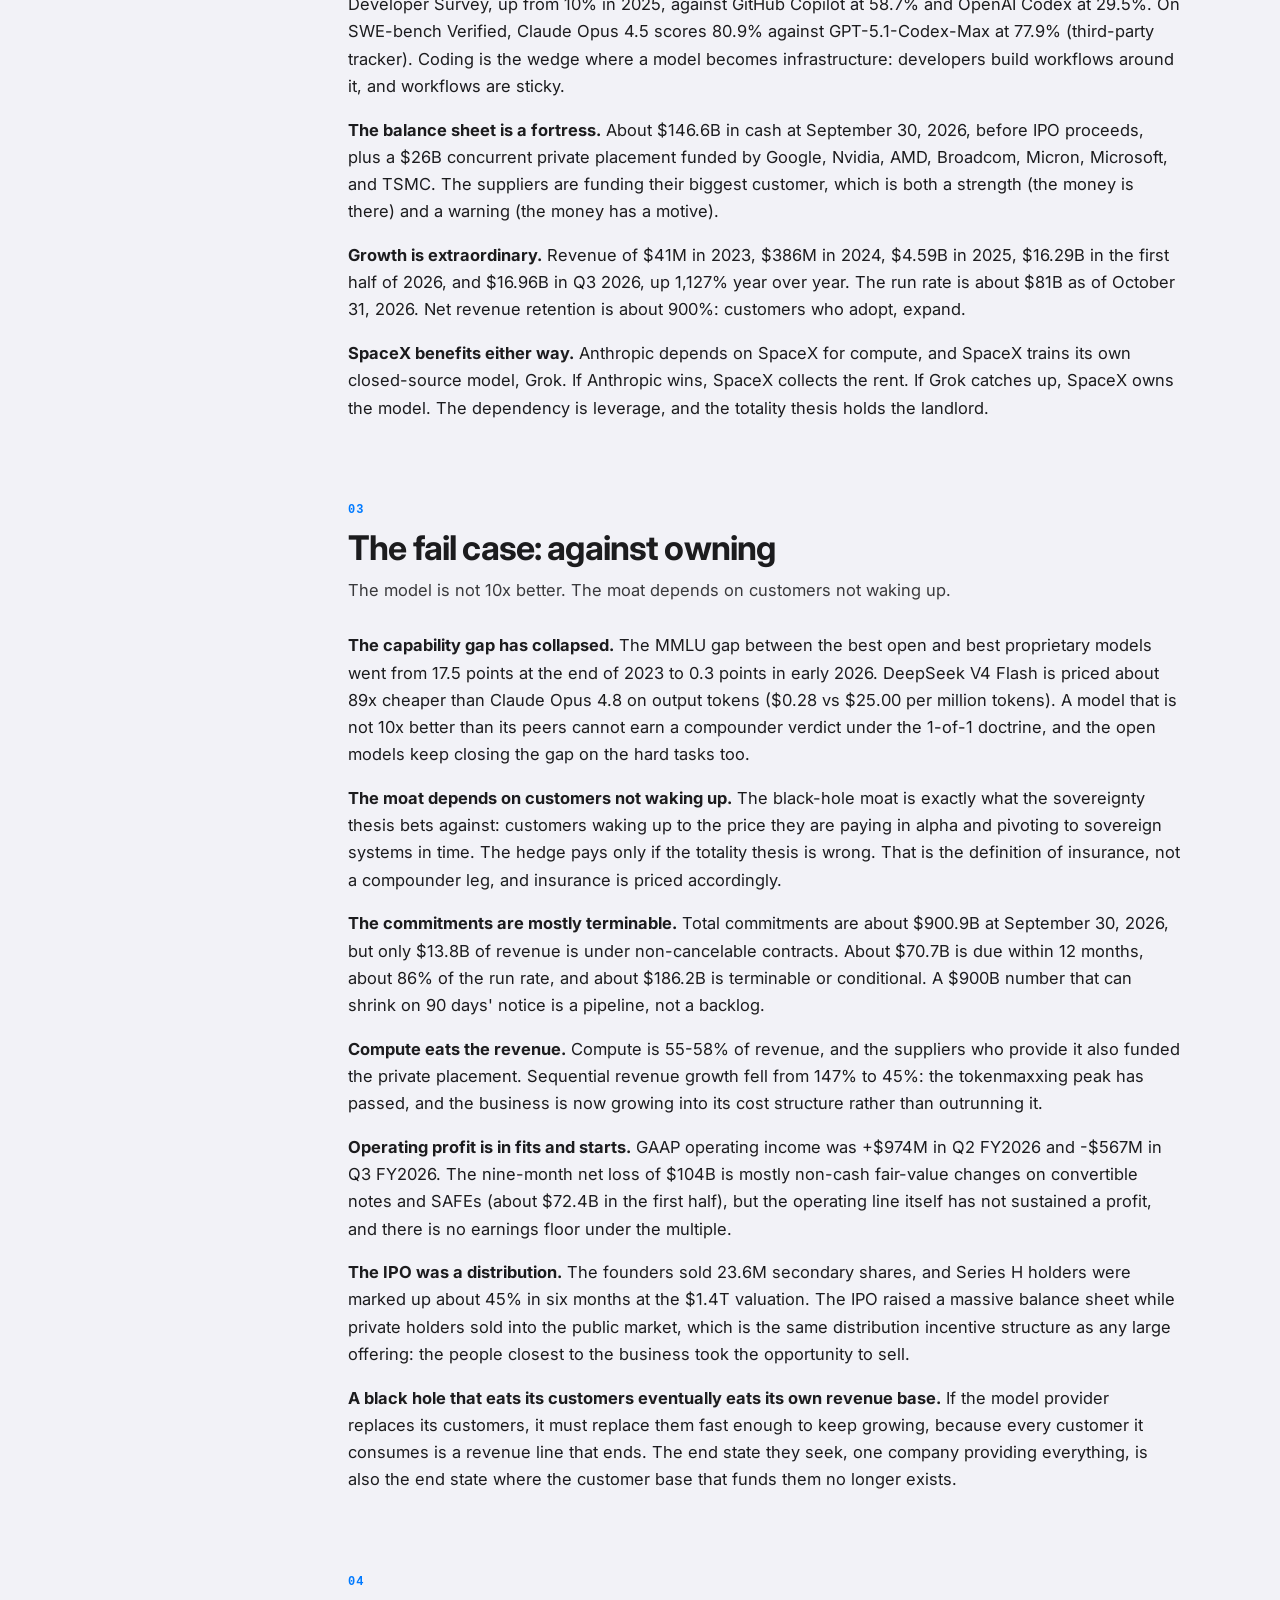
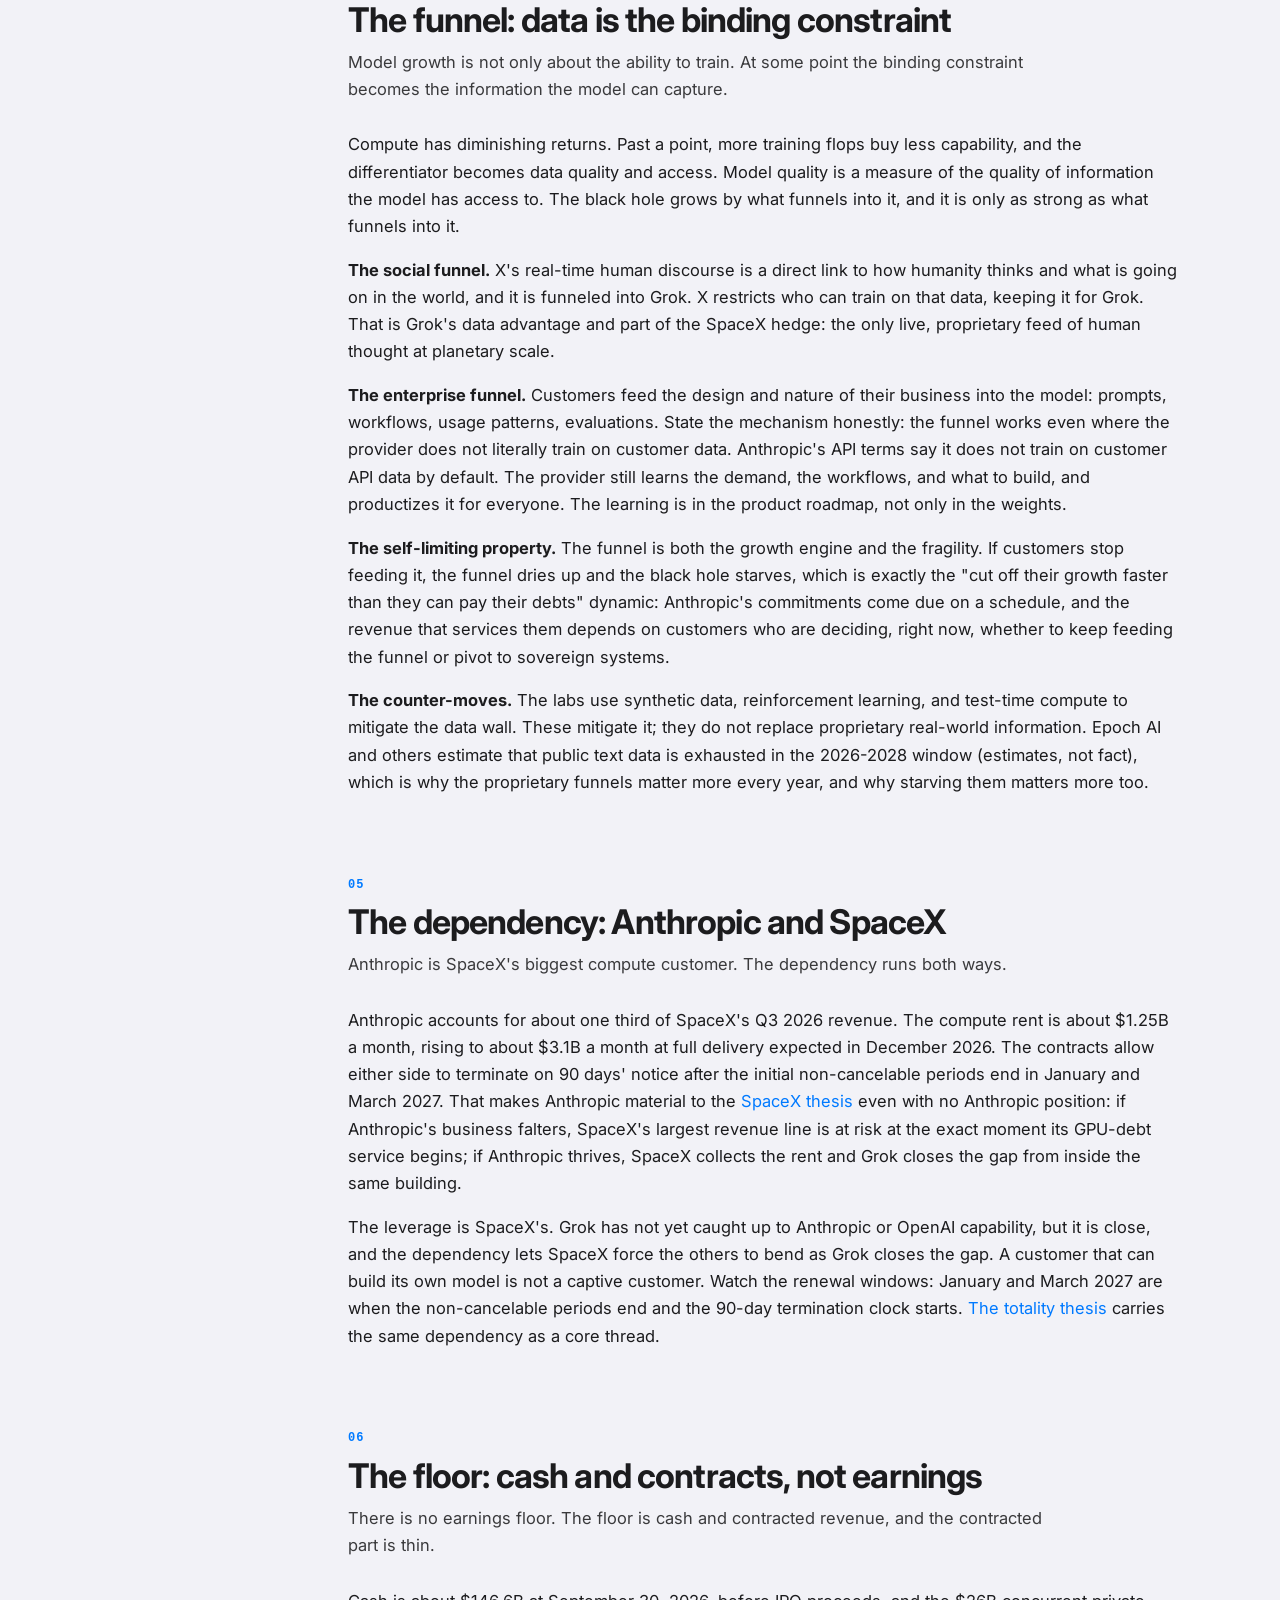
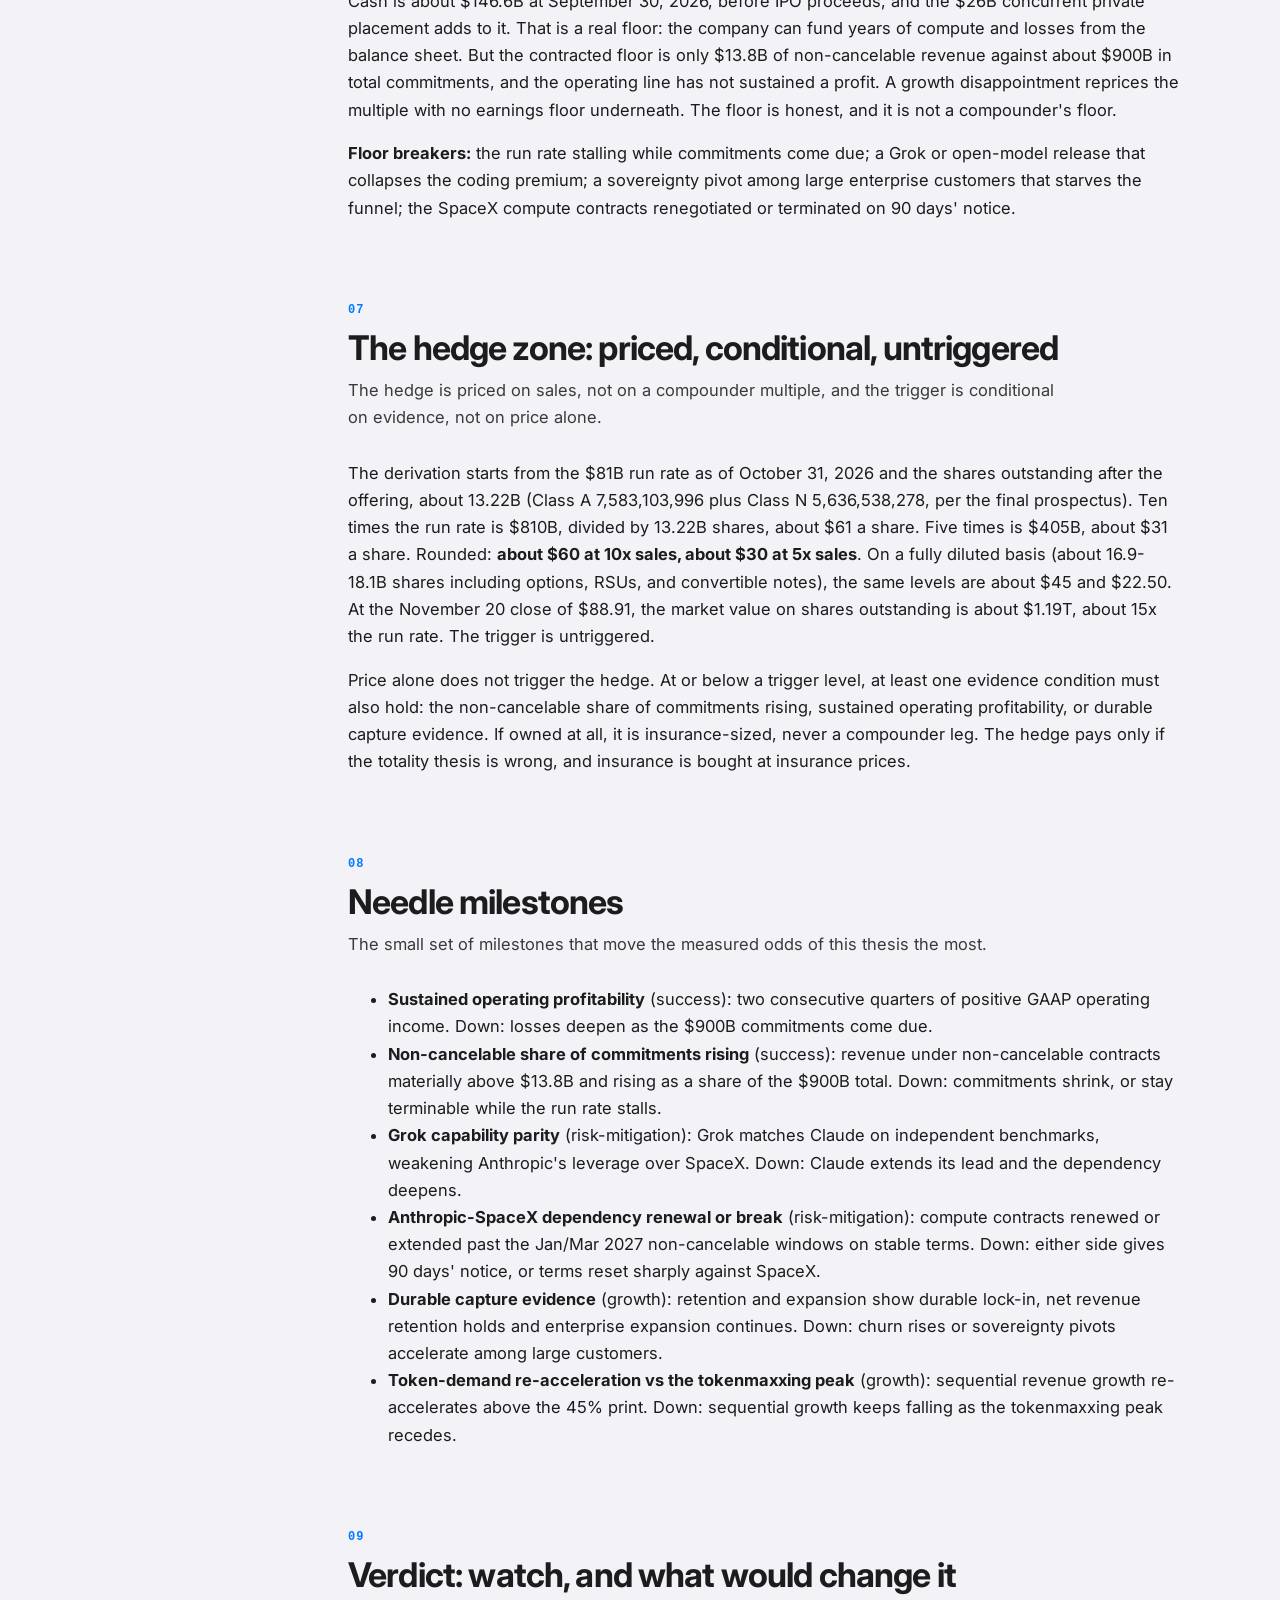
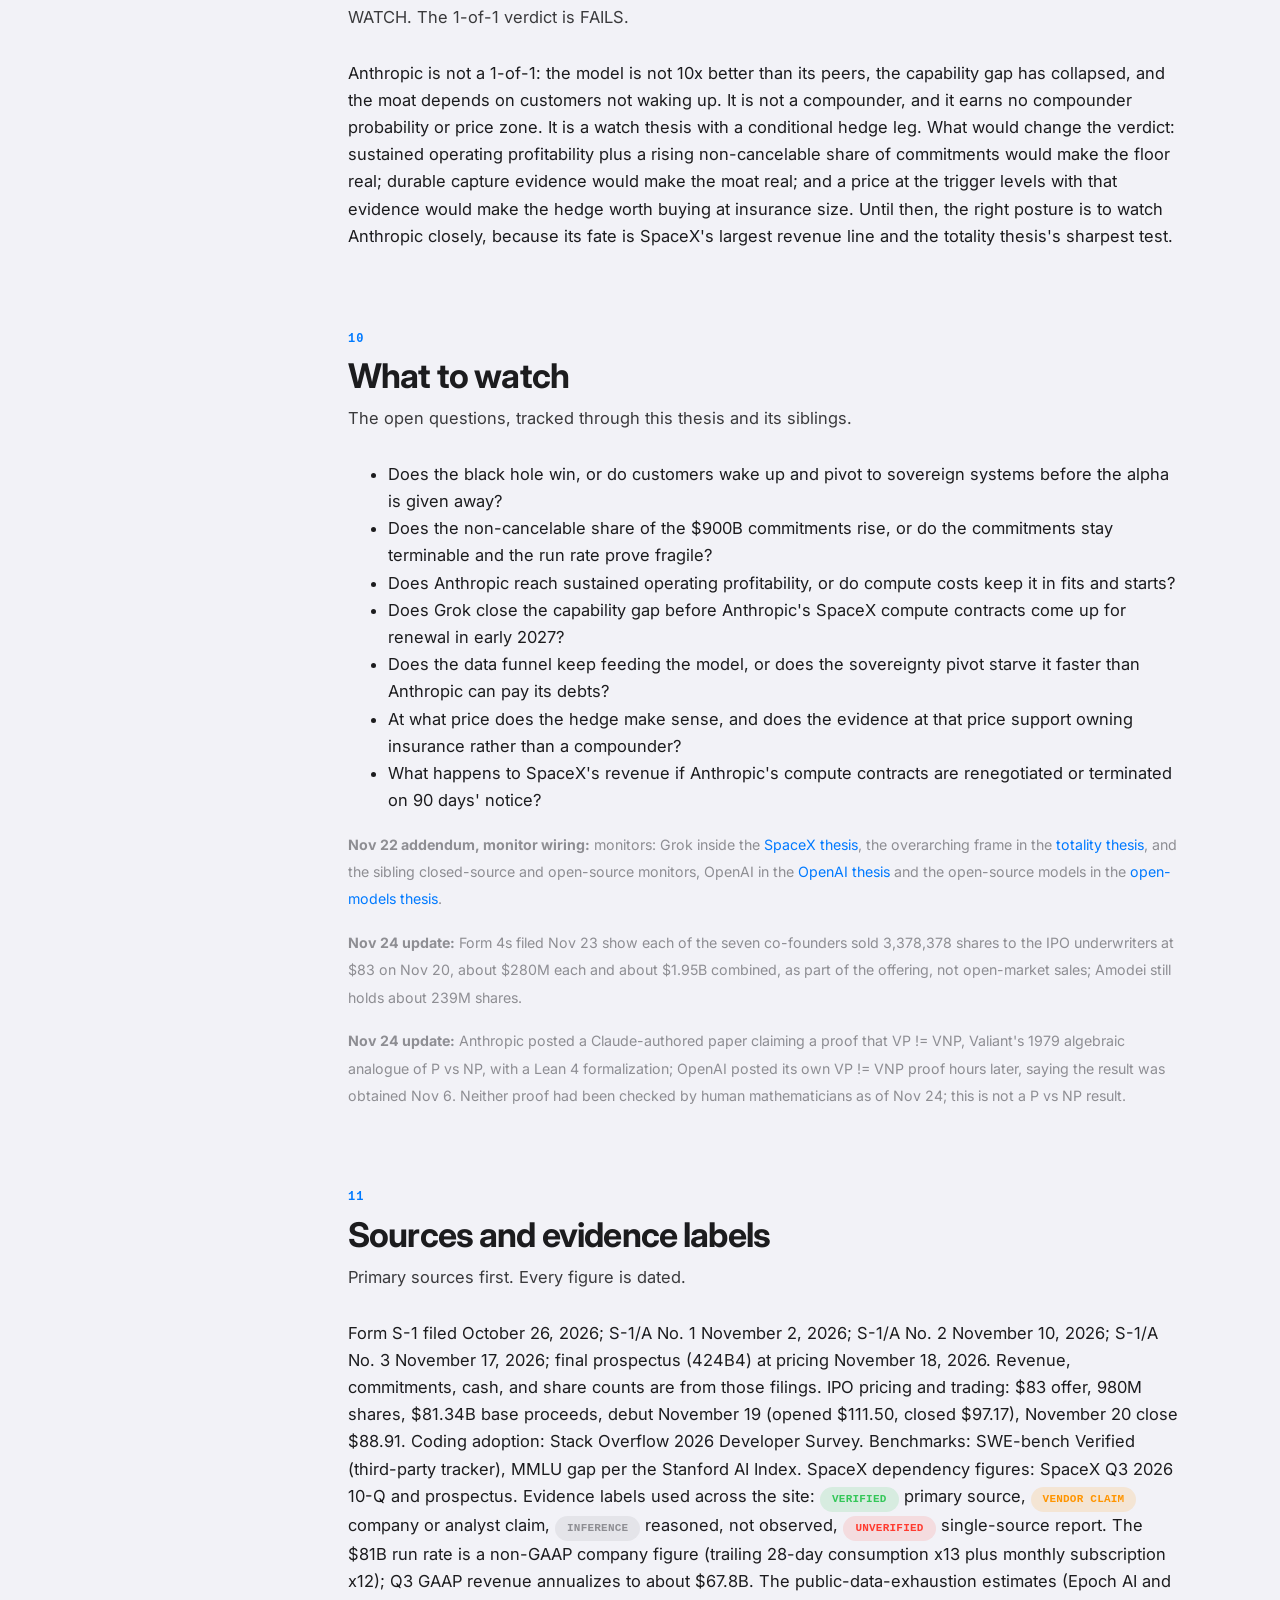
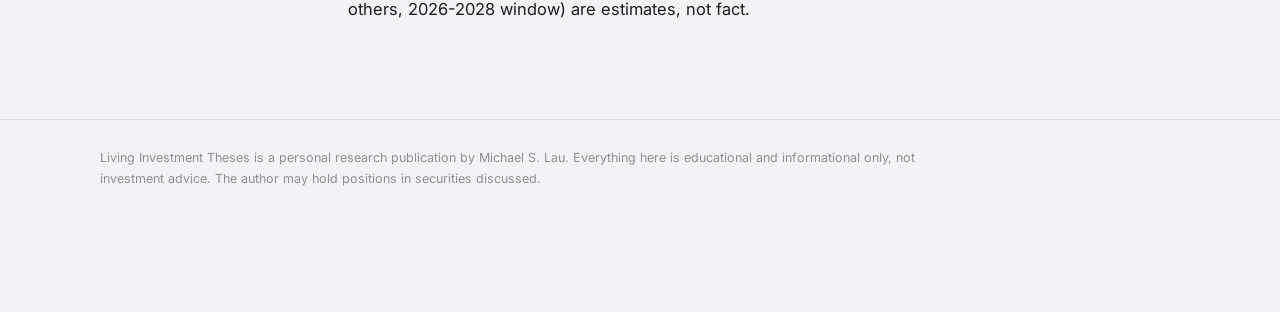
==== commit 0f2a5a61: "Bottom nav: alphabetical order + iOS-style click scrolling" ====
--- a/ant/index.html
+++ b/ant/index.html
@@ -3,7 +3,7 @@
 <meta charset="utf-8"><meta name="viewport" content="width=device-width, initial-scale=1">
 <title>The Anthropic Thesis</title>
 <script>try{var t=localStorage.getItem("thesis-theme");if(t==="dark"||t==="light")document.documentElement.setAttribute("data-theme",t);}catch(e){}</script>
-<link rel="stylesheet" href="../liquid-glass.css?v=20261122f">
+<link rel="stylesheet" href="../liquid-glass.css?v=20261125a">
 <style>
 /* Page specifics (kept local; shared system lives in liquid-glass.css) */
 .layout { display: grid; grid-template-columns: 200px minmax(0,1fr); gap: 48px; align-items: start; }
@@ -236,5 +236,5 @@
 </div>
 </main>
 <footer class="site-footer"><div class="wrap"><div class="legal">Living Investment Theses is a personal research publication by Michael S. Lau. Everything here is educational and informational only, not investment advice. The author may hold positions in securities discussed.</div></div></footer>
-<script src="../site.js?v=20261123a" defer></script>
+<script src="../site.js?v=20261125a" defer></script>
 </body></html>
--- a/liquid-glass.css
+++ b/liquid-glass.css
@@ -168,6 +168,33 @@
 .site-nav a.nav-link:hover { background: rgba(142,142,147,.16); color: var(--ink); text-decoration: none; }
 .site-nav a.nav-link.active { background: var(--blue-t); color: var(--blue); font-weight: 700; }
 .site-nav a.nav-link svg { width: 16px; height: 16px; }
+/* Click-scroll chevrons: iOS-style, they exist only when there is more to
+   scroll in that direction, and vanish entirely when everything fits. */
+.site-nav .nav-scroll {
+  border: none; background: transparent; cursor: pointer; flex: none;
+  width: 28px; height: 28px; border-radius: 50%;
+  display: inline-flex; align-items: center; justify-content: center; color: var(--ink-2);
+  transition: opacity .25s var(--ease-ios);
+}
+.site-nav .nav-scroll:hover { background: rgba(142,142,147,.16); color: var(--ink); }
+.site-nav .nav-scroll svg { width: 16px; height: 16px; }
+.site-nav .nav-scroll:disabled { opacity: .28; pointer-events: none; }
+.site-nav.no-overflow .nav-scroll { display: none; }
+/* Edge fades on the scrollable strip, so the pills visibly continue past the
+   dock's edge instead of clipping hard. Mask (not an overlay) so the blur
+   behind the dock still shows through. */
+.site-nav.can-scroll-l .nav-links {
+  -webkit-mask-image: linear-gradient(to right, transparent, #000 28px, #000 100%);
+  mask-image: linear-gradient(to right, transparent, #000 28px, #000 100%);
+}
+.site-nav.can-scroll-r .nav-links {
+  -webkit-mask-image: linear-gradient(to right, #000 0, #000 calc(100% - 28px), transparent);
+  mask-image: linear-gradient(to right, #000 0, #000 calc(100% - 28px), transparent);
+}
+.site-nav.can-scroll-l.can-scroll-r .nav-links {
+  -webkit-mask-image: linear-gradient(to right, transparent, #000 28px, #000 calc(100% - 28px), transparent);
+  mask-image: linear-gradient(to right, transparent, #000 28px, #000 calc(100% - 28px), transparent);
+}
 .site-nav .nav-divider { width: 1px; height: 24px; background: var(--hair); flex: none; margin: 0 4px; }
 .site-nav a.nav-home {
   display: inline-flex; align-items: center; justify-content: center;
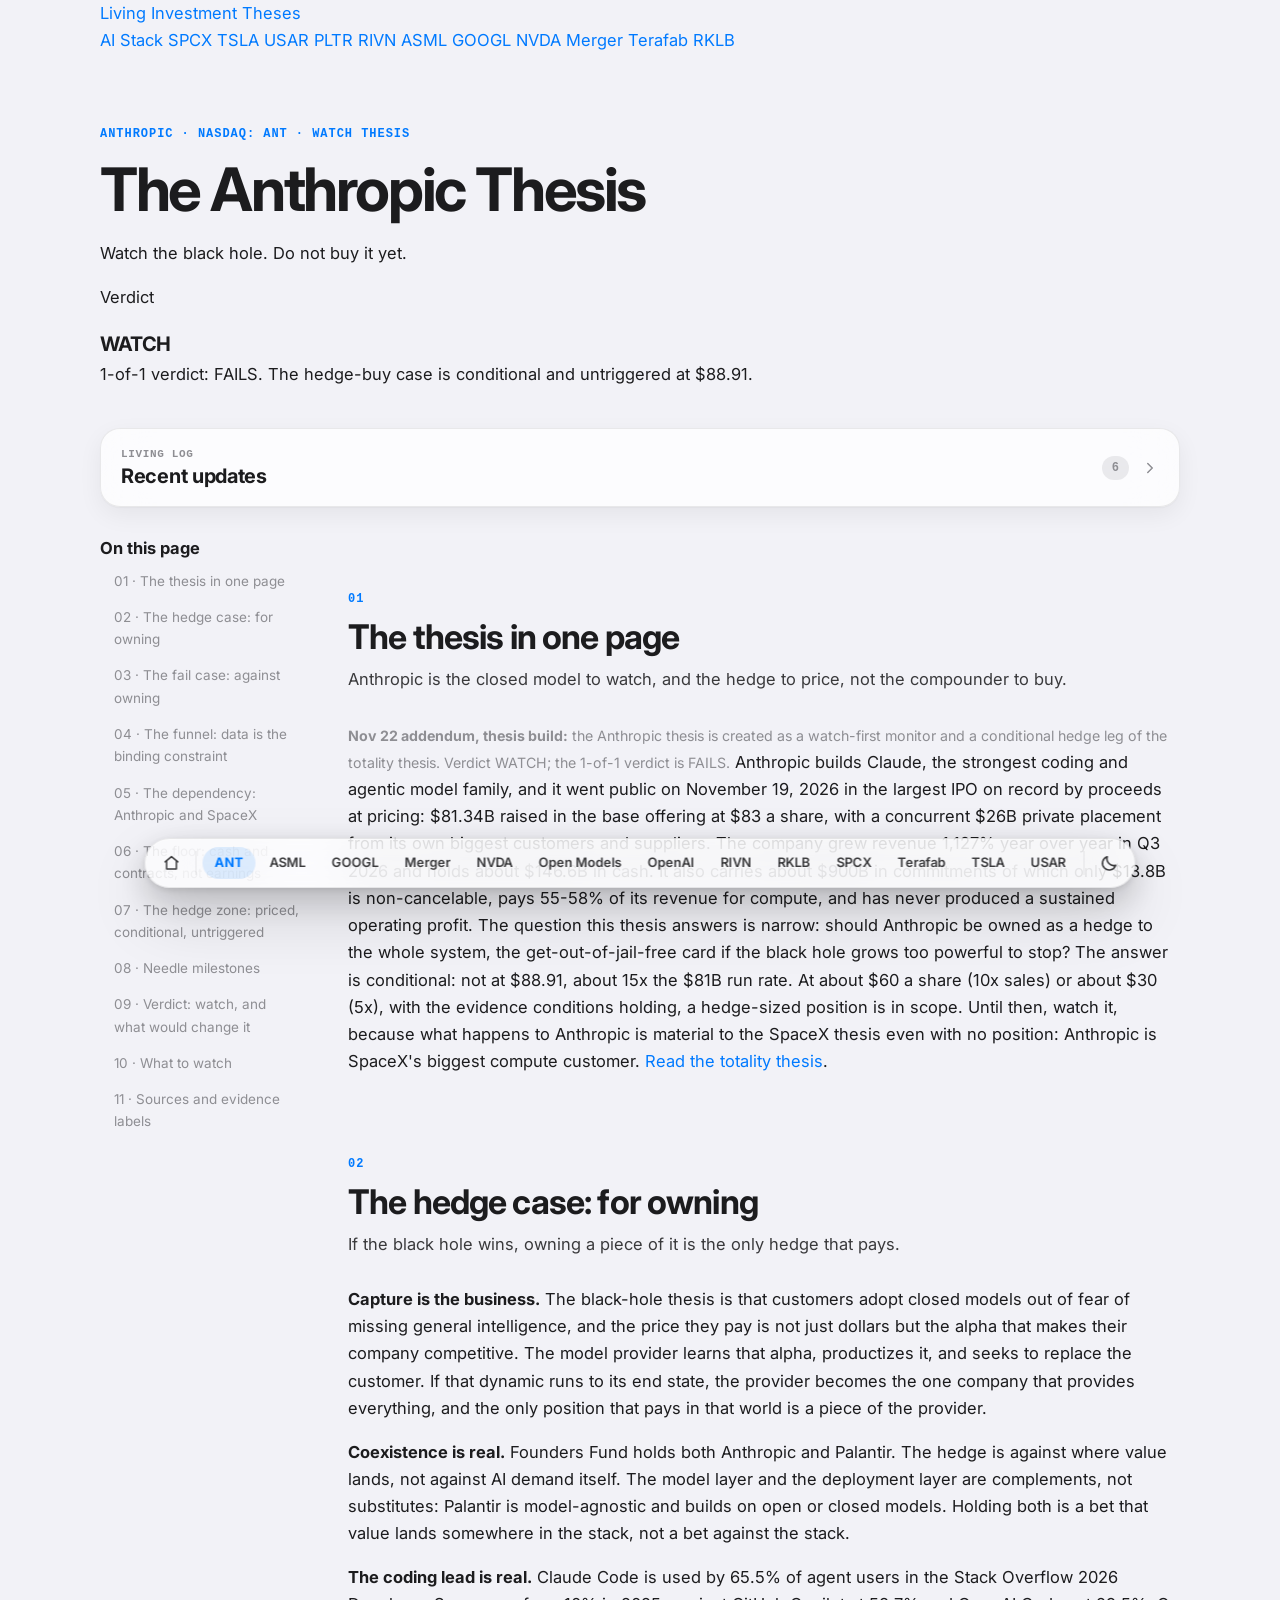
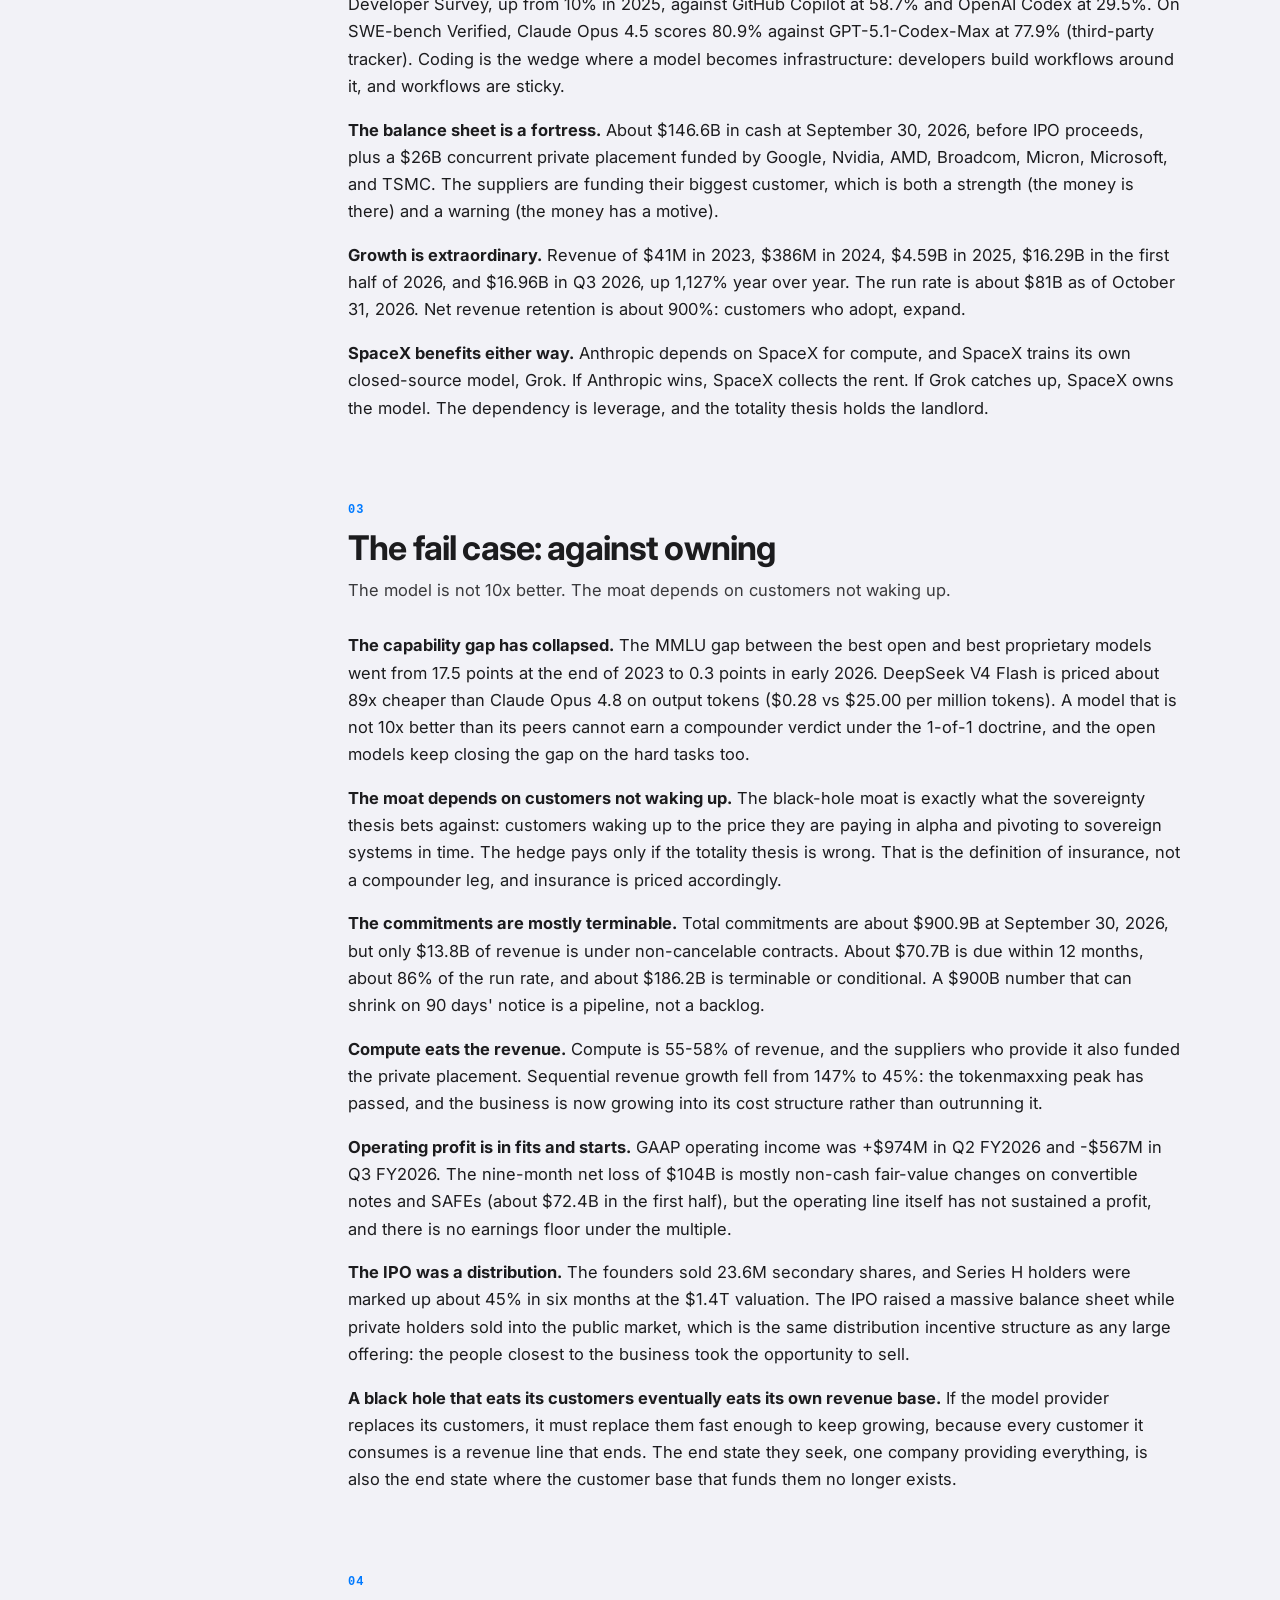
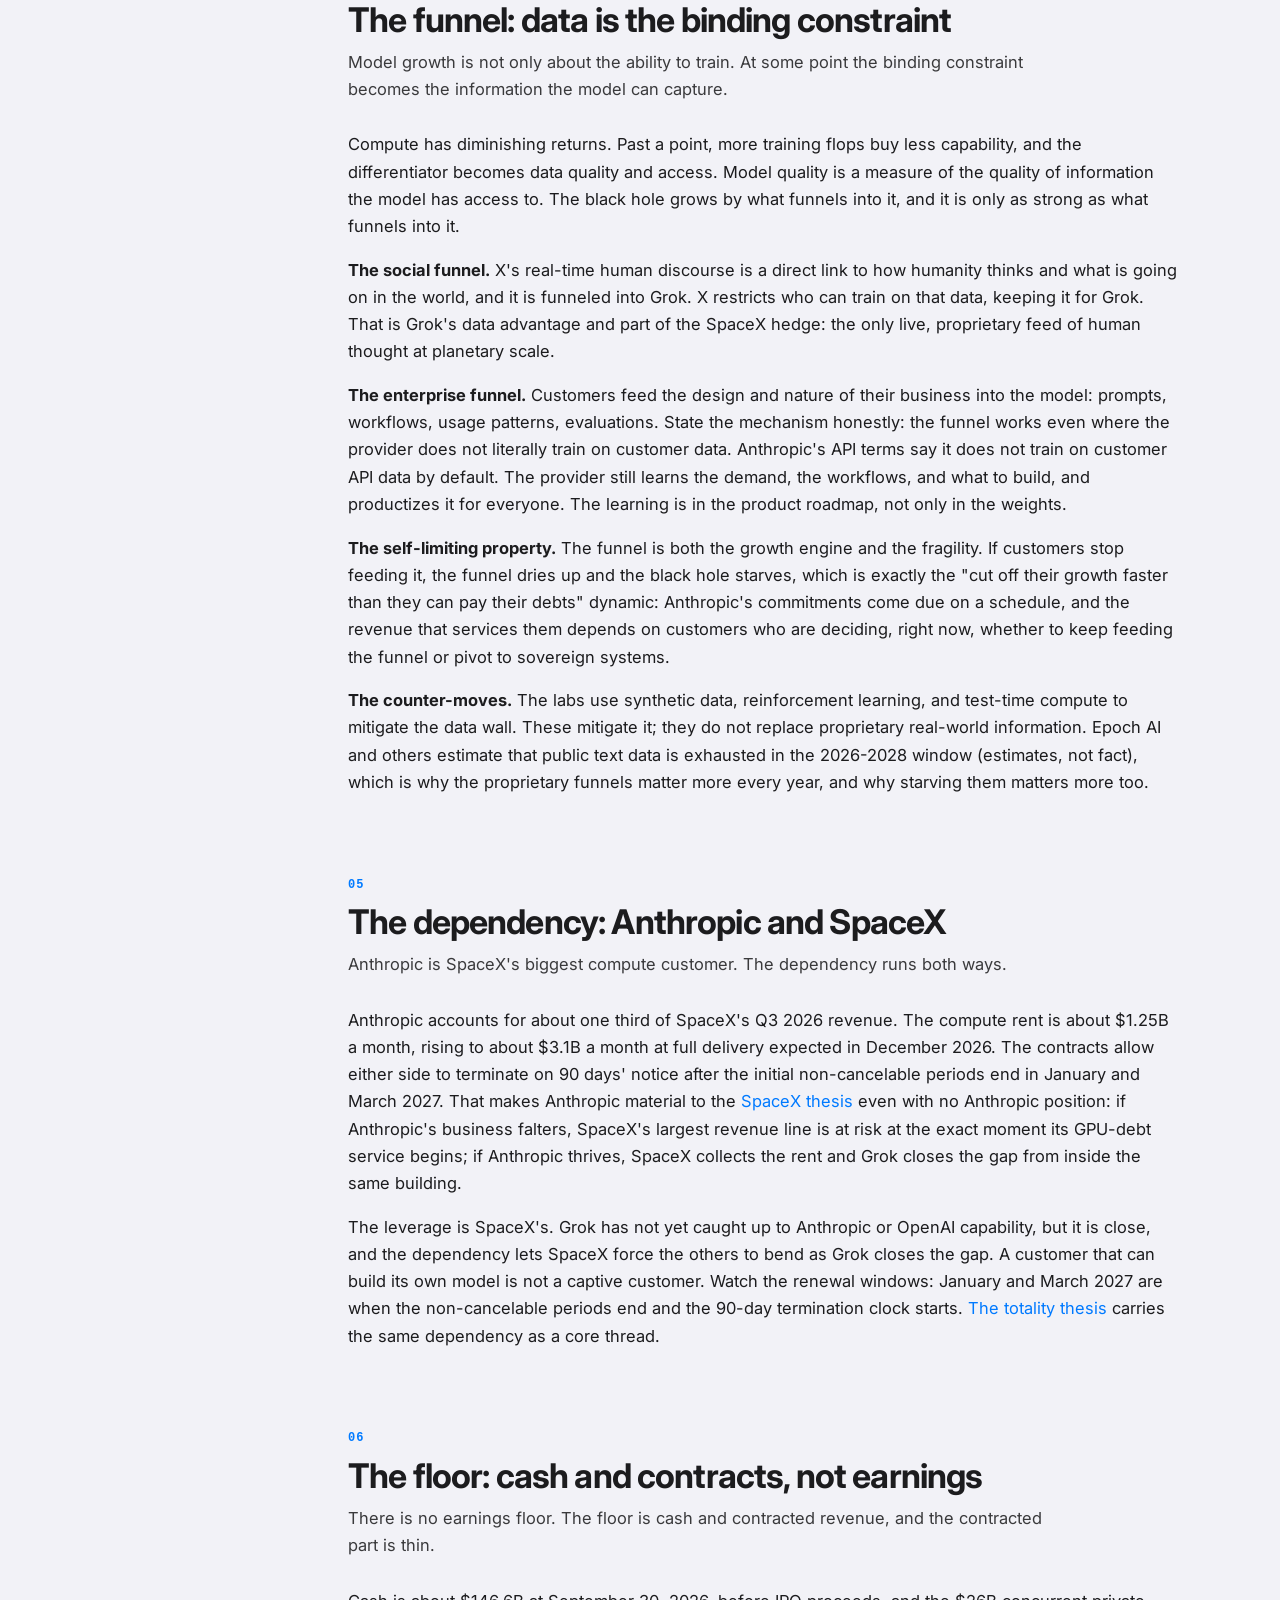
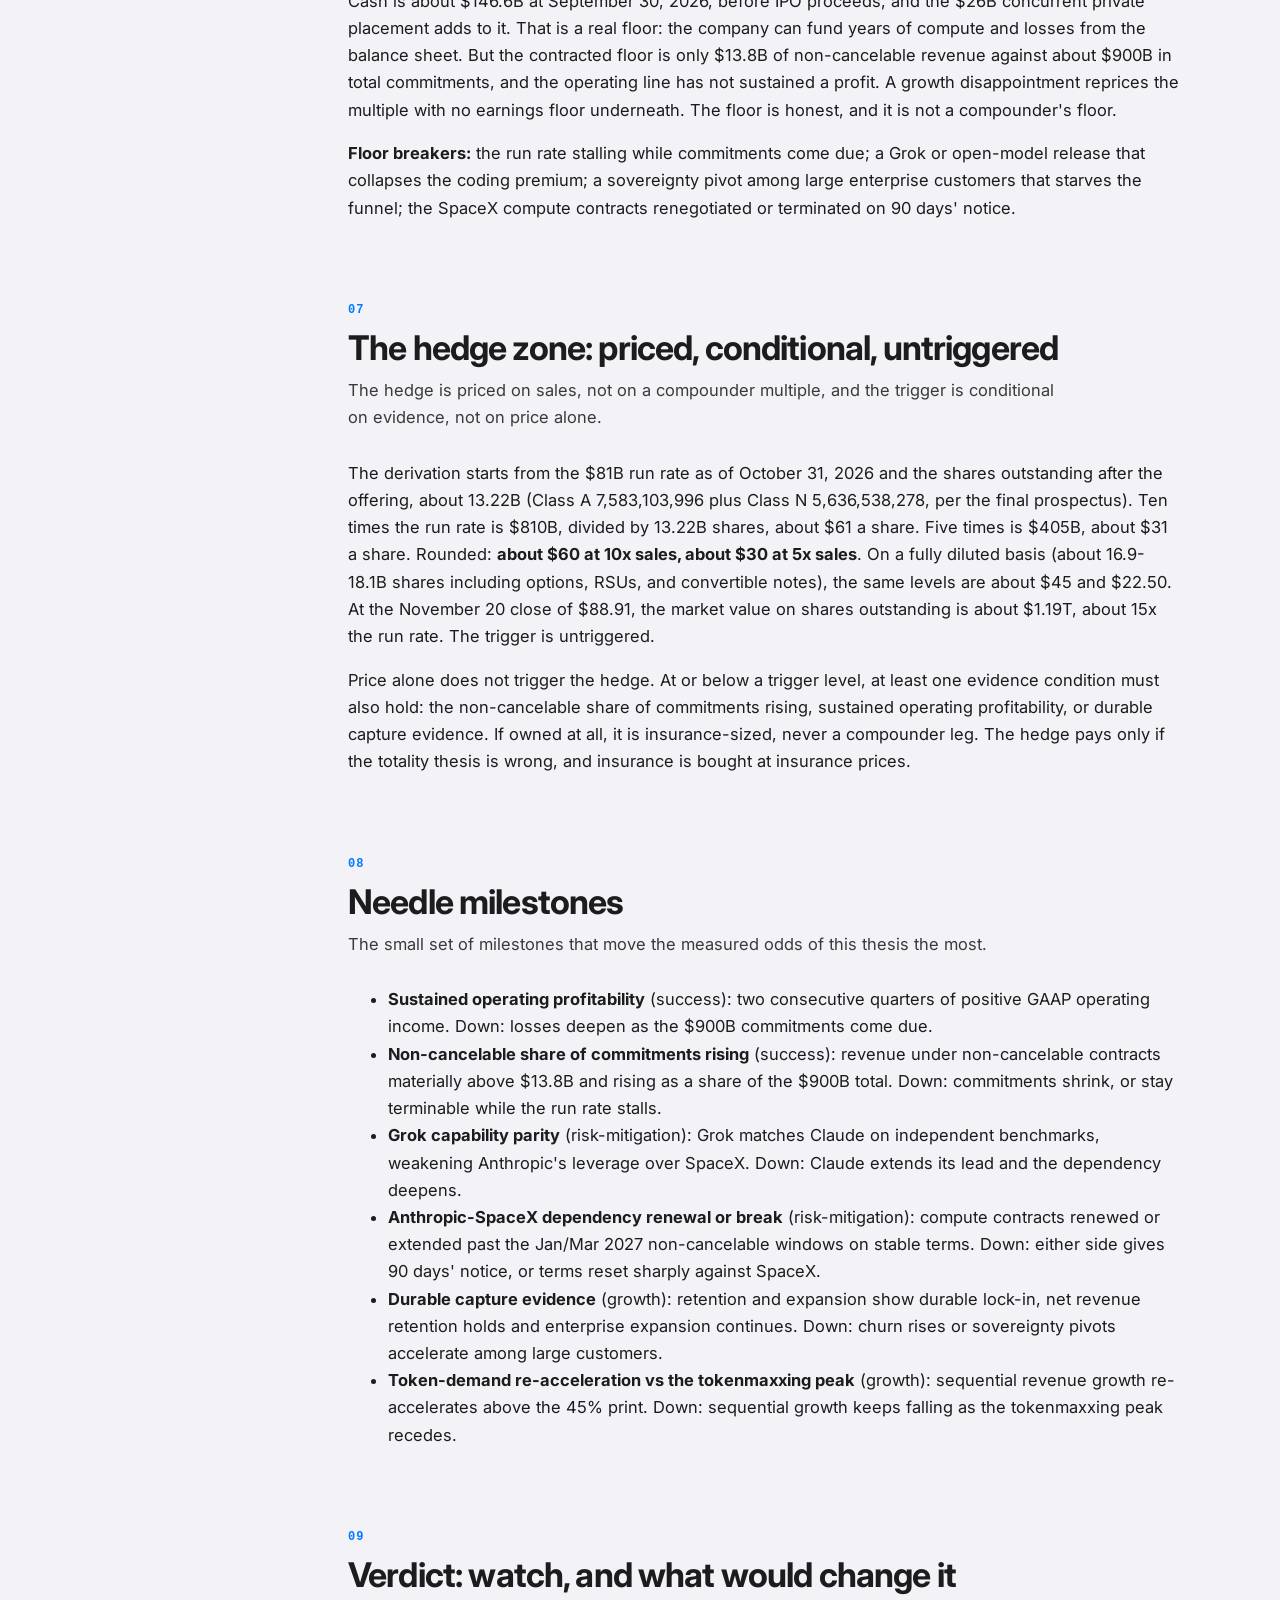
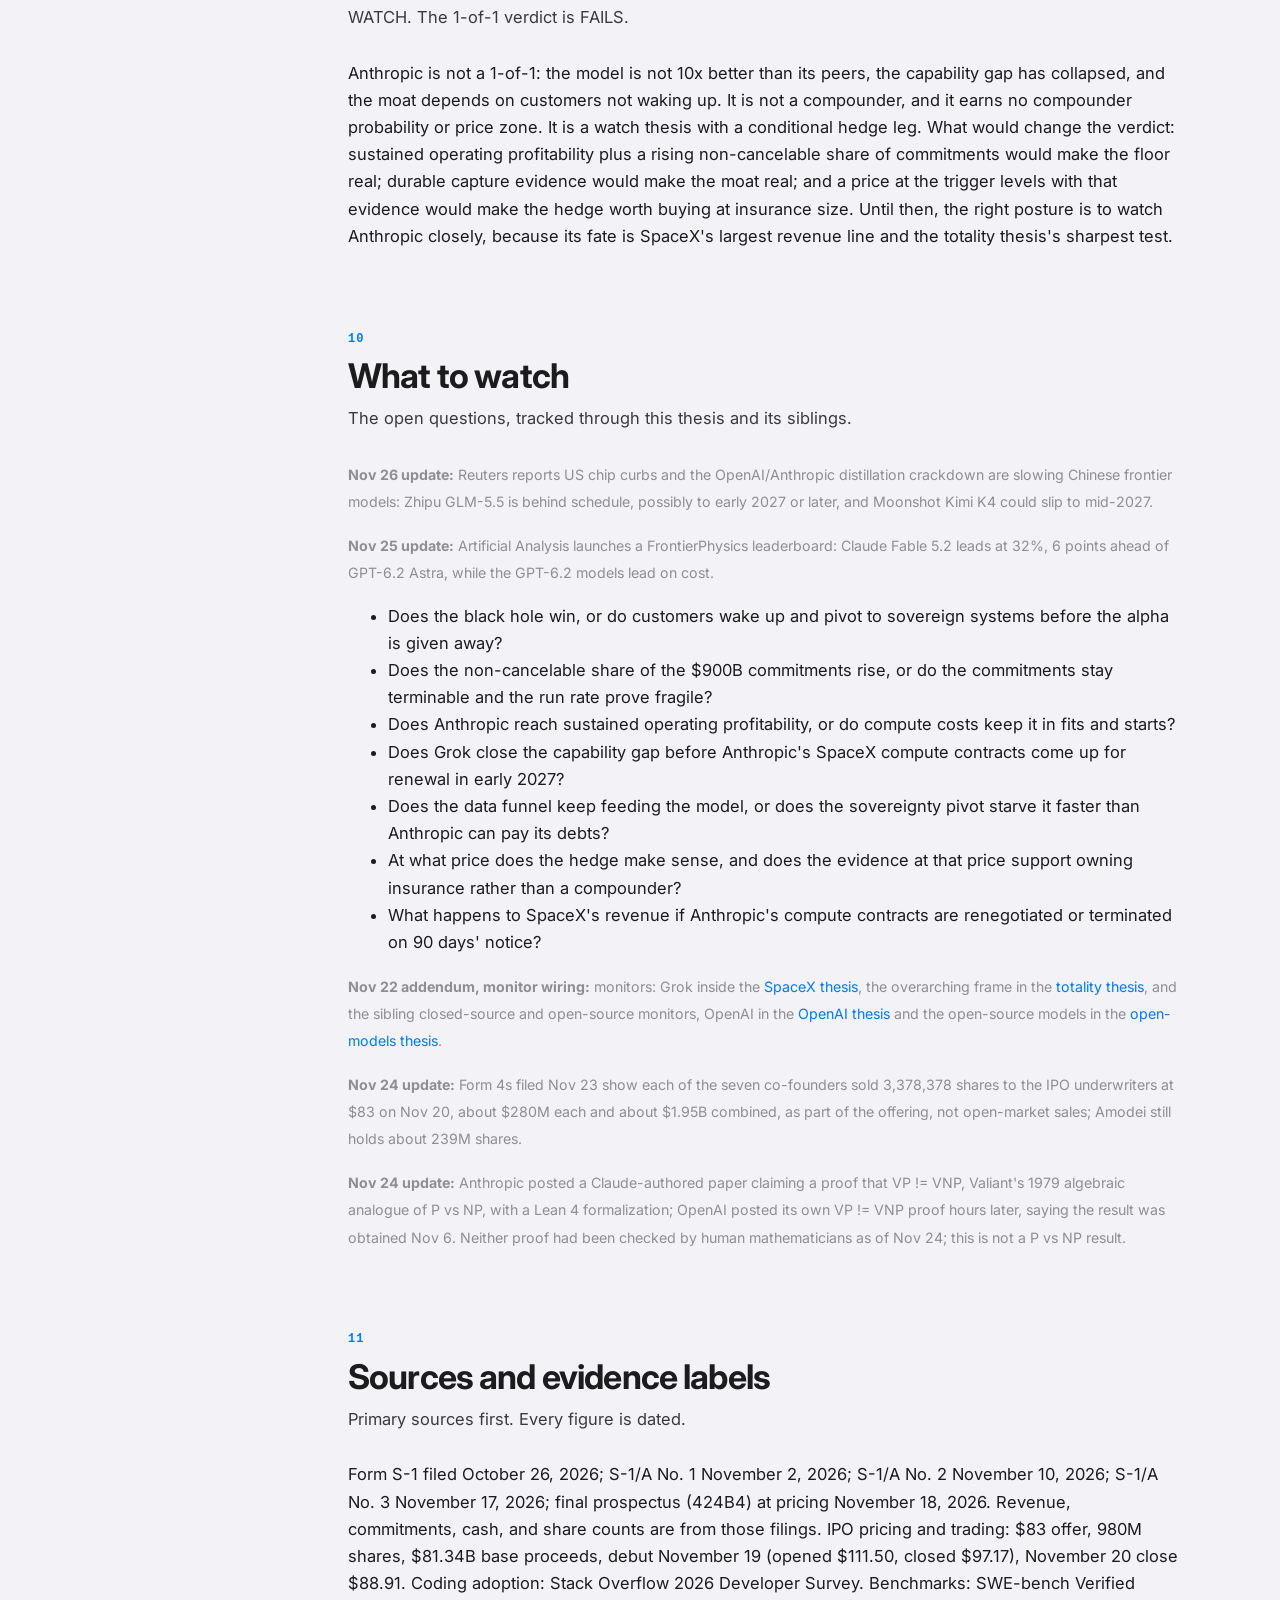
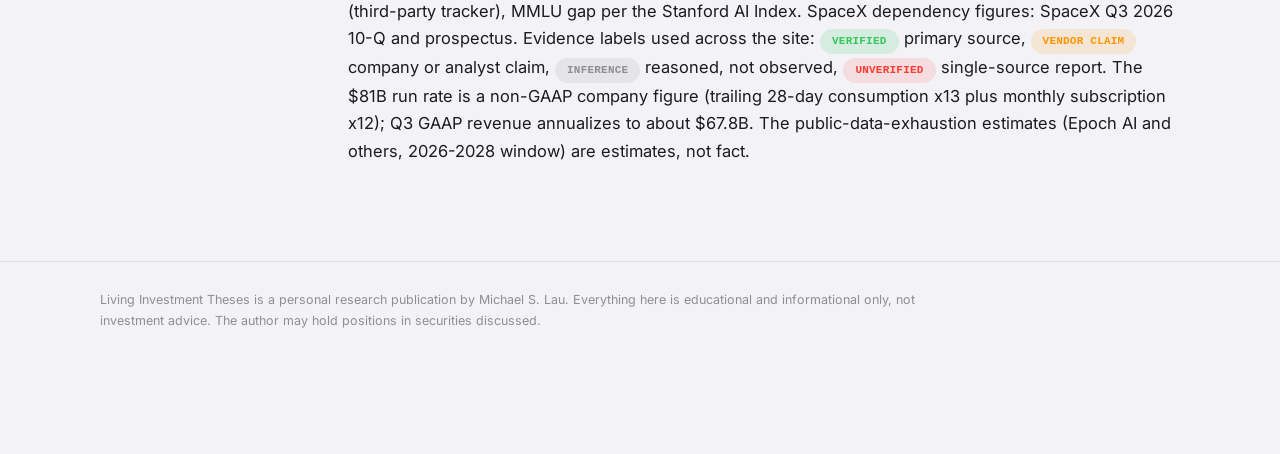
==== commit 14910766: "Publish" ====
--- a/ant/index.html
+++ b/ant/index.html
@@ -57,7 +57,7 @@
 <section class="glass updates closed" id="updates" aria-label="Recent updates">
   <button class="upd-head" data-upd-toggle aria-expanded="false">
     <span class="upd-head-text"><span class="upd-kicker">Living log</span><span class="upd-title">Recent updates</span></span>
-    <span class="upd-count">4</span>
+    <span class="upd-count">6</span>
     <svg class="upd-chev" viewBox="0 0 24 24" fill="none" stroke="currentColor" stroke-width="2" stroke-linecap="round" stroke-linejoin="round"><path d="M6 9l6 6 6-6"/></svg>
   </button>
   <div class="upd-collapsible"><div class="upd-collapsible-in">
@@ -71,7 +71,7 @@
       
     </div>
     <div class="upd-list" data-upd-list tabindex="0" aria-label="Updates, scroll for older entries"><div class="upd-sentinel" data-upd-sentinel aria-hidden="true"></div></div>
-    <script type="application/json" class="upd-data">[{"id": "upd-2026-11-24-vp-vnp-rival-proofs", "date": "2026-11-24", "title": "Anthropic and OpenAI post rival AI-generated proofs that VP != VNP (not yet human-checked)", "source": "@AndrewCurran_ on X: Nov 23, 2026, 5:02 PM CT https://x.com/AndrewCurran_/status/2125001971690315858 ; Nov 24, 2026, 12:04 PM CT https://x.com/AndrewCurran_/status/2125289527531245998", "sentiment": "positive", "summary": "Anthropic uploaded, with no announcement, a paper with Claude as sole author (an unspecified internal research Claude model) claiming a proof that VP != VNP, Valiant's 1979 algebraic analogue of P vs NP. About five hours later OpenAI posted its own VP != VNP proof, saying the result was obtained on Nov 6, 2026. Neither proof had been checked by human mathematicians as of Nov 24.", "detail": "P2, Nov 23, 2026, 5:02 PM CT, @AndrewCurran_: \"Once again, as with the Exponential Time Hypothesis paper, Claude is the sole author. And once again, an unspecified 'internal research Claude model.' Uploaded with no announcement.\" https://x.com/AndrewCurran_/status/2125001971690315858 . Nov 24, 2026, 12:04 PM CT, @AndrewCurran_: \"OpenAI has posted their own VP != VNP proof in response to Anthropic's, and says their result 'was obtained on November 6, 2026.' ... As with Anthropic's result, no name on the paper.\" https://x.com/AndrewCurran_/status/2125289527531245998 . Relays describe Anthropic's upload as a ~70-page paper with ~73,000 lines of Lean 4 formalization (e.g. https://x.com/CKeruac/status/2125321003370770470). Caveats: no official announcement post from either lab on X; both claims are unreviewed by human mathematicians; this is not a P vs NP result. Bearing: frontier research-capability race between the two labs (a capability signal, not revenue). No needle, pillar, probability or sizing change.", "ticker": "ANT", "section": "monitor", "section_title": "What to watch", "time": "17:08", "priority": "P2", "loc": "loc-upd-2026-11-24-vp-vnp-rival-proofs", "distilled": false}, {"id": "upd-2026-11-24-cofounder-ipo-share-sales-form4", "date": "2026-11-24", "title": "Form 4s: each of Anthropic's 7 co-founders sold ~3.38M shares to the IPO underwriters at $83", "source": "SEC Form 4 filed Nov 23, 2026 (EDGAR): https://www.sec.gov/Archives/edgar/data/2130357/000215794726000004/xslF345X06/form4-11232026_101129.xml ; relayed on X: https://x.com/CaktusJxck/status/2124999740559380833 ; https://x.com/guillermoflor/status/2125048635226292660", "sentiment": "neutral", "summary": "SEC Form 4 filings (filed Nov 23, 2026) show Dario Amodei sold 3,378,378 Class A shares on Nov 20 at the $83 IPO price (about $280M) to the underwriters as part of the offering, and that each of the seven co-founders sold the same number (about $1.95B combined), not open-market sales after the IPO.", "detail": "P2, Nov 23, 2026, 4:53 PM CT, @CaktusJxck: Dario Amodei sold about 3.38M Class A shares at $83 (about $280.4M) per a Form 4 filed Nov 23; shares sold Nov 20 at the IPO underwriter price, plus a separate tax-withholding line. https://x.com/CaktusJxck/status/2124999740559380833 . Nov 23, 8:07 PM CT, @guillermoflor: all 7 co-founders sold 3,378,378 shares each in the IPO at $83 (about $1.95B combined); the shares went to the underwriters as part of the offering, not into the open market. https://x.com/guillermoflor/status/2125048635226292660 . Several other accounts report the same figures; posts say Amodei still holds roughly 239M shares. Verified on EDGAR Nov 24: Amodei's Form 4 (accession 0002157947-26-000004) shows the 3,378,378-share sale on Nov 20 at $83, footnote 2 confirming the sale price to the underwriters in the IPO, plus a 345,011-share tax-withholding line on Nov 19; 202,785,471 shares held directly after. The seven-co-founder figure matches the S-1/A, which lists each co-founder offering 3,378,378 shares, and Daniela Amodei's Form 4 shows the same sale. Amodei still holds about 239M shares in total (direct plus indirect). Bearish framing elsewhere on X (\"couldn't wait to get out\") misreads an IPO-offering sale as an open-market exit. No needle, pillar, probability or sizing change.", "ticker": "ANT", "section": "monitor", "section_title": "What to watch", "time": "07:47", "priority": "P2", "loc": "loc-upd-2026-11-24-cofounder-ipo-share-sales-form4", "distilled": false}, {"id": "upd-2026-11-22-ant-monitor-wiring", "date": "2026-11-22", "title": "Monitor section wired to OpenAI and open-models theses", "source": "Thesis wiring, Nov 22, 2026", "sentiment": "neutral", "summary": "The Anthropic thesis's monitor section now links to the OpenAI and open-models theses, completing the four-monitor cross-links.", "detail": "Wiring entry. The monitor section now links to the sibling monitors: OpenAI in the OpenAI thesis and the open-source models in the open-models thesis, alongside Grok inside the SpaceX thesis and the totality thesis. No needle, pillar, probability, or verdict change.", "ticker": "ANT", "section": "monitor", "section_title": "What to watch", "time": "15:36", "priority": "P2", "loc": "loc-upd-2026-11-22-ant-monitor-wiring", "distilled": false}, {"id": "upd-2026-11-22-ant-thesis-build", "date": "2026-11-22", "title": "The Anthropic thesis build: a watch thesis with a conditional hedge", "source": "Thesis creation, Nov 22, 2026", "sentiment": "neutral", "summary": "The Anthropic thesis is live as a watch-first monitor: verdict WATCH, 1-of-1 FAILS. The hedge-buy case is conditional and untriggered at $88.91 (about $1.19T, about 15x the $81B run rate). Trigger levels derived from the S-1 filings: about $60 at 10x sales, about $30 at 5x.", "detail": "Creation entry. Anthropic is watched, not bought: the model is not 10x better (the capability gap has collapsed, MMLU 17.5 points to 0.3), the black-hole moat depends on customers not waking up, and only $13.8B of $900B in commitments is non-cancelable. The hedge case is argued in full (coding lead, $146.6B cash, Q3 +1,127% growth, coexistence with Palantir) and the fail case in full (89x cheaper open competition, compute 55-58% of revenue, tokenmaxxing peak passed, IPO distribution incentives). The data-funnel mechanism and the two-way Anthropic-SpaceX dependency are core monitoring threads.", "ticker": "", "section": "thesis", "section_title": "The thesis in one page", "time": "15:31", "priority": "P1", "loc": "loc-upd-2026-11-22-ant-thesis-build", "distilled": false}]</script>
+    <script type="application/json" class="upd-data">[{"id": "upd-2026-11-26-reuters-china-ai-delays-distillation-crackdown", "date": "2026-11-26", "title": "Reuters: US chip curbs and the OpenAI/Anthropic distillation crackdown are slowing Chinese frontier models (GLM-5.5 behind schedule, Kimi K4 could slip to mid-2027)", "source": "@Reuters on X, Nov 26, 2026, 4:50 AM CT: https://x.com/Reuters/status/2125904941545865231 ; details via @kimmonismus, 4:30 AM CT: https://x.com/kimmonismus/status/2125899930996740427 and @LuminaBench: https://x.com/LuminaBench/status/2125906596165263397", "sentiment": "positive", "summary": "Reuters (exclusive, citing sources) reports that US chip curbs and a distillation crackdown threaten Chinese AI model development. Per posts summarizing the Reuters story: Zhipu (zAI) is behind schedule on its next flagship GLM-5.5 (about 3T parameters), possibly to early 2027 or later; Moonshot expects the gap between major releases to double from six months to a year or longer if it loses overseas compute, and Kimi K4 could slip to mid-2027; and since Anthropic and OpenAI got better at blocking distillation, Moonshot has started distilling Google and Meta models instead, a source told Reuters.", "detail": "P2, Nov 26, 2026, 4:50 AM CT, @Reuters official headline post: \"EXCLUSIVE: US chip curbs, distillation crackdown threaten Chinese AI model development, sources say\" https://x.com/Reuters/status/2125904941545865231 . Story details as relayed at 4:30 AM CT by @kimmonismus (https://x.com/kimmonismus/status/2125899930996740427): GLM-5.5 (~3T parameters) behind schedule; Moonshot expects release gap to double from 6 months to a year or longer if it loses overseas compute; Moonshot now distilling Google and Meta models; Kimi K4 could slip to mid-2027. @LuminaBench (https://x.com/LuminaBench/status/2125906596165263397): GLM 5.5 until early 2027 or later. Bearing: open-models, the Chinese open-weight cadence leg of \"Are open models closing the gap on closed?\" (a slower cadence would widen the gap); ant and openai, evidence that anti-distillation controls protect the frontier labs' lead. Information only. No needle, pillar, probability or sizing change. Verification (PR watch, Nov 26): confirmed against the Reuters article itself (reuters.com, Nov 26, 2026): Z.AI behind schedule on GLM-5.5 (about 3T parameters), launch possibly Q1 2027 or later; Moonshot expects its release gap to double from six months to a year or longer if overseas compute access is lost; Kimi K4 could slip to mid-2027; a US Commerce Department rule effective Nov 19 imposes licensing on large overseas compute access. The Moonshot-now-distilling-Google-and-Meta detail remains sourced to unnamed people via the relays.", "ticker": "ANT", "section": "monitor", "section_title": "What to watch", "time": "07:48", "priority": "P2", "loc": "loc-upd-2026-11-26-reuters-china-ai-delays-distillation-crackdown", "distilled": false}, {"id": "upd-2026-11-26-frontierphysics-fable-5-2-leads", "date": "2026-11-25", "title": "Artificial Analysis FrontierPhysics leaderboard: Claude Fable 5.2 leads at 32%, 6 points ahead of GPT-6.2 Astra; GPT-6.2 models lead on cost", "source": "@ArtificialAnlys on X, Nov 25, 2026, 2:42 PM CT: https://x.com/ArtificialAnlys/status/2125691597602058284", "sentiment": "positive", "summary": "Artificial Analysis launched a FrontierPhysics leaderboard (54 private physics research tasks written by physicists, from benchflow_ai). Claude Fable 5.2 (max) leads at 32%; next are GPT-6.2 Astra (max) 26%, Gemini 4 Neon (xhigh) 25%, Claude Opus 5.5 24%, Claude Sonnet 5.5 23% and GPT-6.2 Sol 22%. GPT-6.2 Sol and Astra sit on the score-vs-cost Pareto frontier ($1.70 and $5.97 per task). Gemini 4 Neon passes numeric checks most often (54%) but passes review only 28% of the time.", "detail": "P2, Nov 25, 2026, 2:42 PM CT, @ArtificialAnlys: \"Launching our leaderboard for FrontierPhysics, including 54 physics research tasks written by physicists. Claude Fable 5.2 leads at 32%, 6 points ahead of GPT-6.2 Astra\" https://x.com/ArtificialAnlys/status/2125691597602058284 . A run passes only if results pass numeric checks and LLM agent reviewers find no publication-blocking flaw. Bearing: ant, frontier capability lead on agentic research tasks; openai, cost-efficiency lead. Single third-party benchmark. Information only. No needle, pillar, probability or sizing change. Verification (PR watch, Nov 26): Artificial Analysis launched the FrontierPhysics leaderboard Nov 25 (54 BenchFlow tasks; the launch and the 32%/26% figures confirmed). The underlying audited BenchFlow leaderboard (Nov 23, 56 tasks) reads slightly differently: Claude Fable 5.2 33.3%, GPT-6.2 Astra 26.8%, Gemini 4 Neon 23.2% (not 25%), Claude Opus 5.5 and Sonnet 5.5 27.4%, GPT-6.2 Sol 21.4%. Cost figures are per Artificial Analysis score-vs-cost framing; BenchFlow's own per-rollout costs differ (Fable $95.42, Astra $11.68). Single third-party benchmark; the lead sits within overlapping confidence ranges.", "ticker": "ANT", "section": "monitor", "section_title": "What to watch", "time": "07:48", "priority": "P2", "loc": "loc-upd-2026-11-26-frontierphysics-fable-5-2-leads", "distilled": false}, {"id": "upd-2026-11-24-vp-vnp-rival-proofs", "date": "2026-11-24", "title": "Anthropic and OpenAI post rival AI-generated proofs that VP != VNP (not yet human-checked)", "source": "@AndrewCurran_ on X: Nov 23, 2026, 5:02 PM CT https://x.com/AndrewCurran_/status/2125001971690315858 ; Nov 24, 2026, 12:04 PM CT https://x.com/AndrewCurran_/status/2125289527531245998", "sentiment": "positive", "summary": "Anthropic uploaded, with no announcement, a paper with Claude as sole author (an unspecified internal research Claude model) claiming a proof that VP != VNP, Valiant's 1979 algebraic analogue of P vs NP. About five hours later OpenAI posted its own VP != VNP proof, saying the result was obtained on Nov 6, 2026. Neither proof had been checked by human mathematicians as of Nov 24.", "detail": "P2, Nov 23, 2026, 5:02 PM CT, @AndrewCurran_: \"Once again, as with the Exponential Time Hypothesis paper, Claude is the sole author. And once again, an unspecified 'internal research Claude model.' Uploaded with no announcement.\" https://x.com/AndrewCurran_/status/2125001971690315858 . Nov 24, 2026, 12:04 PM CT, @AndrewCurran_: \"OpenAI has posted their own VP != VNP proof in response to Anthropic's, and says their result 'was obtained on November 6, 2026.' ... As with Anthropic's result, no name on the paper.\" https://x.com/AndrewCurran_/status/2125289527531245998 . Relays describe Anthropic's upload as a ~70-page paper with ~73,000 lines of Lean 4 formalization (e.g. https://x.com/CKeruac/status/2125321003370770470). Caveats: no official announcement post from either lab on X; both claims are unreviewed by human mathematicians; this is not a P vs NP result. Bearing: frontier research-capability race between the two labs (a capability signal, not revenue). No needle, pillar, probability or sizing change.", "ticker": "ANT", "section": "monitor", "section_title": "What to watch", "time": "17:08", "priority": "P2", "loc": "loc-upd-2026-11-24-vp-vnp-rival-proofs", "distilled": false}, {"id": "upd-2026-11-24-cofounder-ipo-share-sales-form4", "date": "2026-11-24", "title": "Form 4s: each of Anthropic's 7 co-founders sold ~3.38M shares to the IPO underwriters at $83", "source": "SEC Form 4 filed Nov 23, 2026 (EDGAR): https://www.sec.gov/Archives/edgar/data/2130357/000215794726000004/xslF345X06/form4-11232026_101129.xml ; relayed on X: https://x.com/CaktusJxck/status/2124999740559380833 ; https://x.com/guillermoflor/status/2125048635226292660", "sentiment": "neutral", "summary": "SEC Form 4 filings (filed Nov 23, 2026) show Dario Amodei sold 3,378,378 Class A shares on Nov 20 at the $83 IPO price (about $280M) to the underwriters as part of the offering, and that each of the seven co-founders sold the same number (about $1.95B combined), not open-market sales after the IPO.", "detail": "P2, Nov 23, 2026, 4:53 PM CT, @CaktusJxck: Dario Amodei sold about 3.38M Class A shares at $83 (about $280.4M) per a Form 4 filed Nov 23; shares sold Nov 20 at the IPO underwriter price, plus a separate tax-withholding line. https://x.com/CaktusJxck/status/2124999740559380833 . Nov 23, 8:07 PM CT, @guillermoflor: all 7 co-founders sold 3,378,378 shares each in the IPO at $83 (about $1.95B combined); the shares went to the underwriters as part of the offering, not into the open market. https://x.com/guillermoflor/status/2125048635226292660 . Several other accounts report the same figures; posts say Amodei still holds roughly 239M shares. Verified on EDGAR Nov 24: Amodei's Form 4 (accession 0002157947-26-000004) shows the 3,378,378-share sale on Nov 20 at $83, footnote 2 confirming the sale price to the underwriters in the IPO, plus a 345,011-share tax-withholding line on Nov 19; 202,785,471 shares held directly after. The seven-co-founder figure matches the S-1/A, which lists each co-founder offering 3,378,378 shares, and Daniela Amodei's Form 4 shows the same sale. Amodei still holds about 239M shares in total (direct plus indirect). Bearish framing elsewhere on X (\"couldn't wait to get out\") misreads an IPO-offering sale as an open-market exit. No needle, pillar, probability or sizing change.", "ticker": "ANT", "section": "monitor", "section_title": "What to watch", "time": "07:47", "priority": "P2", "loc": "loc-upd-2026-11-24-cofounder-ipo-share-sales-form4", "distilled": false}, {"id": "upd-2026-11-22-ant-monitor-wiring", "date": "2026-11-22", "title": "Monitor section wired to OpenAI and open-models theses", "source": "Thesis wiring, Nov 22, 2026", "sentiment": "neutral", "summary": "The Anthropic thesis's monitor section now links to the OpenAI and open-models theses, completing the four-monitor cross-links.", "detail": "Wiring entry. The monitor section now links to the sibling monitors: OpenAI in the OpenAI thesis and the open-source models in the open-models thesis, alongside Grok inside the SpaceX thesis and the totality thesis. No needle, pillar, probability, or verdict change.", "ticker": "ANT", "section": "monitor", "section_title": "What to watch", "time": "15:36", "priority": "P2", "loc": "loc-upd-2026-11-22-ant-monitor-wiring", "distilled": false}, {"id": "upd-2026-11-22-ant-thesis-build", "date": "2026-11-22", "title": "The Anthropic thesis build: a watch thesis with a conditional hedge", "source": "Thesis creation, Nov 22, 2026", "sentiment": "neutral", "summary": "The Anthropic thesis is live as a watch-first monitor: verdict WATCH, 1-of-1 FAILS. The hedge-buy case is conditional and untriggered at $88.91 (about $1.19T, about 15x the $81B run rate). Trigger levels derived from the S-1 filings: about $60 at 10x sales, about $30 at 5x.", "detail": "Creation entry. Anthropic is watched, not bought: the model is not 10x better (the capability gap has collapsed, MMLU 17.5 points to 0.3), the black-hole moat depends on customers not waking up, and only $13.8B of $900B in commitments is non-cancelable. The hedge case is argued in full (coding lead, $146.6B cash, Q3 +1,127% growth, coexistence with Palantir) and the fail case in full (89x cheaper open competition, compute 55-58% of revenue, tokenmaxxing peak passed, IPO distribution incentives). The data-funnel mechanism and the two-way Anthropic-SpaceX dependency are core monitoring threads.", "ticker": "", "section": "thesis", "section_title": "The thesis in one page", "time": "15:31", "priority": "P1", "loc": "loc-upd-2026-11-22-ant-thesis-build", "distilled": false}]</script>
   </div></div>
 </section>
 <!-- RECENT-UPDATES:END -->
@@ -205,7 +205,7 @@
             <div class="section">
             <p class="section-kicker">10</p>
             <h2>What to watch</h2>
-            <p class="intro">The open questions, tracked through this thesis and its siblings.</p>
+            <p class="intro">The open questions, tracked through this thesis and its siblings.</p><p><span class="addendum" id="loc-upd-2026-11-26-reuters-china-ai-delays-distillation-crackdown"><b>Nov 26 update:</b> Reuters reports US chip curbs and the OpenAI/Anthropic distillation crackdown are slowing Chinese frontier models: Zhipu GLM-5.5 is behind schedule, possibly to early 2027 or later, and Moonshot Kimi K4 could slip to mid-2027.</span></p><p><span class="addendum" id="loc-upd-2026-11-26-frontierphysics-fable-5-2-leads"><b>Nov 25 update:</b> Artificial Analysis launches a FrontierPhysics leaderboard: Claude Fable 5.2 leads at 32%, 6 points ahead of GPT-6.2 Astra, while the GPT-6.2 models lead on cost.</span></p>
             <ul>
               <li>Does the black hole win, or do customers wake up and pivot to sovereign systems before the alpha is given away?</li>
               <li>Does the non-cancelable share of the $900B commitments rise, or do the commitments stay terminable and the run rate prove fragile?</li>
